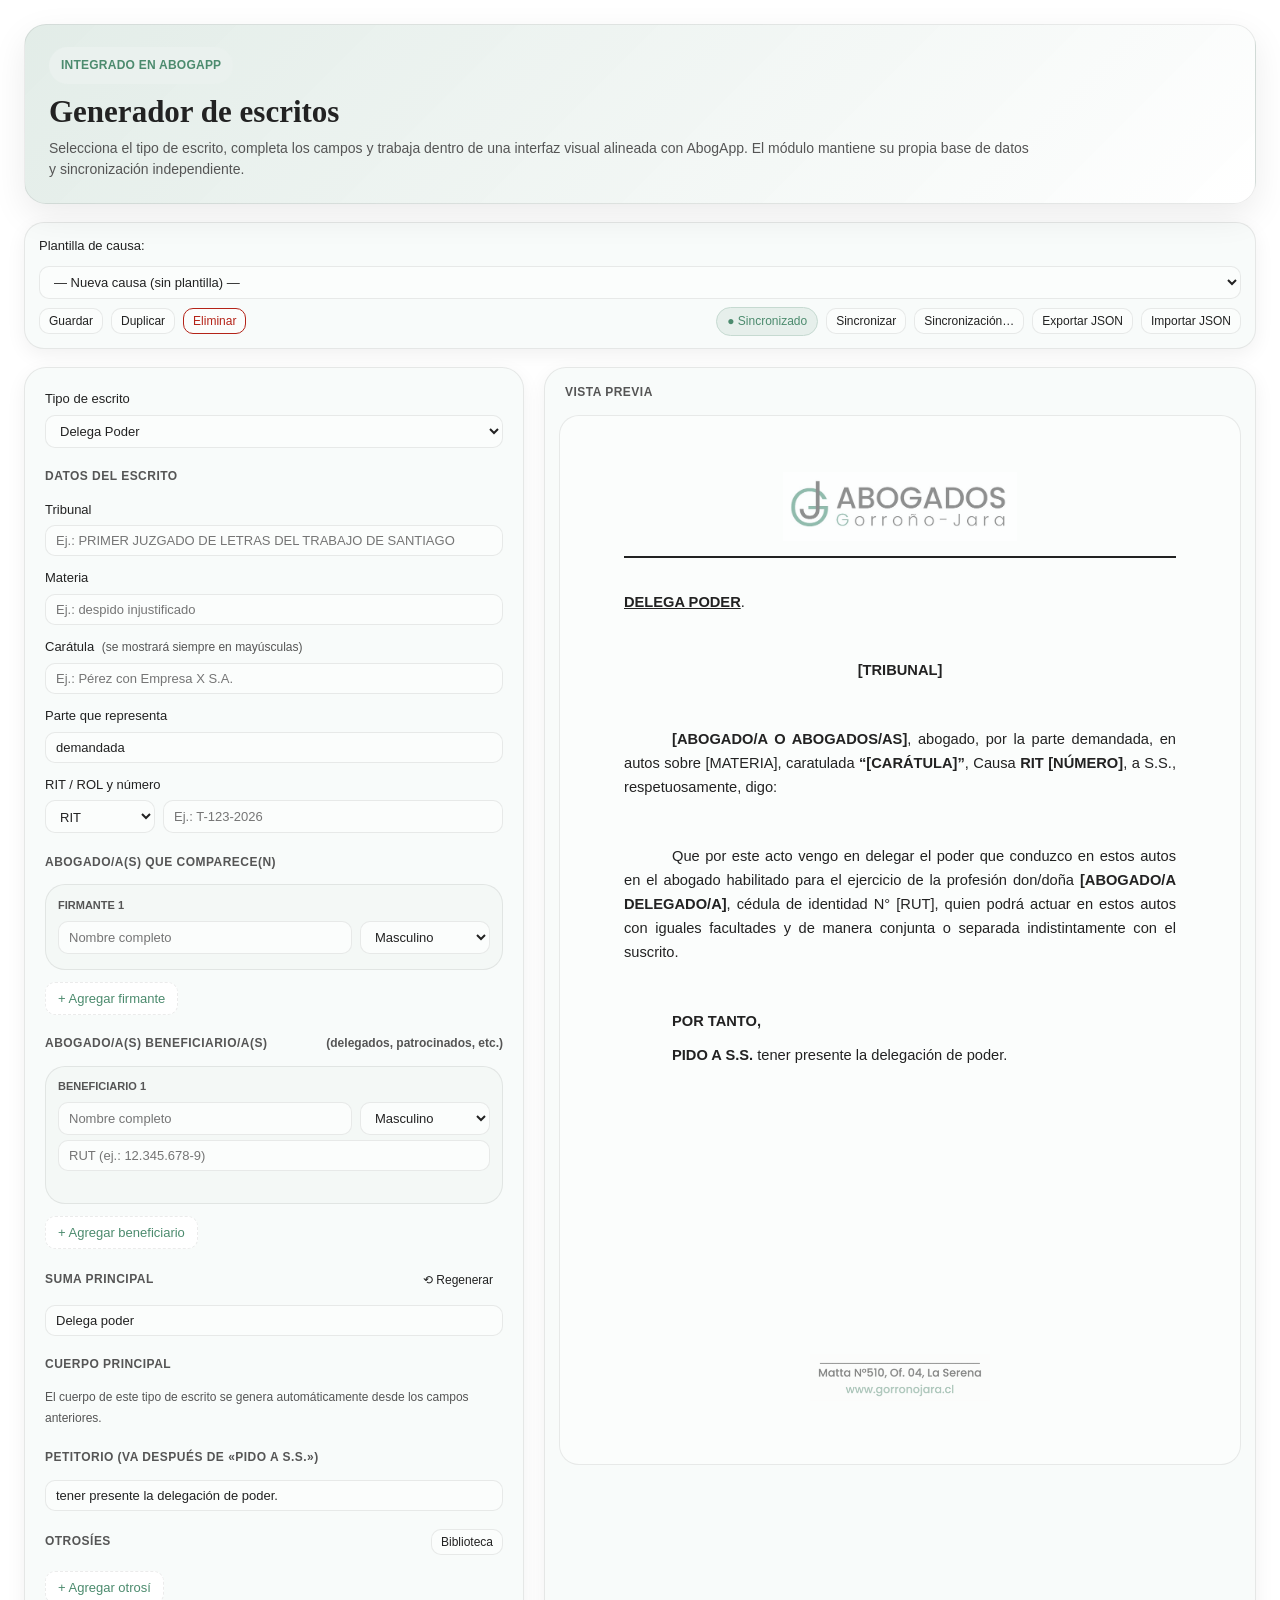
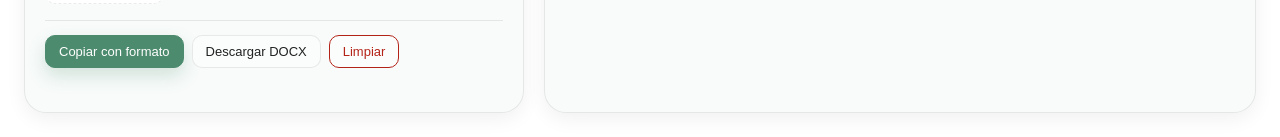
==== generador/Generador_Escritos.html @ d334cc86 "abogappcpanelgenerador" ====
<!DOCTYPE html>
<html lang="es">
<head>
<meta charset="UTF-8">
<title>Generador de escritos</title>
<!-- Exportación a Word: formato HTML-Word (.doc), 100% offline, sin dependencias externas. -->
<style>
:root {
  --app-color-principal: #4c8b6e;
  --app-color-secundario: #7f9c8a;
  --app-color-texto: #222222;
  --app-color-fondo: #f5f7f6;
  --app-color-gris: #555555;
  --app-color-destacado: #e2f0ea;
  --app-radius: 20px;
  --ink: var(--app-color-texto);
  --muted: var(--app-color-gris);
  --border: rgba(0, 0, 0, 0.08);
  --accent: var(--app-color-principal);
  --accent-hover: var(--app-color-secundario);
  --bg: var(--app-color-fondo);
  --panel: color-mix(in srgb, var(--app-color-destacado) 24%, white 76%);
  --panel-soft: color-mix(in srgb, var(--app-color-destacado) 14%, white 86%);
  --ok: #177245;
  --danger: #b42318;
  --warn: #b54708;
  --shadow-soft: 0 12px 35px rgba(0, 0, 0, 0.08);
  --shadow-subtle: 0 6px 20px rgba(0, 0, 0, 0.06);
  --radius-xl: calc(var(--app-radius) + 2px);
  --radius-lg: var(--app-radius);
  --radius-md: calc(var(--app-radius) - 8px);
}
* { box-sizing: border-box; }
html { background: transparent; }
body {
  font-family: -apple-system, BlinkMacSystemFont, "Segoe UI", Roboto, "Helvetica Neue", Arial, sans-serif;
  font-size: 16px;
  margin: 0;
  padding: 24px;
  line-height: 1.75;
  background: transparent;
  color: var(--ink);
}
body.embedded {
  padding: 18px;
  min-height: 100vh;
  background: transparent;
}
.generador-shell {
  max-width: 1580px;
  margin: 0 auto;
}
.generador-hero {
  background: linear-gradient(135deg, color-mix(in srgb, var(--accent) 16%, white), rgba(255,255,255,0.96));
  border: 1px solid var(--border);
  border-radius: var(--radius-xl);
  box-shadow: var(--shadow-soft);
  padding: 22px 24px;
  margin-bottom: 18px;
  backdrop-filter: blur(8px);
}
.generador-badge {
  display: inline-flex;
  align-items: center;
  gap: 8px;
  padding: 8px 12px;
  border-radius: 999px;
  background: color-mix(in srgb, var(--accent) 12%, white);
  color: var(--accent);
  font-size: 12px;
  font-weight: 700;
  letter-spacing: .02em;
  text-transform: uppercase;
  margin-bottom: 10px;
}
h1 {
  font-family: "Playfair Display", Georgia, serif;
  font-size: 31px;
  line-height: 1.15;
  margin: 0 0 8px 0;
  font-weight: 700;
}
.subtitle {
  color: var(--muted);
  font-size: 14px;
  margin-bottom: 0;
  max-width: 980px;
  line-height: 1.55;
}

/* Top bar: plantilla selector */
.topbar {
  display: flex;
  align-items: center;
  gap: 8px;
  flex-wrap: wrap;
  background: var(--panel);
  border: 1px solid var(--border);
  border-radius: var(--radius-lg);
  box-shadow: var(--shadow-subtle);
  padding: 12px 14px;
  margin-bottom: 18px;
}
.topbar label {
  font-size: 13px;
  font-weight: 500;
  margin: 0;
}
.topbar select {
  min-width: 280px;
  font-size: 13px;
  padding: 7px 10px;
  border: 1px solid var(--border);
  border-radius: 10px;
  background: var(--panel-soft);
}
.topbar .spacer { flex: 1 1 auto; }

/* Chip de estado de sincronización */
.sync-chip {
  display: inline-flex; align-items: center; gap: 4px;
  padding: 3px 10px;
  border-radius: 999px;
  font-size: 12px;
  font-weight: 500;
  border: 1px solid transparent;
  white-space: nowrap;
}
.sync-off     { background: #f3f4f6; color: #6b7280; border-color: #e5e7eb; }
.sync-ok      { background: #ecfdf5; color: #047857; border-color: #a7f3d0; }
.sync-pending { background: #fffbeb; color: #b45309; border-color: #fde68a; }
.sync-error   { background: #fef2f2; color: #b91c1c; border-color: #fecaca; }

.layout {
  display: grid;
  grid-template-columns: minmax(420px, 500px) minmax(0, 1fr);
  gap: 20px;
  max-width: 1500px;
  margin: 0 auto;
}
@media (max-width: 1100px) { .layout { grid-template-columns: 1fr; } }

.panel {
  background: var(--panel);
  border: 1px solid var(--border);
  border-radius: var(--radius-xl);
  padding: 20px;
  box-shadow: var(--shadow-subtle);
  backdrop-filter: blur(8px);
}
.panel h2 {
  font-size: 12px;
  text-transform: uppercase;
  letter-spacing: 0.04em;
  color: var(--muted);
  margin: 0 0 12px 0;
  font-weight: 600;
  display: flex; align-items: center; justify-content: space-between;
}
.panel h2.spaced { margin-top: 18px; }

.field { margin-bottom: 11px; }
label {
  display: block;
  font-size: 13px;
  font-weight: 500;
  margin-bottom: 4px;
  color: var(--ink);
}
label .hint {
  font-weight: 400;
  color: var(--muted);
  font-size: 12px;
  margin-left: 4px;
}
input[type="text"], textarea, select {
  width: 100%;
  border: 1px solid var(--border);
  border-radius: 10px;
  padding: 7px 10px;
  font-family: inherit;
  font-size: 13px;
  color: var(--ink);
  background: var(--panel-soft);
}
input:focus, textarea:focus, select:focus {
  outline: none;
  border-color: var(--accent);
  box-shadow: 0 0 0 2px rgba(29, 78, 216, 0.15);
}
textarea { resize: vertical; min-height: 70px; font-family: "SFMono-Regular", Menlo, Consolas, monospace; font-size: 12.5px; }
textarea.prose { font-family: inherit; font-size: 13px; }
.row-2 { display: grid; grid-template-columns: 110px 1fr; gap: 8px; }
.row-inline { display: flex; gap: 6px; align-items: center; }

.person, .otrosi-card {
  border: 1px solid var(--border);
  border-radius: var(--radius-lg);
  padding: 10px 12px;
  margin-bottom: 8px;
  background: color-mix(in srgb, var(--accent) 6%, white);
}
.person .top, .otrosi-card .top {
  display: flex;
  align-items: center;
  justify-content: space-between;
  margin-bottom: 6px;
}
.person .idx, .otrosi-card .idx {
  font-size: 11px; font-weight: 600; color: var(--muted); text-transform: uppercase;
}
.person .remove, .otrosi-card .remove, .move-btn {
  background: transparent; border: none; cursor: pointer;
  font-size: 12px; padding: 2px 6px; color: var(--muted);
}
.person .remove:hover, .otrosi-card .remove:hover { color: var(--danger); text-decoration: underline; }
.move-btn:hover { color: var(--accent); }
.person .row { display: grid; grid-template-columns: 1fr 130px; gap: 8px; margin-bottom: 5px; }
.person .row.single { grid-template-columns: 1fr; }

.rut-wrap { position: relative; }
.rut-wrap input.invalid { border-color: var(--danger); background: #fef2f2; }
.rut-wrap input.valid   { border-color: var(--ok); background: #f0fdf4; }
.rut-msg { font-size: 11px; margin-top: 3px; min-height: 14px; }
.rut-msg.err { color: var(--danger); }
.rut-msg.ok  { color: var(--ok); }

.add-btn {
  display: inline-block;
  border: 1px dashed var(--border);
  color: var(--accent);
  background: rgba(255,255,255,0.96);
  padding: 8px 12px;
  border-radius: 10px;
  font-size: 13px;
  cursor: pointer;
  margin-top: 4px;
  margin-right: 6px;
}
.add-btn:hover { background: #f3f4f6; }

.actions {
  display: flex; gap: 8px; margin-top: 16px; flex-wrap: wrap;
  border-top: 1px solid var(--border); padding-top: 14px;
}
button.btn {
  font-family: inherit; font-size: 13px; font-weight: 500;
  padding: 8px 13px; border-radius: 10px; border: 1px solid var(--border);
  background: var(--panel-soft); color: var(--ink); cursor: pointer; transition: all .15s;
}
button.btn:hover { background: #f3f4f6; }
button.btn.primary { background: var(--accent); border-color: var(--accent); color: #fff; box-shadow: 0 8px 18px color-mix(in srgb, var(--accent) 22%, transparent); }
button.btn.primary:hover { background: var(--accent-hover); border-color: var(--accent-hover); }
button.btn.danger { color: var(--danger); border-color: var(--danger); background: var(--panel-soft); }
button.btn.danger:hover { background: #fef2f2; }
button.btn.ghost { background: transparent; border-color: transparent; }
button.btn.ghost:hover { background: #f3f4f6; }
button.btn.small { padding: 5px 9px; font-size: 12px; }

.status { font-size: 12px; min-height: 16px; margin-top: 8px; }
.status.ok { color: var(--ok); }
.status.err { color: var(--danger); }
.status.warn { color: var(--warn); }

/* Preview */
.page {
  background: var(--panel-soft);
  border: 1px solid var(--border);
  border-radius: var(--radius-lg);
  padding: 56px 64px;
  min-height: 1050px;
  font-family: Tahoma, Geneva, sans-serif;
  color: var(--ink);
  font-size: 11pt;
  line-height: 1.65;
}
.page {
  display: flex;
  flex-direction: column;
}
.page .hdr { text-align: center; margin-bottom: 10px; }
.page .hdr img { max-width: 234px; height: auto; }
.page .hdr .rule { border-bottom: 2px solid var(--ink); margin-top: 8px; margin-bottom: 22px; }
.page .ftr { margin-top: auto; padding-top: 42px; text-align: center; }
.page .ftr img { max-width: 180px; height: auto; }
.page p { margin: 0 0 10px 0; text-align: justify; }
.page p.center { text-align: center; }
.page p.indent { text-indent: 36pt; }
.page p.suma { text-indent: 0; }
.page .bold { font-weight: bold; }
.page .uline { text-decoration: underline; }
.page .otrosi-title { font-weight: bold; }

/* Modal: biblioteca */
.modal-backdrop {
  position: fixed; inset: 0; background: rgba(17, 24, 39, 0.42);
  display: none; align-items: center; justify-content: center; z-index: 50;
}
.modal-backdrop.open { display: flex; }
.modal {
  background: rgba(255,255,255,0.98); border-radius: 20px; padding: 22px;
  width: min(640px, 94vw); max-height: 86vh; overflow: auto;
  box-shadow: 0 10px 40px rgba(0,0,0,0.2);
}
.modal h3 { margin: 0 0 10px 0; font-size: 16px; }
.modal .close { float: right; background: transparent; border: none; cursor: pointer; font-size: 18px; color: var(--muted); }
.lib-item {
  border: 1px solid var(--border); border-radius: 10px;
  padding: 10px 12px; margin-bottom: 8px; background: rgba(76, 139, 110, 0.04);
}
.lib-item .title { font-weight: 600; font-size: 13px; margin-bottom: 4px; }
.lib-item .content { font-size: 12px; color: var(--muted); white-space: pre-wrap; max-height: 80px; overflow: hidden; }
.lib-item .actions-row { margin-top: 8px; display: flex; gap: 6px; }


.generador-hero,
.topbar,
.panel,
.modal,
.person,
.otrosi-card,
.lib-item {
  transition: background-color .2s ease, border-color .2s ease, color .2s ease, box-shadow .2s ease;
}

button.btn.primary {
  background: var(--app-color-principal);
  border-color: var(--app-color-principal);
}

button.btn.primary:hover {
  background: var(--app-color-secundario);
  border-color: var(--app-color-secundario);
}

.add-btn,
.move-btn:hover,
.person .remove:hover,
.otrosi-card .remove:hover {
  color: var(--app-color-principal);
}

.sync-off {
  background: color-mix(in srgb, var(--app-color-destacado) 60%, white);
  color: var(--muted);
  border-color: color-mix(in srgb, var(--app-color-gris) 25%, white);
}
.sync-ok {
  background: color-mix(in srgb, var(--app-color-principal) 14%, white);
  color: var(--app-color-principal);
  border-color: color-mix(in srgb, var(--app-color-principal) 32%, white);
}
.sync-pending {
  background: color-mix(in srgb, var(--app-color-secundario) 18%, white);
  color: var(--ink);
  border-color: color-mix(in srgb, var(--app-color-secundario) 30%, white);
}
.sync-error {
  background: color-mix(in srgb, var(--danger) 14%, white);
  color: var(--danger);
  border-color: color-mix(in srgb, var(--danger) 28%, white);
}

body.dark-mode {
  --ink: #f3f4f6;
  --muted: #cbd5e1;
  --border: rgba(255, 255, 255, 0.10);
  --bg: #111827;
  --panel: rgba(17, 24, 39, 0.92);
  --panel-soft: rgba(31, 41, 55, 0.95);
  --shadow-soft: 0 18px 45px rgba(0, 0, 0, 0.32);
  --shadow-subtle: 0 10px 24px rgba(0, 0, 0, 0.24);
}
body.dark-mode input[type="text"],
body.dark-mode textarea,
body.dark-mode select,
body.dark-mode .topbar,
body.dark-mode .panel,
body.dark-mode .modal,
body.dark-mode .page,
body.dark-mode .lib-item,
body.dark-mode .person,
body.dark-mode .otrosi-card {
  background: var(--panel-soft);
  color: var(--ink);
}
body.dark-mode .page p,
body.dark-mode .page .bold,
body.dark-mode .page .otrosi-title,
body.dark-mode .page .uline { color: var(--ink); }
body.dark-mode .generador-hero {
  background: linear-gradient(135deg, color-mix(in srgb, var(--accent) 28%, transparent), rgba(17,24,39,0.94));
}
body.dark-mode .add-btn,
body.dark-mode button.btn { color: var(--ink); }

body.embedded {
  background: transparent;
}
body.embedded .generador-shell {
  max-width: none;
}
body.embedded .generador-hero,
body.embedded .topbar,
body.embedded .panel,
body.embedded .modal,
body.embedded .lib-item,
body.embedded .person,
body.embedded .otrosi-card {
  border-radius: var(--app-radius);
}
body.embedded .generador-hero,
body.embedded .topbar,
body.embedded .panel {
  border-left: 4px solid var(--accent);
}
body.embedded .generador-hero {
  box-shadow: 0 10px 24px rgba(0, 0, 0, 0.08);
}
body.embedded .topbar,
body.embedded .panel,
body.embedded .modal {
  background: rgba(255,255,255,0.96);
}
body.dark-mode.embedded .topbar,
body.dark-mode.embedded .panel,
body.dark-mode.embedded .modal,
body.dark-mode.embedded .person,
body.dark-mode.embedded .otrosi-card,
body.dark-mode.embedded .lib-item {
  background: var(--panel-soft);
  border-color: var(--accent);
}

</style>
</head>
<body>
<div class="generador-shell">
  <section class="generador-hero">
    <div class="generador-badge">Integrado en AbogApp</div>
    <h1>Generador de escritos</h1>
    <div class="subtitle">Selecciona el tipo de escrito, completa los campos y trabaja dentro de una interfaz visual alineada con AbogApp. El módulo mantiene su propia base de datos y sincronización independiente.</div>
  </section>

<!-- Top bar: plantilla selector -->
<div class="topbar">
  <label>Plantilla de causa:</label>
  <select id="plantillaSelector"></select>
  <button class="btn small" id="btnGuardarPlantilla">Guardar</button>
  <button class="btn small" id="btnDuplicarPlantilla">Duplicar</button>
  <button class="btn small danger" id="btnEliminarPlantilla">Eliminar</button>
  <span class="spacer"></span>
  <span id="syncChip" class="sync-chip sync-off" title="Estado de sincronización con el servidor">● Sin conectar</span>
  <button class="btn small" id="btnSyncNow" title="Sincronizar ahora con el servidor" style="display:none;">Sincronizar</button>
  <button class="btn small" id="btnSyncConfig">Sincronización…</button>
  <button class="btn small" id="btnExportarJSON">Exportar JSON</button>
  <button class="btn small" id="btnImportarJSON">Importar JSON</button>
  <input type="file" id="importFile" accept=".json,application/json" style="display:none">
</div>

<div class="layout">

  <!-- ============ FORM ============ -->
  <div class="panel">

    <div class="field">
      <label>Tipo de escrito</label>
      <select id="tipoEscrito"></select>
    </div>

    <h2 class="spaced">Datos del escrito</h2>
    <div class="field"><label>Tribunal</label><input type="text" id="tribunal" placeholder="Ej.: PRIMER JUZGADO DE LETRAS DEL TRABAJO DE SANTIAGO"></div>
    <div class="field"><label>Materia</label><input type="text" id="materia" placeholder="Ej.: despido injustificado"></div>
    <div class="field"><label>Carátula <span class="hint">(se mostrará siempre en mayúsculas)</span></label><input type="text" id="caratula" placeholder="Ej.: Pérez con Empresa X S.A."></div>
    <div class="field"><label>Parte que representa</label><input type="text" id="parte" placeholder="demandada / demandante / querellada"></div>
    <div class="field">
      <label>RIT / ROL y número</label>
      <div class="row-2">
        <select id="tipoCausa"><option value="RIT">RIT</option><option value="ROL">ROL</option></select>
        <input type="text" id="numeroCausa" placeholder="Ej.: T-123-2026">
      </div>
    </div>

    <h2 class="spaced">Abogado/a(s) que comparece(n)</h2>
    <div id="delegantesList"></div>
    <button type="button" class="add-btn" id="addDelegante">+ Agregar firmante</button>

    <div id="delegadosSection">
      <h2 class="spaced">Abogado/a(s) beneficiario/a(s) <span class="hint" style="text-transform:none; letter-spacing:0;">(delegados, patrocinados, etc.)</span></h2>
      <div id="delegadosList"></div>
      <button type="button" class="add-btn" id="addDelegado">+ Agregar beneficiario</button>
    </div>

    <h2 class="spaced">Suma principal <button type="button" class="btn small ghost" id="btnRegenerarCuerpo" title="Regenerar suma / cuerpo / petitorio desde la plantilla del tipo">⟲ Regenerar</button></h2>
    <div class="field">
      <input type="text" id="sumaPrincipal" placeholder="Ej.: Solicita lo que indica">
    </div>

    <h2 class="spaced">Cuerpo principal</h2>
    <div id="cuerpoTextareaWrap">
      <textarea id="cuerpoPrincipal" rows="8" class="prose" placeholder="Redacte el cuerpo del escrito…"></textarea>
    </div>
    <div id="cuerpoNotaEstructurado" style="display:none; color: var(--muted); font-size: 12px;">
      El cuerpo de este tipo de escrito se genera automáticamente desde los campos anteriores.
    </div>

    <h2 class="spaced">Petitorio (va después de «PIDO A S.S.»)</h2>
    <div class="field">
      <input type="text" id="petitorio" placeholder="Ej.: tener presente la delegación de poder.">
    </div>

    <h2 class="spaced">Otrosíes
      <span>
        <button type="button" class="btn small" id="openBiblioteca">Biblioteca</button>
      </span>
    </h2>
    <div id="otrosiesList"></div>
    <button type="button" class="add-btn" id="addOtrosi">+ Agregar otrosí</button>

    <div class="actions">
      <button class="btn primary" id="btnCopy">Copiar con formato</button>
      <button class="btn" id="btnDocx" title="Genera un archivo .docx real (OOXML) compatible con Microsoft Word y LibreOffice, 100% offline.">Descargar DOCX</button>
      <button class="btn danger" id="btnLimpiar">Limpiar</button>
    </div>
    <div class="status ok" id="status"></div>
  </div>

  <!-- ============ PREVIEW ============ -->
  <div class="panel" style="padding:14px;">
    <h2 style="padding:0 6px;">Vista previa</h2>
    <div class="page">
      <div class="hdr">
        <img src="[data-uri]" alt="Logo" />
        <div class="rule"></div>
      </div>

      <p class="suma" id="pv_suma"></p>
      <p>&nbsp;</p>
      <p class="center bold" id="pv_tribunal">[TRIBUNAL]</p>
      <p>&nbsp;</p>
      <p class="indent" id="pv_comparecencia"></p>
      <p>&nbsp;</p>
      <p class="indent" id="pv_cuerpo"></p>
      <p>&nbsp;</p>
      <p class="indent bold">POR TANTO,</p>
      <p class="indent"><span class="bold">PIDO A S.S.</span> <span id="pv_petitorio"></span></p>
      <div id="pv_otrosies"></div>

      <div class="ftr">
        <img src="[data-uri]" alt="Pie de página" />
      </div>
    </div>
  </div>
</div>
</div>

<!-- Modal biblioteca -->
<div class="modal-backdrop" id="modalBackdrop">
  <div class="modal">
    <button class="close" id="modalClose" title="Cerrar">×</button>
    <h3>Biblioteca de otrosíes</h3>
    <p style="color: var(--muted); font-size: 13px;">Otrosíes guardados para reutilizar. Se sincronizan con el servidor si la sincronización está configurada.</p>
    <div id="bibliotecaList"></div>
  </div>
</div>

<!-- Modal: Configuración de sincronización -->
<div class="modal-backdrop" id="syncModalBackdrop">
  <div class="modal">
    <button class="close" id="syncModalClose" title="Cerrar">×</button>
    <h3>Sincronización con servidor</h3>
    <p style="color: var(--muted); font-size: 13px; margin-top: 0;">
      Las plantillas de causa y los otrosíes de biblioteca se guardarán en tu servidor (cPanel) y estarán disponibles en cualquier equipo con acceso.
      Mientras no haya conexión, los cambios se guardan localmente y se sincronizan automáticamente al recuperarla.
    </p>

    <div class="field">
      <label>URL base de la API</label>
      <input type="text" id="syncApiUrl" placeholder="https://abogapp.gjabogados.cl/generador/backend/api">
      <span class="hint" style="text-transform:none; letter-spacing:0;">Sin barra final. Debe apuntar a la carpeta que contiene plantillas.php y otrosies.php.</span>
    </div>
    <div class="field">
      <label>Token de acceso</label>
      <input type="password" id="syncApiToken" placeholder="El mismo token configurado en api/config.php" autocomplete="off">
    </div>
    <div class="field">
      <label>Intervalo de sincronización automática (minutos)</label>
      <input type="number" id="syncInterval" min="1" max="60" value="5" style="max-width:100px;">
    </div>

    <div class="actions" style="margin-top:10px;">
      <button class="btn small" id="btnSyncTest">Probar conexión</button>
      <button class="btn small primary" id="btnSyncSave">Guardar configuración</button>
      <button class="btn small" id="btnSyncForce">Sincronizar ahora</button>
      <button class="btn small danger" id="btnSyncClear">Desactivar</button>
    </div>

    <div class="status" id="syncStatusLine" style="margin-top:8px;"></div>

    <div style="margin-top:14px; padding-top:10px; border-top:1px solid var(--border); font-size:12px; color: var(--muted);">
      <div id="syncDetail"></div>
    </div>
  </div>
</div>

<script>

// ==========================================================================
// GENERADOR DE ESCRITOS — single-file vanilla JS
// ==========================================================================

const HEADER_LOGO = "[data-uri]";
const FOOTER_LOGO = "[data-uri]";
const HEADER_LOGO_B64 = "iVBORw0KGgoAAAANSUhEUgAAAlgAAACxCAYAAAAYssO/AADQJElEQVR42ux9e3wU5bn/d9+Z2dndLJvEQBIuEYhcBCRyKQhURAQVpba06tGqtVXPaW09VXuxWqv2VM+vp+1pe6ytrbW12tZSrUertogiguEmFyMYwz2GS0iEkLhJ2Ozu7My88/tj93l5d7IbbgmgZ54P+yF7m33nvTzv9/0+N5/[base64]//2xBNPPPHEE088gOXJ0XYkY+CcCxBFzz3xxBNPPPHEk/97onpd0HtimiZ8Ph8cx4GiKOCcg7E0hk2lUmCMwbIsMMagql7Xe+KJJ5544okHsDzpUSzLgq7rR/15GXx54oknnnjiiScewPIkj3R1dWH9+vXo6OiA3+8HkDYV2rYNn88HIM1yjRkzBqNGjfI6zBNPPPHEE088gOVJPuGcQ1VVNDY24je/+Q3q6+sRCoVgGAY0TRMmQ8MwYNs2br/[base64]/JPJjrM4wxsEyjfNL7/5dztnPORZ1Gei73fa5x4NIY9WWdRrlt+dpyQicXqe3yPbn7JFdfWJYFVVX7/P6P1E53f9i2DUVRut0nfd7dh/Sc7udUzcFca54xhlQqJfpZvt98feOek7n6Lt9vnar7zjcn3WJZlnhf7o++ajvNib5Ye/nanW+O5pojJ3vM6Dd7WkfuNZlvjI60JnPpoL7Ur6lUCn6/v8c56v471zqTxyrXWjsd6/p+LEvlMJ4GWXABITEY4GA8DYg455kPZSag/BrPDCpBpfQ/OATgOKAyGZzxHjHh/[base64]/B36fCqVguM4Qn95AOu4Zp8LseQAT1kvcEDNRTW5FxDn6QdjgpriyIAri36XThbpp36izljms5aLUWOA4+GqbgyGrNCOdjH0Zc1GGUT09WkuF+Ckk52b4aPPnAxwlW9Dpuf19fVoa2tDW1sbDh06JNqn6zoikQgGDhyIiooKRCKRbtdLJBKC7TpVACvXidfdz/K4d3V1Ye/evWhsbERbWxtM0xTX0DQNJSUlqKioQGlpKcLhcLfr2rYtrk/jJ2+OJ1WxZ+aXPKb51l2utsnsXl/NNwLhqqqetA3SfcCR2ZHTBRQDgM/n67YmDcNAQ0MD2tvb0draing8Lu4nFAohHA5j8ODBqKioQEFBQbfxzMVA9+X8sywLwWBQzEPTNKFpWjeQ2N7ejpaWFjQ1NaG1tRWWZUHXddi2jYKCAgwZMgQDBw5ESUlJ1nql654qdvxjxWBZLBtHsRx7bxZrxSUqicmsEk8DI2FOZIcxGOsO1izO06bFDJPFuAVmA/ABTFUBlkHrYAKneTbCbKXh9/thGAZ0Xce+ffvw+9//Hvv374eqquJEbZqm2MgAIJlM4rbbbkNVVVWfmJho4yT2ZsWKFXjmmWfEqbE3N/f+/ftjxIgRGDx4MEaMGIGSkpIsEGUYBhRFEYrnZGxusrLTdR1tbW3o6OjAG2+8gXfffRemaSIWi6G5uRmxWEywirQx9uvXD5FIBP369UM4HEZ5eTlmzpyJqqoqFBYWIhgMitP3yQSwuTZTN3tF/R6LxbB9+3ZUV1ejvr4epmkiGo0iGo2is7MTtm2LjZhAZWFhIcLhsLjnCy+8EOPGjRP3TIo/F1Nysu/dzaz99a9/xcqVK7vNccYYFEWBbduIx+M455xzcMcdd/TpAYc2XF3X8d577+G3v/1tr23+MhiurKzEwIEDEQ6HEQqFsoAHjZPf789iWOS/T9r+lmGtCDBwzhGNRrF//34sXboUW7duhW3b6OjowIEDB9DV1ZU1vzVNQ1FREQoKClBUVIRQKISKigpceOGFGDVqFIqLi+H3+8W8PBkuGLIJ2DRNsT4SiQS2bNmCJUuWoL6+HpxzdHR0oK2tDfF4XKw7xhhCoRCKiopQXFyMM844A8XFxZg3bx7OOecccbCTrQEewDpOsSXcku3/lM1oWZk/0mZCyezHCICp6ZsmAJW5hOPCQwyAAsDvnoSMAWqGDGM8TXxlPmK62/V/XGRgRKeSjRs34plnnkFpaSksyxIsgZumTyQSGDt2LKqqqvpUEZCp8sCBA1i1ahUKCgp6DWD5fD7Ytg3bthEIBBAKhZBMJlFaWooLL7wQkydPxpQpU8TpnYBVX/[base64]/Of/4zW1tZuZkLqH0VREI/HEY1Gcd1112HAgAF9xjxyzgWgikajWLt2rZhfvbW5K4oixtSyLIwYMQIzZ87E4MGDcc4556CsrCzr9wgQn2xwJZvKAGDDhg2oqanBP/7xD8TjcRiGIcCXoigIhULQdR2O4wjzG7GnHR0daG1thW3bqK2txZIlS6BpGubOnYtZs2ZhypQpAlD25cHHfVgMBoPYt28f3nzzTbz88svYt28fNE0T+p/mQlFRERRFEW4WtBe0t7ejvr4eiqLgzTffRL9+/XDFFVfg05/+NAYNGtRtznsA61g3Qhlc8dwAhgOwOYcJQFMZ1AyKMjLvxSwT+6MH0djUhKaW/YgnkgADTNsE5xZs2zlMy/oARVWgaTpsy4Km+VEcOQMVpQNwZmkZiotKCKpBUZlgw0wJoPkywO3/ItaifqSTSEFBAVKpFNavXy9MLMRqkTIkJUGUd3V1Nb785S+Lk09fCC1iv9+PSCSCcDic1Y4TAW5EydMGRyDl4MGD+POf/4y//OUv+MQnPoGrr74aM2bMgN/vz+sQ2tuAd/PmzXjuueewfv16RKNRBAIBAe5CoZDoF9u2BXuVy09G1/UsvwoAeOONN/Dqq69i0qRJuOiii3DllVfmDHQ4GSL356pVq/[base64]///lPrFu3DslkMmtNymuHwBatSbkviZGW16Rt23j++efx4osvYsqUKbjsssswb968bt/r7blH+j0Wi+Gll17C3/72N+zZs0cwwI7j5PQrowOcfM/hcDhrPSaTSfzxj3/EP/7xD3z+85/Hv/[base64]/vrr6OzsFMrOsiz4fD6h3HJF/+SLAqVTKr0eiURgmibee+891NbW4tVXX8VNN92ECy64oBuAcY/l8Sh8mhNu53oCzlu3bsWTTz6JjRs3or29HcXFxQgEAmIDIADsNsvmioZ0Axf6zXA4jIKCArz//vvYsmULXn/9dXzxi1/E7NmzxaZBzNHJ8EmTmTdVVVFdXY1Dhw7hjDPO6HaAoE2YTIeGYaCurg7z58/PamtvbsbyONHa68k8L689MiEROM41H3KJ3+8XpuvGxkZs27YNixcvRlVVFW644QZMmTIFqqrCMIxu4348vpq5+ssdrckYw759+/Db3/4WK1asQDKZRCQSQSgUAudcrEkZAOYKjHGPifw5zjlKSkrQ1dWF9evXY8OGDVi8eDFuueUWVFVVCRNyvsCiI427+0BC/5PrwYMPPoi1a9dC13WUlpaKeelmmGnPIPac/NAsyxL9Js+bfv364dChQ3jsscewbt06/Md//AdKSkqyxv9Umw2V//iP/5j/UdiwHc6hMAbH4oDjwFF9MH0cFrPgMBVgCgyfg43127FiyyYsevtN/OWVF7D2vY3Y1/EhWhMd6LQT6PLZsP0MvqAOpSAAX8gPR/fDCfiBzEP8XZD+35f53/FrSDgWYnYKMVhojbdjx+4GbNj0DqrXrsa+vXvR1LALVlcSLOXAr6qwfByWbYuTiGVZmDJlCsaPHy8izT7OLBadUH0+H/75z39i7dq1UFVV3Lf7xOo4DhzHgaIoSKVSSKVSmDNnjlhomqaJE1xvnSAVRcG2bduwZs0aQb3nU/AUtaKqqmgrKQN6yJ+nzxDzoyiK+IzP5xPs3Y4dO7BmzRqMGjUKgwcPFspV/r6bbXArVHqPNlA67dLry5Ytw3333Ye33npLbDby9em+ZDMiMVh0LWoXMY70P/mBkCI0TRPhcBiBQACNjY1YtmwZmpubMXbsWEQiEdEuuc/o/o51TZimmRUNSuZoAPjDH/6An//859i5cycAoKCgQABkx3Gy2k5AQ+5ruS3UD4qiiPkpO7PT5hKJRHDgwAG8/vrrOHDgAKqqqhAOh8Xckcenzxh/n0/0Q0NDA5577jkkEgkxb91gh/pEURT4/X5s374d8+bNE2NF7e0tfUUmIMYYGhsb8frrr8Pv9x/T2pPHSH7Ia5LWG4Fi6n/HcVBYWAjHcdDY2Ih//vOf2Lt3L4YPH47+/ftnHbZ0XT+uKEdaHzSvCAgR6DUMA//85z/xve99D9u2bYOu6wIAuu+N1l0gEEAqlRL3Ja9JWqOKooh7VVVVtN2yLBQWFsLn86GhoQGvv/46EokEzjnnHAQCgSzgfSxrMplMQtd1sQZN04Tf78fBgwfx5S9/GXV1dSguLhbtoj4k3SEfBkKhkPgtcpIn5p/6lECTbdvw+/0IhULYtWsX1q1bh2nTpqGwsBCGYWT59HoAq8fVCPjgA2wOn6LAZIDBLSiqBsOnoDnWhhfffAMvv/kaqmtWY0XtBrQYXfAFNGgFQRiw4WgqbF0FZ2mHeRMOLMeB7Tiw4cBkDiyfAy495zz9t+1knjsOoPjAVQWOxuBoChxVg+rXoDGGDz5oRmP9bvjBENb9sC0THA4cxSecvAzDwCc+8QlUVVX1GlA4bc26EohijOHRRx/F/v3784IY93cp3PiCCy5AJBLJopR7yzwoA6zVq1fnbRsprkAgAEVRBAiUndPlh/s96gtStpZlietwzhEOh9Hc3IyamhpUVVWhvLw8a6MgJdoTY+Hz+cRplJSZqqqwbRu//vWv8T//8z/w+XxCaeUDxPJGQpsv/b4MIDVNg2EYKCgoEIqeFDWFaPt8PhQUFEBVVWzevBmrV6/G2LFjMXDgwCw/nBNlQ6ivqA1tbW34/ve/j+effx66rgtTNEVT0earaZoYb+o3eczo/[base64]/3ud+jXr5+Yh+77l+cqgUc6ZNLBiOYnfY7GkCwItCbJx07XdYRCITDGsH79emzatAmTJk1CcXHxMa9Jd5AAzaNoNIqvfvWr2LNnD/r37y9AYa40DbQeLMtCKpWCYRhIJpMChNH9ui0G1B/Evra0tGDdunWYNWuWAJI9HUo9gCV2W4CbKTg+IOlYcBQVXcxB3b7dWFxTjSdfeg6bG+txIN6BpOMgXNYfCSuVBlDwwckAJ/gcupz4nx7IvM2k58z1vgrAtDm4w+FTGBwAPgbYpgW/ooEnDRiHElAsB8xyAMcH23GgShOEMYapU6di/Pjxp3zwT4Z/AW2Amzdvxt/+9jeheI4EsEiRtLS0YMiQIRg7dmwWrXwqAFYymcSBAwdgmiaSySQOHTqERCKBeDze7XHo0CF0dnYKJe4GLvJmRZt0YWEhPvjgA+zcuRMXXnhhlu/[base64]/11jB49GmeeeSaSySRSqZTw4+qr9UeA6amnnkJTU1MWmMx1mKHNmYBPW1sbPvOZzwgwLrNcJwtg0QaaSqWwf/9+GIYBwzAQi8XEOOVae/F4PAtA0WZMpmEZPNPYBwIBcM7x5ptvorm5GVOnTkUgEBBz9FjTHMj6j9aApmk4cOAA7rzzTrzzzjsIh8NZDt3dNuhMbjbDMESQRVdXl1hfuq5DURR0dXUhGo1muWUQ4CHwQsBTXpOhUAhNTU1YunQpJk+eLA4BR7sm3YcvAvXf//73BXNFDBodLEnHEoPV2tqKYDCIyspKlJWV4cwzz0R5eTn8fj8aGhqE/qE9wW1Glhn3lpYWfPDBB7jwwguPmxHvbdemj4pXD8AYFKZi+4F9eGV9Nd7ashGHLBNKWIejqSKaL27EoCgqFACqqgA8oxg4wBQV3OHQXOkbuC/z1DmMvphz+D0iGgsUDT4GpCwbcDjgY2BMheWkndwTtglFYzCl9A60eOTcR3SyOlVh3H0+Wi4fkNWrV6OtrQ0lJSVZyR2PhgGrra3FVVdddcrp3i996UsCFMhRPfkUKynu3bt3Y+XKldi/f794XfY3kf0WIpEI6urq8OSTT+Ib3/hGVlb3nvx25PcTiQSCwSDa29vxgx/8ACtXrhRmj1xmDnre0dEBRVEQDAZx7rnnYvr06fD7/cJPizaDjo4OdHR0IJFIoKmpCUuWLEE8HkcikRCn43g8npW4kwBYIBCAaZq49957ce+992LevHlZprbj9fMhJbxjxw7cd999aG5uRmFhIeLxOAKBAOLxOEKhkNi06HUCVYwxBINBVFVVYeTIkRgwYIA4cRPz3NLSgi1btqC+vh6JRELcL0VLkZO2ZVnCl402lM7OTtx///34f//v/2Hy5Ml9zl6RfPDBB6iursYZZ5yBeDye07+GGBrDMASoZ4xh//792LZtG84+++xTls+LTGpXXXWV8BeSzYO52mOapki5sXPnTtTW1iIajQrGlXwE5ehJGSwUFxfj1Vdfxf79+/HDH/5QzPvj1YEAxJrct28f7rnnHuzcuRPFxcUCvLpBDbHb7e3tCAaDCAQCmDZtGiZNmgSfz4dIJIJIJCLmcHt7O6LRKEzTFKlHTNMUv6tpmmCv3Ilkw+EwYrEYbr/9dvzkJz/BhAkTjmlN0jwnNnvRokVYs2aNYJ7ocEWAj3zcOjs7UVVVhYsuuggjRozAsGHDEA6Hoes6kskkmpub0djYiLq6OixduhSdnZ1irbrbQ7ovFAph2bJlmDlzJi6//PJeO8B9NAGWq9YNh8uJV/7br2JPVxRLV6/[base64]/7nf2LVqlUoLS1FV1cX/H5/Tv8fYqImTJiAyy67DLNmzUJBQcFRg/8bb7wRe/bswcKFC7F582a0tLSgtLQUyWQyK1Sb2keA8Yc//CEikQhmzJiR11m3p/t1l/1obm7Gfffdh3379qGgoCAr15ccEk5sYCwWQyQSwcyZM3HFFVdgyJAhiEQiPUatdnV1IRaLYdu2bXjxxRdRV1eHrq4u8Xuyo7DMXOq6jkQigfvvvx8PP/wwRo0albNcTG8LBZUQmyPneiKgT/PO7Ux84MABLF26FGefffYpzXLuOA6mTZuGGTNmHPN3DcMQiSyXLl2K6upqtLS0iPQNcrRbPB5HMBgU41lTU4O77roLDz/8cJZv1NHqapkxDQaDiEajuO+++/D++++juLg4q9/dc7+jowOhUAgzZszAggULMHnyZIRCoaNy2uac42tf+xree+89/O1vf8P27dtFgIN7TboZ3XvvvVfMz6NZk3KASUFBAdra2vDyyy/Dtm1hpiQfXDl4wLZtfP3rX8eVV17ZLSkqgb5Ro0Zh1KhRmDNnDq655hoRNUh+q8lkEj6fT0QPykzWM888g/PPPz9nEuT/[base64]/cTEqzhiQAW42fI4PPu7A4od9syzOAZ8PTqatPuo7R7J1nqZClPqWLVvwu9/9DiUlJeIEQuaIQCCAZDIpFiGdIsn/gdiGoUOHYty4ccJ36WSbCDnnmDNnDsrLy4Ufj5zCoKcHLfrKykrMnTsXe/fuxY4dO7J8och/gswmlEiQwAeZOPLR3WQKIJbvZz/7GV555RUUFRVlmSDoWvS77e3tGDNmDP7t3/4N3/jGNzBmzBgEg8G8oe6yDxKNRTAYRHl5OS6++GKcd9556OjowLZt28QJVnbMlU1DnHOsWbMG06ZNQ0lJiWAnyGE/173KIIBMR+Rge/fdd6O+vl6kBHFHNdGG2tXVhUgkgs985jO49957ccUVV2DQoEEIh8PCBEHtpHulPiZGb9iwYZg3bx4mTpyI9vZ2vP/++/D7/d18aWgek0nq0KFDqKurw5w5c7KyXMs+er1h0qAN9Cc/+Qmi0agwv9HacUfuEhtE60E2JV988cVZvmm9tfaOxkRI5vMLLrgAlZWVx7T2yJQbDodRVlaG6dOn4/LLL0ckEsGePXsEOyT7VMr+eJQYee/evZg1a1ZWm+W1mG/MaC6TqfaBBx7A22+/jcLCwqw1KQeZ2LaNzs5OnHfeefja176GW2+9FcOHDxcMkFyiKdeapPELBoMYOnQoLr/8clRVVaG5uRm7du0S89N94CCH+K6uLrz99tuYO3cuQqFQ1prMp3fpGowxbN68Gb/73e9QWFiYFTAi+8/ato27774bV199tdgnZFZS1rm0PgoKCjBz5kzouo41a9bA7/[base64]/3QUmY6GqNQjE5fBaH5jhwfD5YCmD7HCjMB4PbCAw4A4mQgtUb1yFhJDFm2FmwVQ2GGYfm1+ED0vdm21AVBT6e6R+389hpLrRJ/vWvf8WWLVuEApPBAi12d4oAWpy0QR48eBALFiwQG39vOdoeC8CaP38+ysrKspye8zm5yw/Z2TYQCGDmzJmoq6tDY2OjYFjc/UbsyyWXXJJ10sx372S21DQNzz77LH7zm9+gpKRE+FzIYe7U5mQyiSuuuAL3338/zj33XOFfI/tUuO/Dfe/026Tc+/fvj7lz52Lw4MHYsGEDksmk8FFyK1xVVQUbRKxZT4k5ZT8zuhfyo/nRj36EpUuXCkBJ4I78VwhcRaNRTJs2DQ888ADmz5+Pfv36CSd12WnYfa9uxU9RiAMHDsScOXMwcOBArFy5EpZliYSyjuMIPy3ahBRFwf79+9Ha2ooLL7xQvEZgtjcOD3T/tbW1eOmll8QGRvOI+kWeBzLIID+eUCiE999/H1OnTsWQIUN6NSjnWAHW3LlzMXz48GNaezIAolQQoVAIVVVVmDVrFjo7O0WG9GAwmDVXiXkpKCjAu+++C1VVMXXqVLHOqC97OvjQhq9pGn7xi1/gxRdfRGlpKRzHEQcOukcCYT6fD1/4whdw991346yzzhKfkyMFe1qTpCPoAEVz9LLLLkMoFMKGDRuEzpMBJX1W13UcOHAAzc3NuPDCC7PWa665KQNxn8+HP/3pT3j//fdz6lFFUdDe3o7rr78eN9xwQ5YvnByUIF9bjrz0+Xw499xzkUgksHr1ahQUFHTzfaSxtm0bXV1duPjii09ptP4pMxFypLOoq5Ays2f8ohzOwfx+LN/xHp5f8jIaW1ugB3Vw24dkMgauKdADQRi2CZtbUJgKDsBIGtA1HTrTwE0TGmOIt8eQZF0YWlqO/[base64]/yUTWlkg+eruu46aabsHPnTsHCEM0tf7a1tRVNTU0YPnz4UdH1wWAQmzdvxsKFC1FcXJxV8JVMIaFQCIlEAo7j4I477hCnSPdnj2WM5Xw7BLbmzZuHUaNG4YEHHkBDQwOCwWBO/59wOIwtW7YInzOKCDqSb0sqlUp7Dvj9ePXVV/Haa69h8ODB6OzsFACd7otYvUOHDuGWW27BrbfeKsxHlJbgWOaUvJlRO+bPn4+RI0fi9ttvR2dnJ4LBIHw+H+LxuGDF6DuFhYVYsmQJ5s6di/PPP7/X/Zvot9544w10dHSIFBHuPF6MMdx222147LHHwBgTbaU5QkDtrbfewuTJk09ZTcne8OOiuUJztLy8HPfffz8mTJiAn/70p4jFYlmJTslkZts2SkpK8PTTT2PixImYMmWK6Mcj+WVxzhEMBvHGG29g8eLFwiwoHyAsy0JBQYHISXfXXXdhzpw5x70m3UW+5dI4119/PUaNGoUHH3wQ0Wg05zqzbRuRSATV1dV4/vnncc011wg/riP1r2VZqKmpyZkKhHzjzjzzTFxyySVZjPCRkitToAJVW7jxxhvx9ttvY/v27SgsLMy6D7qOrutobGw85fP1lK8U7mqFBQsmA15YsQSPP/9nNBxqg1kYhK0w2IYBPRBAMBBE0jRgAwBTkTQMqExBcb9iwOSwYgmwuIlinx9Xzr0MX/3cDbj9mn/Ffdd/DXd+5np87rxZOG9IJYbqRSiBhhKmopCpCDMgwoB+jKGQqShUVUQYUMqCGFcyCHPHTMJNcxbgrgVfwh3X3ISvX/lFfOVzN6DqzEqELB/MjhgCip4Oc27vhM0ArjI4PsCWHpbCYDAOK+gHikJ4d089fv6nx/HGjk2wmQqDAwmeSjuSWTw7c7309HROWUoAac2aNQJQkb8HKYBkMomioiJUVVXhpptuyqoTJycRZIyhpaUFr7322kfaJ40WeyqVwqRJk1BeXo5YLNYtwSJtbC0tLWhoaMjq0yOBjt///vdoaWkRvliysiUHcwD41re+hauvvlqY3PKxRkdzT3KpD3oYhoHKyko89NBDqKio6BaxJyv0QCCAv//976ipqUEwGMx7n3LYu9/vh6qqaGtrw+9//3sBZuSEp8RMkAPuV77yFdx6663iuczAHc9908blOA4Mw8CoUaPw8MMPC0Y2mUwiFAqJtUCsCDGKTz/9NGKxWLfEkSc6x1RVFWZLN/NBYM80TYwZM0b497S2tqJfv35ZPm2UzmDZsmXo7Ow86SVk+kInyekaUqkUrrjiCnznO98RZnNiZEgXyQmTH3300azxypUo1w0KotEo/vCHP4gcZORkTnM5GAwKX8Dvf//7mDNnzgmvSTknm6qq4j5SqRSmTJmCBx54QDj652u7pmn44x//iD179ghT9pEAXSwWE8Et7jVFrh5jxozBqFGjhLWiJ3Dl9rMkkEd+k4lEArFYDKlUColEQkSYUmRpIpHAjh07emVdfeQAFsuwV6oAVhxQgSQYHv/[base64]///tCLK1dAzAVqUyfcMfKFD78aAopZ1r0cj4i0zRRXFyMGTNmYMCAAaioqBBRlnLOFJ/Ph3A4jNraWnR1deV1lv8onKRlpXbuuefmTa5ICikejwsg4g4GcCui1atXY8OGDcLniZSY7KsRj8dxww034DOf+UwWS3g8fepmr+QH+dgNHz4cDzzwAEKhUFYJjFxK9Kmnnjqq35MZmL/+9a9obm7uFvFEm5lhGIjH47j66qvxpS99SSh+Ms0eb6ZnuYSJ7MR+9tln4+6770YymUQ4HM4qcksVDEKhEILBIGpra7Fq1aosc3Vvzev3338fa9euFfmOCFiTySoej+PCCy8EYwxVVVVZjImcrBJIV1TYtGnTcYPR02n9yfOd9ND8+fPx5S9/WUQfuhlZ6sNdu3bh1VdfFezn0YDNV155BfX19SLXE61/2Y8QAL761a9i+vTpWYXe8633o5mbudakDLLuuuuuvMBDBofPPPPMUbPJFKmZr825En+605/kW/PyoQkARo4ciVGjRqGyshIVFRUYOnQoKioqUFFRgWHDhqGyshLBYBAtLS2nFGCduihCjnQaAzCkmAWTqYiC47//+Ci2N+8CigugaApMbiJlGvApfqiaglg8CU3XoDMVjDvQbAZ0JaGpCuZOuwifnHweRpRXgEhDi1swAGhg0JiaqWeoSnRQmhLKOomk6+SkoxEJhTIGpvkz3+SZr3HYAEKqH8UlZZh/4VysWbocjXv2Qs0o0yAYVJXBzlxHYxy6ooE7HIZhIqRrSBgm1HAIpmnj6X/8L6Kd7bj6/MvTDvaaCoYMk0UL7jQ8RbrLqKiqil27dqG+vh6BQECc3Ol/UgJjx44VxToXLFiA//7v/xblYmjTpE1q69atqKurw3nnnZe3BM3pzmBRfiRVVTFixIi8dQ/dvhTu01yu0hhPP/20AK2xWKzbZxOJBD75yU/illtuyUnxHw/AcoMUt0I0DAPjxo3Dd7/7Xdxzzz1ZQEgOF9c0DTU1NVixYgUuuOCCLLOpbCaRAdSBAwfw8ssvCwbQHSFHviszZ87EHXfckVXSx32tY733XKYbAiXz5s3DmjVr8OKLL4pi1+TvQswkRa1RtBOVKzpWhihfGZvq6mrB8lH6BfqMbdsYPHgwRo8eDQCYMWMG/v73v4skwAT4bNtGKBRCW1sbli1bhgsuuCArk/ZHEWC5+4kAwvXXX49t27Zh+fLl3cANHW5M08Tf//53zJ07V/j6EZvqXpPk7/e3v/0NiqIgEomgvb29m5k1kUhgwYIF3eo+Hg/AcrPJuVgmYm9nz56NpqYm/OIXv0BJSUlWhB991+/3Y+nSpbjyyisxYsSII0a9UkqGntaTDLAorcKR0j/I40Xzc8aMGZgwYYJIvSHfr+zTSFGEp2rOnkKAxQHDBNc0OKqKKDfwoycfxdaWPWDhICxwqBaHD0DQp8JmQJdpQgvqgGWBmRwwbGjchxnjJ+JTn7wEQweUQwPAuQUFKsAAnakCM7Fu3B07jKdycWys+3vMSr/HaDICSFG4PVNgGzYYByzbhF9VwUxAQTqPlsYB2wJUJ/23whg4t6EwwIIDCxagqVhUvQwaVCw4/xIwWAgxBjCe/lV2+iov9yLfunUrGhoaxAKWwRWQzoNCRUcBoKqqSiSzJOdFGfjato21a9fivPPOy6LC5TDd09mEIUdpuTfnfKc9AiS5vkOmHl3XsWzZMuzcuRPhcBjRaBShUCirUj1tsrfeemtWVF2uMTyWk3K+eUB/k0KcPXs2LrroIlRXV6OgoKCb8lRVFfF4HK+88grOP//8bteWN0YCIgsXLhT5reRoP9kxNhKJ4Nvf/nZOUORu64mKbNa+5ZZbMG7cuJzg1V3Y1jAMUcz2eNpB5k76bldXF1asWCEcp+V2UX04KteVSqUwdOhQlJWVobm5WQRYyGOn6zq2bt2Kffv2iaisj6qp0N1uufbgv//7v6O2tlb48bnnHmV7r66uFgywey7JOukf//gHDh48KFI0kIme1mQsFkN5eXnWgedE1mS++SO/JjOvV155JZYvX47t27eLAu/ymvT7/Whvb8fixYvx9a9/PaeOkttM5tR87SaW1m1i7+k+8wEjVVUFeOrJP+xUy6k9imgauJ+hjXfh4T/9AdvbGmGFNDgKRCZ13QZ8HDCcFJjfD6QshHwajFgM4yqGY8FFl2Hy8DHpRKCWBY2xDPzJRk6MZbkxHf8CVZH2Vs/RiQxpMMUks6cGBmqRyAxvcfFcdQ5Teo6mgkOBCeD5ZYsQDoUwf9L5MDgHY2n2i4GBEn2dLirOzV6Rolm9erWoTUX/k0nFMAxUVFSIU7RlWaisrMSMGTOwdOlSFBcXZ20M5BD92muv4aabbkIkEsmiv/s6n1Bv9hP1kZx41C2maaK8vBxDhgwR4NLdvxR9Q4xFPB5HaWlpVsZ76j/DMPDpT38aI0aMEMEGJ/u+b7zxRqxevTqrgK18P4WFhVizZg3q6+uz8vDkupZlWVi/fn03sysJ/cYNN9yAQYMGCT+a3gJTPd2nZVnCbHG035OLmR/LadvN7pGp+MMPPxRlRmg+0BoMBoOikgTJFVdcgY0bNwqW2Z0odffu3Vi/fv1HHmC5he6Pc46ysjJ89rOfxSOPPIL+/fvnHKdAIIBXXnkFV1xxRTfTumxyT6VSWL58uWAtZdMqpSHhnOPaa68VASknM+k0+TR9/vOfx/333y/a5QZPRUVFePXVV/GFL3xBsHbugwkBpVAoJJL65mKxiL2VC5+fCLPkLjDd0750ygD9KZvYKkPKD8SQwhPP/gV1u3dA03WomUzrPgCMpwEJAxD0+RF0FGgJjlDKxryJM3DPTbdj+vAxUFIpKJxD4QAnp/CjuGme4zWW42/m7izm6rnMhXz8cDZ4+oilALZ0AcYAFSz92UxTHQbYPA0447YJW2NQQkE8/[base64]/[base64]/UwALAA4B+POSl1CzdTPC4TB83AeW4tA5oGbAFRE8igOY0Q6Uh8K48fKr8ZXPfB7FTEWqKwYdKuxEAipjYCoTJXPcCIm5Hqr0YNL/7r/l50A6dQNnOYAWuoMuhwEpX8ZhPUOl+TQlbX5khxOsMhXoSsahBnR0OSlwXUOScfx10YvY1FyfBmlq5gf56XV6dJsHAWDNmjUi2668sZFDdyAQEM61lA8HAKZOnYqBAwd2K6dDdnXHcbBo0SKxaOVMwqe7yOCooaEBe/fu7fGUVVZW1o1pyuUAu3fvXlFrjtgH+TcNw8DcuXMxYMCAUxYJRm2dOXNmlqO6XJyazJ2vvfZalkO7DCbo+fvvv49Dhw71CBbnzp0rIilPFiiQARVwOGw8X64mMhm7zS3HAhBoM6R51dDQkOVUTZ8jM+ro0aNFYV96lJSU4JOf/CQ6Ozuz/GQo4a2maaiursaePXvwcRPq+1QqhfLyclRVVaGrqytn7iRKd7F8+fJuwFq+Vn19PVpbW0VCTLnEC/X5ZZddlsVCnwr2zu/3Y/r06VkMKq0zyl3nOA4WL17cDbTIZj4Cn0VFRXlLodE6fPzxx7Fjxw4B5j/OctI1LUc6OzkHsKR2DZasWQEEdRimKXyTdI503cDM57nCwBIpnNmvP27/0q24aPwUwEqBpSyE1ADgcOh6MJNrisPiHBbLkc5AeoFlHjjGB5fSJFjITjPBHBctBgaLMdiMw+QcNgOYkk6AaJu2MB1yX9qHXfPrsDiHqvnRZSbg7xdGzEjgL88/i/2xKAD1tEzN4F5oALBkyRJhbqCMvKT04/E4Kisr8YlPfCKL1TIMA0OHDsXQoUOzko7Sd0nRNzQ0YN++fVnOzbJyO90VOeccTzzxBDo7O3Oa6ug+KUeVrNhkRodAw8qVK1FaWir8rNwUvmmamDlz5intIwJUEydOxLnnniv8XEip01hqmobOzk5hPnWfUlVVxcGDB/HOO+8Ic2g+M+Kll16aF/j0lZBjucwSyMEJuR4URn88BwX359955x3s2rUri9WSmWDHcTB//vysPqUNccaMGaK6Ah1eqAQQ+Q8Rk/FxAlc0D4n1nTZtWladQDcgSSaT2Lp1axbolwF1Z2cnampqUFpaKvLe5WLDaE2eSvbOsizMnj0bQ4cORSwWEzrXvSapyLSs43MBy4svvjgvwKJrHThwAN/5znfw1ltvCd/DfOyYB7Dc6CkDQFKZB6eOS6U7L5FKgTOGt/fXY+HSl8GDGqAzQAEsy4SlMHQ5HNAUJFIGQooOLW5hdGQAfnDTbRhXPAjcSkHPROcxTQXTMgpNTUMWVVW7sVW5GK3j2yiQ+9oZoOS+NgOHYiITwZje7GZPmY5xJYMRiKWgOAxQFdiMp+sf2jYY51DAkDJNOAV+7GhvwdPL/4EoOOI8BagM3LS65cTKByb7OmmW7FTMGENtbS0aGxuzsn2TciefkAkTJoiSJvLpCUj7g7g3BorkoeSk1dXVYnM4GfUJ3aUx3KyU+0F5dihqR2afHn/[base64]/1rNDY2Zuk5ymvltoq49e5HAZT12ag6rh+hgXNUoCURw8KXn0fMNOH4/[base64]//H6/YDPoJLhp0ybcc889ePLJJ1FcXCwYKMMwhCnJMAyUlJTgy1/+cs7N132PsVgsy1Tq/k4qlcLo0aNRXl6exXqdCgaLNvKqqirB3OXK79XZ2Ym6urq8YCUajXbrb5oD5Gc0Y8aMbukbjlS0Vt5gZPBzrI9cjGU+H6xcc/t4NkogHTSxbNky0beUQ41Mxx0dHSLnnOx/ZZomUqmUSPpL5iwCajRnNE3D/v378d5778Hv9wuT7scBYLkj7UpKSkQ5JDd4DgQC2Lt3b1YSYFk6Ozu7HWbkepZ0wCRAJx8uT7bOpjV57rnndjsgUJsVRUFLSwu2b9+e85AmH/rGjBmDOXPmiFQklHeNdJt84KFI4BtvvBEPPvggVq1ahX379sHv92dFBroZYJmNzgXyTifpfc+6jGmOyBzGkcnfxGByCwHVj5eXvYRd+/YhWFwgHNrBABMW9EAQZrwLCldhx5OoOKM/vnrDzSiPDICVSomO/6jmYoEDcMNCGdNx49XX48kX/4LmeAeSnQmoCoMvYzb08bT/FgfgV1RABRa/uhhTzxyDEUUl4CneM8hzO+H3IRiTTR3t7e2oqalBOBzuRrHT6e2ss87CiBEjshgqeXMpLy/H+eefjxdffFEUDSWxbRtFRUVYu3atKCNDrEVfz4ktW7Z021DybdqWZSGZTGL37t1oaGhAc3Mz3n33XXR1daGwsBCJREJEdNEpj0Dmz372M5SXl/cYHUPS1NSUt0YcgY0zzjhDtOlUAiySqVOnCjOU+x4JpJMyducGont21waUN41EIoGBAwceN2NHoFdOfdAXQvcvb0LHu/6AtN8jFbulupLkUB0KhVBYWIjJkyd320jlSMO5c+fi1VdfzXlg0TQN0WgU1dXVGD9+vAC0JzP6ra/mpTs/1vjx44UZkPQW+UtRGZampiZMmjSp23pqamrq8TcNw0BpaWmPB6eTde80zjNmzMDChQvzprshBlpmttzXoT3g5ptvxqZNm9DR0SHWEEUu05yha1F6iEWLFuGFF17AOeecg1GjRmHkyJGYNWtWFgtNv2PbtogwP939b3t3R2KH9/Kszd/iMB0Lmu7HmvrNWLy2GnpxP8Rhp81qCoQDeFcyhn6hMJA0URwK4yvXfwkjImUwrRSCmYV8pNpIp/2iRtp/65whlbhy3mfwy6d/h8JwGIbjwEYaODlSpglucwT9OjqjnXj+tRfxrWtugcMsaPAfycc+Mzn7fqHSJG9oaMA777wjQnrdG348HsecOXOygIr7f8YYpk6dihdeeCEr2zGJoig4ePAg1q9fj+HDhwvl35fmL8dx8Kc//QlPPvmkKKtBCiNXf9i2LfzIKMNxIBDIKlERiUSEiSUWi6GiogI//OEPs5L6HUl2797dI3unKIpYK6cyV5hsxisuLoamaaK4bq7+I/ZF/j71BzEHdC9Ubofy+ASDwWPWDzLI7+toQxkM5gPOxwKu6Dovv/xy1uZFBa/Jr23EiBGYNm1aVrkYYhIIsI4dOxYDBgxAW1tb3n6igwJFxn0cZdSoUUJnUa4s2VVBPhS5pb6+vsc1RrrADXRPtsi1DikAJt8cVBRFMHOUYsKdS4+YuOHDh+POO+/ED3/4wywQT39TlKocPRyJRKBpGnbv3o13330X/fr1w9NPP40BAwZg1qxZmDp1Kvr374+ysrKsouUE3k5XPNCrWqRbEWJprHy6Hy2pLjy3fDFYKIAk7Ky8VETEBrUA7HgCmmHjls9/AaOLK2AnEgjpmlCyclbi0zofS57CzApLd3wi0YUZI6rQOHseFr+xFGokAFuR8nUxwOEAfAwJ20BRURE2bt2M1Tvew8xR44+4MOX+7cvtQm5HdXV13jY5joN+/foJOpqc4Olk4vf7xUlxwoQJOOecc7Bz586s8abvlZSUYPHixbjyyiv7nNGkDOwdHR0ifww56+eLAKJyIwAEg0SlauhU19XVJcwQ11xzDa6//nqUlZXlrduXq88bGxvzKhjHcRCJRFBRUdENCJ+KdUNjRCYr2rzksXUcRyRGjcViCIfDWQCcMYa9e/dmAS9N00QSQ9M0UVpaKkyix3qa9/v9eOedd/Duu+9mRff1JXtC8/myyy47ZiaLTvYbNmxANBoV7JVcHicYDCIej2PixImi2DqQXfyY1l5BQQEuvfRS/P73vxe55uQ53a9fP2zduhXvvvsuZsyYIXxtPrIWhTxMFhVmJv3krltJZY9yyZ49e/LOG9u2UVpairKyslMOsGSzOa3JnhJ+xmKxrMz1ctvl/kulUpgzZw4cx8GDDz4odCbpPiqbRdclsNbV1QVd11FRUQHTNHHo0CFEo1Hs2LEDv/vd7zBkyBBccMEFGDFiBObOnZuVCPd0zc3WNwBL3tkzBY8ZgDfWr0Z9UyNQHIJp2xkzIktDLZUBlgUFCuy4ifmzLsLUynFQLQ5N0cB42ufoZDg09/oGnUFYjEHcMwDojMFMpbBg1qVorG/AxuYGsLAGC4ADDgsMTGPgDocKhoRtAjCxaM0yjB4xCuVMz0NZ5W5DX/[base64]/mczc0TqbMmUK/vjHP+btI9u28c4772DGjBl9frg5VRIOh4VJ0HGcrCSw9BqlGHDPsWg0mlcfGIaB4uJiYSJ05/I72WuSEpwSK5VvzXDOBassg3JZ18jpUCzLwty5c1FaWooHH3wQe/bsQSQSEakfyGeXDqL0Gh08/X4/dF0XVgLGGA4ePIinnnoKoVAITz/9NCZPnoyrrrpKHCBPR5DVqyvDtiwoarpEDVJUO8+Cqapo6orizY1roYZ0xG0THIDGNCiMIWGm4OcqFKgwO5MYUzEUV866AioABRyMqQKgfCwyCGf0te5TwFUGHSquvnQ+di98AvtNAyyoIWFlEpCCg3MLqqrDhgNfUEfd7nps2rMdc4ZXASkDiqqJDO9UN/FUnIZWrVqFeDzerQiwHEE4ZsyYbqYNd409UvRz5szBihUrsqJQZPNHR0cHFi1ahHHjxiEejyMcDp+0Uy61Kd/m63aaJSVETu/xeBxnnXUWpk2bhgEDBgjK/miyectOneSTkI9tkU2sfZ3JvCdxgyt5nHMpftM0xQbm9reSUzPIDth0n8frE0S/o+s6SkpKhBmnt/08iKWj+R4KhUTZj54yU+cSXdcRjUaxZcsWwQxQklC5xMvAgQNRWVmZc/zdjv2VlZWoqqrCpk2bhC+l7L9H2cxvuummLEftj5MoigKfzwfHcWAYBkKhkDCpUUSx7Log+zMRm0rAIdccc9fYO1VrUtbB+fLFke5OJpOC5XTPU3nN0XuGYaCqqgqPPvoonnnmGSxfvhz79u1DIBBAMBgUBxrHcYTPoHzQkQ83pP8p+Gnv3r14//338fLLL2PWrFm49tprcfbZZ58W/YqeuY7jF01V0+xVpjAxGGBlfmHJ2hVoamuDpSmAj4EpKmzTRNIwUOAPwjIsBKCg2K/[base64]//338Y1vfANf+9rX8Itf/AIdHR1HnUZANjnIp8+ewJ47mOBkn5bl33eX/sk1n3IBQupHCp93M6CUGPF4HNvlTZCAPPnSmaZ53A/btkW7yLHdMAzxOr12vDmwtm3bhtraWnHiJxMgzb1oNIoFCxZkmXZyMdAE8iORCMaOHSvM18S0yZGWsVgMb7/9thiPj1v+IpqjlHKAxo/6VGZf3WMnO4PnW4+9ET3aG2vSfb/52kGA8WiLUdOhxzAMlJWV4Y477sD//M//[base64]/ZAE1VEU9lyjowaUKdJJBFFPeePXvQ0NAgTtGUHJQ2QsMwMHr0aMHW5DtN0QJJZSJG586d260+mqqq6OrqQnFxMerq6lBbW3tSlJFt22hra0MsFkMymURnZ2fORywWw6FDh8SJj5iYcDicVRYlFAqhtLQUe/fuxbPPPovbb78d69aty7sR5jJnuU993Vhl287acE+lyO2grPw9KXPysXArczKhup325UijY3W+drNr7ijHE3nkAnG9qUfefPPNLFBPr5MvW//+/UUwSL657falmTVrFkpKSkSb5TIvdC//+Mc/xO+crmHyJ9q/BNZzlZhyM7C55mc+XXe6BAfkqj+Yi9mlwyHd25EOMDSXCJiT8/v111+PX/3qV/jNb36DK664AhUVFSguLkZraysOHDgggJ5cw9GyLAQCAeGWIedekx3kH3/8cdx7771IJBLis6eawepdXlds7hkHOJXBBrB2Sw1aYlFoxRH4OYMR70JQSYMnzgCYFsykhYFFZ+CKWZdAzaBfnrLAVBVp96s+zjVwcggtwHe4cK/iU8A4h66lGZHBwQgumXYBnn31JWiRIAoYYBoWNKjw2RxBpiNuGLC5BW5aqN1ShxmTpoCpCgyeQlD1Zxe4xuGIxb4EWIwxrF27Ftu3b8eAAQOEYpdt7clkUviA9GQCcZcMueCCC/DnP/+5WySKHEmyadMmnH/++X22mOgENXHixCym7Eh+WMQe7N27FwcPHoTjOCI3Fudc5Bsi0+bu3bvxne98Bw899BAuuOCCnKYX96lx8ODBeX22CKi2traeVptWT36UpMyDwaDw5XPT/QMHDkRTU1POQADq82g0KnwzjpXBIobpeEzO7tQj8ni5o656Qzo7O7Fq1SpxAJGjAm3bRjwex/Tp0zF58uQe+10Gq6lUCuPHj0dFRQXq6uqEw7fbpN/U1IQDBw6grKzsYwewkslkNyDvHrt8BdMHDx6M+vr6vPM/Fotl+WmdDqkG5KCcfO+TX5rbtNgTeJMPPXTACofDGD9+vPDFrampQV1dHfbt2yfS74RCIQHQ3BGH8v5ArCrlLlu1ahXuvfde/[base64]/fvj7Fjxx7xFO1mJUaOHImJEyeirq5OJC6lhaooCgoLC7F48WJcf/31KC4u7tOhvPHGGzFlypRudv58ipQcQw8ePIhDhw5h3bp1WLRoEVpaWhAOhwWDQworHA4jlUrhrrvuwq9//[base64]/RlpaWnCzsqVqTnZ2dgq3LNw/JT9A9B4+WFZb1ogxap0yZgilTpgAAGhsb0dzcjLVr12LNmjXo6OgQYJQOt3QN2epBz3Vdx4YNG/Doo4/im9/85iln73sZs2R2dCXNOtkA3tm+GR9EDwKB9E6fMgwE9ABM0wD3MaiMAV0Gxg0ahgsmTgEHUKAHwW0LTFNhZerBfCyc2w/PvBwn2jTI6h+O4N5//To6UkmYmf2H2RwBvw4zaYAzBkfzQeMMvkQSZUX9M73OMoEALAfw7RvmihbMgQMHRGkTckSnEHw6sV100UUYMmRIj4vSHZlCZsLzzjsPb7/9tkjKKf8OkM5mXlNTg7lz5/aJsqIIK5nROBITQQokHA6L71VVVeHqq6/G448/jsWLF2fVLyNlQff/wAMP4LHHHkNFRYXY1HJJaWlpjyZFx3FE6RNZgZ6qcjmUF0wOEsjl19GTmWXgwIFZUW+yDxoxOXKpDfm3j+beKfAgH3A90j2SEzud+t944w289dZbPc4T8i05kjlHzlrv9/uxbNkyxONxUTuPdAr5sEQiEVF6qqeTPM0/uQ1z5szBH/7wh6x0BHIUbDgcxrvvvosFCxZ87AAW1cJ0s5Hu/so1x8rLy/P6KJF/[base64]/8l2TfCMYYEokEli5dirlz53ZTfr0pcqmHI+WTyqdgi4qK8J3vfAeVlZX4zW9+k9NMQDm3Hn/8cfzgBz/okeEYNmyYABjutlC0U2dnpyg6eypPy2QyXr16NWKxmDAByiwUlSSi3GHy5kYAY/jw4SLggQIg5PEOBoNoaGjI+t7RmOdo/p199tkibUZvSENDA15//XVR1Fk2nVCkmqZpWUD7aDbF+vp64fdI60yeR6Zp4swzzxRVAY6GyZDnRnFxMaZOnYq1a9eKz9AaBIBAIIDq6mp88MEHqKio+GjkJuzhoCizSZs2bYJpmgiFQlkO0wSGKTM+rTPZUX3YsGHdogflNUCJko/moHayZPny5VmHFpnR9fl8IrLWvSbz6ZNcpXR6AmK09tzBQ2RK7OrqwurVq/Hcc8+hrq4OgUBAuKKQ3y+NDflt/fWvf8WsWbNyMpAna472ya+krBRUxrD7wD7sbmpM+85IP+jLoAJNUWAmDZxRWISzK0dDRZ/[base64]/NCWd1XrlyZlX9MduQ+mk33eB80N1OplADkzc3NwvGW2kgbGLFd+YI/5DbRvRCY2rRpE3bv3p0ztxmtwc997nNZLMHRrj0C5JMnT8ahQ4dEdCKxXBR4QptzrnH6KAEs9/revXu3KDUkpwGhhKxDhw4VRbOJVafxKSkp6ZH9DIfDWLlypaipeSr7jH5/[base64]//79sWPHDlRXV3fbTE4351sZ4Hz+85/H6NGju4EjOomZppm1eeXKL6brOi644IK84feKomD//[base64]/dN8J1eJf//3f8fNN98MXdfR1dUl5jaNQTweR2lpKVpbW4VpXk4LczL7mvXuxdKX8/n96ATHtl310HQlb/[base64]//ftTU1CAYDOYsqu44DioqKtDW1oY9e/agvr4eO3bsOOb1Z1kWBg4ciGQy2S0ikn6rqakJ7733XtYc/6iALLf/DgCsXLlS1N2Tc4BRQkwgHVzivgZFyum6jrFjxyIWi3UL5JDH/cUXXxTfOxVrkubr6tWrsWfPHmialqU7SZeSqTnXQaKvhVwAyIRODPGXvvQlTJs2LSvak/pS13XEYjH4fD7hfyr7dMo6pc8BfG+brCyLA6qKtlgHtr6/E0ooCNOxkMVN+QDH4fBDRUQLYMzwkTDBoavq4SSlnpy2ColMc9FoFDU1NYJBcPuQFBQUIBaL4c9//jOeeOKJrKiwY6WN5Rpg7pxIRBWvW7cOjY2NGDFiRE7a/3QRCh9WVRVDhw7NymrsVtqHDh3CBx98gLKysrwnx8rKSowYMQIHDhzo5vBOpor33nsPW7duFWWFTrZCJx+rV155BYqiZJn4ZMbOtm18+tOfzrl5yfddVVUl8jTJSp/AvaIo2LBhAxobG1FRUXFSSmzJ5m9S6EuXLhXMay7/D9u2MW3aNITD4aOKTiVZvHhxj1FfiqJg+/bt+OpXvyo202MdcyrDQ+VdKFUD+b6QufDgwYN47bXXMH78+B59LE9XfSYzg+3t7diwYYOISJXNzDQ+xcXFuPDCC7M2bBo3MleNHz8egwYNEqlY5DlCDObatWuxf/9+lJeXn5I16ff70d7ejurqasFOynOJxlnXdREokcsn8lgOMcfrZiGX4qE5dv3112PVqlU5mUICxtFoVBz0PwY+WIdPWU3RA+hMxOGoDPAdzi7uy/S/jwOwLYwZNgKBjPcV48yzC34EhMBAfX096urq0K9fv6zNkHyxZL+T48kiLoeNy4pMNh2RmUJRFMRiMeGQa5rmaWcelM1HtAEPGzYMpaWlWdS7zFgEAgHs3r07p3IiwFpRUYFPfOITOHTokOgLuUYfmVJffPHFLCUo/9+bp1HZr0cer7q6OqxduxbhcBjJZFLMExkgFRcXY8KECd0Uspyh2bIsXHDBBRg4cKA44VLfyiA/Go3ipZde6naP7nvtrfuXI64YY9izZw/efPNNFBYWZm3U8oYei8Uwc+bMbpt1T4cbAFizZo1g7ijDdq40J/LGdKxjGA6HBRgg4EClmWijo82rvr4enZ2dOZnW01ncpWHefvttbN26FcFgUIAjYoppfEOhEMaNG5cTVBDbNXnyZJx11lmiwDGtSTnHWlNTE1599dWca5LMdH2xJuV5tHr1amzZsgWBQECYq+U1SSb5c845pxuTmisb/bEk3SU2qqexcSc2la9TUVGBAQMGZPmnuqOQW1pauoHck6rze5vBAtI+Vlsb3oepACZPGwh9ErgC0rmvVNPGuePOgQZA4+laelA99up0Fdo86DSwbNky6LrezUThPrHLCv9YFD0BDNp4ZEWXyyQSDAaxePFioUTI5+R07EdqVygUQiAQyMlg0WZGJthc4EDOvN2/f39Rw09WamSOfO2111BdXQ2/34+urq4sZdvbIItMfgR2LMvCL37xC7HZ07whQBQIBNDW1oaZM2eKiDQ34ASQlcfp85//fJbypM2LNrlgMIi///3veO+99wSrQkrdDUaOp7ROrv6SQf0f//hHUWZHDnGXmZ/JkycLgEUmkJ5+0+/3Y9WqVfjggw/Ehu44jmCX3OaPo6kKkG+OxmIxEUlH180Val9QUIDa2lrhUCyP/el0yMk3ZnRv7e3teO6554SuKSgoyNJZNGZXXXUVwuFwll9grjU5d+5csbaTyWRWwIVt2wiFQnjmmWewbds2+P1+JBKJvME+vbkmqQ3RaBS//vWvxQE5EAhkObkHAgFEo1F86lOfEoXPc+0HBMhM00Q0GkV7e3veKhdy+hQKUDoaxsutC2gdjR49OkvfURvlclnuslwnc0/odU6SC4BVD5sBXGOwOYfP9RnOOYI+BYOLB0LNIL28IZ8etjltFBQpo0QigVWrVvWYLLK3WAEy+/S0WZCZ6eDBg3j33Xe7Za4+HYCWO18OAMTj8bz+U+THJuchyseKnXfeeRg3bhzWrVsn6H7DMODz+RAMBoXv2tNPP41zzz0XRUVF3RROb5l36ATpBhs7d+5EMBgUjqly7qVoNIr+/ftj/vz53foon9KdOXMmKisr0dTUBE3ThJ8TbRKWZSGZTOLRRx/Fz372MxQUFOTMZ3QiGdZztdPv92PdunVYsmSJCCEnNpGchon5ueyyy7KS8vbU/zReNTU1aGtrQ//+/YVzv67rwqTTW35Quq6LNBI9OWNTzq3a2lrMnj07q19OxwOOm+GzbRu6ruP555/Hpk2bREJLYksLCgqQSCQQi8VQUVEhIqLzZXiXAdZzzz2HvXv3ZmUjpzJQhmGgs7MTf/zjH/HQQw9l5SmTI457y+Qq16n0+/341a9+hY6ODlGRwl1m6cMPP8SIESNw0UUXHREA0bx8+umns9haeY7E43GMHj0a3/zmN0V/kJ441oM3pXSRy/fku+dTOQd73UTIARiwcKgrBgMWOMuUw8HhjOKMMZiGiSHlQ1AUTufH4uAfu4rsH0cGixQshRn35DB4otFYcqV2Ys16ygBOPktLly7txqSdLv0nZx4GgPfffx/Nzc09gkc6SR8JKH7hC18Q9R9l5UIlhUKhEDZt2iTyb9GpkxxZewtcyb/p9/vx1ltv4U9/+hOCwaBIHiv/HmVOnzVrFiZMmHBEhSs7u1933XWirmNHR4dgcQg49e/fH2vWrMF///d/ZylnOeLwROaHG6z5/X7s378f//mf/ynmIJ3UA4GAyEmmqioqKyvx6U9/[base64]/Sd7du3i7Gi1+m9RCKBfv36iYz7bqvKRw5gcaQXYnNbC0zHBjQNTp7P2qaJs0echbAehmPxww3hnhPW6cxg0cRcsmRJN9DllkQiccKPrq4udHV1oa2tDfF4XOQ/6QkAbtu2TSjF06XQcb5+bGxsFJnv3Z8hBohq6uXrZ7rvSZMm4fLLL8f+/fuzko9SCgSKKFy0aBF+9atfCbMHbcy9ac6heoJbt27F97///SzfKLk+GN1TaWkprrnmmh5BpLs8BgDMmzcP48ePR2trK/r16ydOtgRIYrEYysrKsHTpUvz4xz/OUugnksvHnW+NQNPBgwdxzz33oKWlBcXFxVnjSI7TwWAQnZ2duOmmm7I2l6Mx5+3cuRMbN24USS79fr8wgRAI6Orq6pW1F4vFkEqlkEgk0NnZKTbEnsDftm3bjuowcKqAlTxmFHG2atUq/PjHPxZRdPJ4WpaFfv36wTAMlJSU4Nprr82aQz0BY845LrnkEkydOhUtLS1iXsoVHAh4P/XUU/jf//3frJJEvb0myY1i+fLl+PnPf45IJCJMl9QXsjlt5MiRuOKKK3pkeOU+HTp0KAoKCqBpGgKBAILBoHjouo6ioiK0tbUJn1L50Hw8ALm1tRUHDx4UyYmJKaP2O46D0tJS4TIgO7h/NKMILQ7Vz7C7cQ/aE3HoehAGtzOgiQn/dZX5YNgWCvQgCgCkwKEyvyju3B249bGZ8FjGl+VvE3O6X4tlXhIv+7r/XNa1+LG3I+dbvPehNClSCveWnandn9N1vVfKFNDiMQxDOJ7u3LkT+/fvzxnBUlxcjG3btqG2tlb8/qnMXp4PXNHJePHixTmjCGVlMmTIkKPesL70pS+htrYW+/bty1KKdH06oS5cuBC2beOOO+4Q5oojlWo5lvvTdR01NTX47ne/K0ygxFzJZiWqzXbLLbdgxIgRYmPryTRAII1AxTe+8Q3cdtttwu+CmEuam2RKeOGFF5BIJHDHHXdkgR85h87xsgN+vx/Nzc2455570NDQgP79+6Ojo0MkgZX9w6LRKBYsWIA5c+Zkga+jMYu+8cYbWUECtm2Le6DNccaMGSgsLMw7p46HkdQ0DS0tLaitrc3ZTlqnixcvFtmz+6K4dW/NTwLp1dXV+MlPfoJDhw4hEAiIPqQ5QcxvR0cHvv3tb2PQoEGC2eoJoMt+Qrfeeivq6+sRj8e7mW7laMVf/vKXMAwD119/vTAn9saaJHCh6zpeeeUV/PCHP4Su64jH4wiHw1l+UdRm0zRx0003oaSkpMdSXfIcKS0tRSgUQiwWyznuhmGgX79+eO655zB37tysAKhjvR9VVbFo0SIcOnQI/fr1E/5lxOqqqopAICAS+JJOONnSB7UIgQ86oogmYwgG+0GxANVhsHyAI0CBg6BPRcQXgB+ACYaUZcHP1JzQhfcF3ZZ18aNHWBZPmzyzAFGmvA98DAo4NJ8PGlNgWyZ8YOC2BWgqODhMhx/uB6JWGWAC0I7lHjnAGYPJebr1mVI7CiASuvaVbN26Fbt370ZxcXHWxkDmn2g0iltuuQU33HDDCYMbt98SFbi94447UFJSIjYY2WmSc44NGzZg5syZfRYyfjT35S7DQb5rBQUFsCwLjz32GPbt25fF5siKOZVKoX///llZvntS6JZloaysDF/5yldw3333dWMXacOgzeXZZ59FU1MT7rzzTgwaNEgoryOdzOV7cidapHb/5S9/wVNPPYVEIoFIJCIy1tPnCGzE43HMmjVLzJUjCY2nnK7j7LPPxs0334xf/epXIuEtRUXJjrSRSARLlixBfX09brvtNkyfPj0rS76bkXXXZMsVoUftWbp0KX7961+jra0NwWBQACDZPJRKpZBMJlFZWYlbb721GwOQCwTIcygWi2HlypXC0Z/uj2oPHjp0CBMnTsT3vvc9ASBPdO3J5lrTNHHzzTdj165dwp+N/GjIlFhfXy9SY/SVGeZI95WrTqAMNFRVRSwWw9NPP42FCxcK/zU5WS2NCwHiiy66CJdeemnWHDxS39KaHDNmDG688Ub8/Oc/F8yjbIaka1qWhUcffRR79+7FV7/6VZGc2R3V1xMAl30KaX5SOoaFCxdi4cKFwm+J/PVovVN0YzQaxbXXXovZs2cfMbWBHMGnaRpGjhyJ5uZmMefJL5AAqd/[base64]/iROnm6Fl68kDCVfpLlhWRaqq6tx99134+GHHxZmByp/I5uY/H4/kskkhg4dim9+85vHbFZyh3xff/31mDt3LmKxGIqLi5FMJruVd6HIwoaGBtx99924//77sWnTpm7Rd7IPmTvaUE7E6Pf7sWnTJnz3u9/Fgw8+iNbWVtF3tMHI9RKp6Pfdd9+NkpKSvLm53DmzaP4uWbJEzCc5JQWd3DnnGDp0aK+AK2qHfL9UOofGlN43TROpVAqRSAQNDQ1Ys2aNAGS9wWBbltWtHmC+tUdO66QL5P6kMjf/+Mc/cOutt+L3v/89AoGAKExPztmqqorkv5xzDBo0CHffffcRDx25wAcxYtdccw0uueQStLa2Cj8sKgFD7aZAjRdeeAG33XYbXnzxRTF/84FwOf2C7FtI9xuLxbBo0SLcdddd+MMf/iB+2zRNcRiRowY7OzvxiU98Av/6r/96VICH+ovYufnz58M0TQSDQTFuZKKj8QiHw3jyySfx0ksvZVX+kCMoSb/If5Pe2LNnD/7rv/4LTU1NWfVMiSWmUk7jx4/H0KFDT6kFo1cZLMYYLACGkQLz5aG6wWDbKYTDJejffwBMACqYyC3aLQT/JIAsMwdvlu+5wrM7jWd9lgGKAigKDMeGbXH4FAZV1WBxG7ZpwTEtcCu96JidBmssA/IsBhjIjY/cfytIp7oATxfQposwxtyN6lUTa1NTE7Zs2dJtY9U0DYlEAqlUSoTaHw/9e6TN1LIsDBo0CDNmzBCnMQBiQyWAwxhDXV2diGo60ROzoigoLi7OUio9AdFcfycSCdTU1OAPf/gDduzYkaVoyYyVTCYF+9K/f39xApP9CHpisAhI3Hrrrejs7MQzzzyD/v37C1OAvGHbto0BAwbgww8/xMMPP4xly5Zh6tSpmDdvHsrKyoRzfU9jmEql0NHRgerqarz66qt4//33EYvFxOmboofoNE330NXVhQEDBuCee+5BeXm56INjTUYrn+p/8IMfoKWlBTU1NSgrKxNK371JhcNhmKaJRYsWYcWKFRg/fjymT5+O6dOno7i4GKFQSER6ue81Ho8jFovhrbfewvLly9HQ0IBoNIrCwsIsMwQxWCSapqGpqQn/8z//gwkTJuQ1n+UyrdE1169fL8w6xLgQMAgEAgiHw7j88svR2zpdLkk0d+5cPPvss+jfvz/i8XiWYzE5jNfW1uKzn/1srxQXdxwHqqqKVAJHY3KUP0Pzs6OjAy+//DJqamrQ0NAATdNQWloqsusHAoGsmp7BYBCHDh3C4MGD8eijj4qo22O5FzlvG2MMP/jBDwQLSWuyq6urW3qOAQMGYNeuXfiv//ovLF68GJ/85Cdx0UUXYcCAAUdlVjMMAwcOHMBrr70m5qhpmiguLs6q+UkHIGL8YrEYKisr8d3vfhcFBQXd1mS++QpAOJJPmTIFkydPRk1NDQYMGICurq5uZlcC6w8//DC2b9+Of/u3fxO6tSfWurOzE9XV1Xj66aexfft2kciVXBJk/zFd13HdddedcpO02surEUZmI/Ex3+Gqzt2sWw50TUMoGBDfAzi4xdNM1kmm8HTGwF2Fk3sCXDynYRQwweGoaaAkepczcJ8Dx+ZQmAqmAyrLKF4lbWuka/uRbX7MB7AOU28Z5M5YGmyxHOZB1jtEFi2MpUuXorOzEwUFBWLjIiXv9/sRj8cxderUrIXbW4peNnGdc845gpGRgRUprWQyiWeffRazZ8/uFZCnqiqWL1+OXbt2iSLWPYUAk3Klvtu+fTuqq6uzUgpQ+gTqI1JotDFcffXVGDVqlEgA2NMJmkxuMqX/7W9/G4Zh4KWXXkK/fv2yNkMam0QiITabHTt2YPv27Vi4cCGGDh2KmTNn4swzzxTZu92RZS0tLXjnnXdQV1cn2ERN07J8IsixXmboDMNAUVERHnjgAYwfP17UuaNT7vHMGTIdPPLII7j99ttFuL3sp0QMLPVReXk5TNNETU0NNm3ahN/[base64]/S7Wrl2LSCSSlZeKInppPSiKIqLwnnjiCYwYMQLnn38+ysrK4Pf7hTmM1qRlWWhqasLGjRuxefNmoX+CwWCWzxgBInqfXBcqKirw//7f/8OgQYOy8skdycndbfb/4he/iLq6uizToFweivrFNE3885//RHV1NebPn4/Ro0djwIABOOOMM8RaamlpQTQaRVNTE1577TU0NDQASNd7lKMQ6bcKCgrQ0tKCK6+8ElVVVafc/1btbbRicwOmmWYQmMPAud3dJMY5FE1FUNfBQDmyWI8IgPU50GI9/h7LAVjof5ulHfhNjSHlY+lkqT7ABxUOs8CdNNb0awq6DAuJDAqyVCZSV+T6XdbT/bO0DxZDmjW0M6wWwLvdS28CnNWrV4vwYTp1ycDHnfW3N5S87JRKCuvCCy/Ec889h9raWjDGRFkeWmgA8OGHH2LPnj29QhNbloXHH39cACLZ0TVfm6lOHJmmQqEQ+vXrJ9g/Ob8VmXz8fj9aWlowYcIEfOlLX8oq89DTPdDJVk5SqKoq7r//fhQUFOB///d/xaYvO63SNU3TREFBgch7tGfPHuzYsSMrB5L7HikijgCjnMVcrgtGPlF0z4MGDcJDDz2EMWPGZJkRT8Shl07luq7jkUcewfe//31R6JVMhHLaDmLRVFVFYWGhMOM5joPNmzdj48aN3UxMxDKS6TEcDkNVVbS2tuKMM87IcmImsy+B/h/96EeYM2cOUqmUYBHybVq5TNrr1q3Dnj17MGjQILFJUfJHKip9ySWX9Nq6k9kJ2b8nGAxi/vz5YiOmfqNxZIyhra0N7777bq8ALGKPn3nmmSy2R/axygVSyexHgIl8cMgvTnYrCIVCSCQSKCoqgmVZiEajmDJlCn7wgx8I8zyZd49F5DVJACQcDuOnP/0p/uM//gPLli1DKBSCpmmIxWJZAJ3Ao7wmt27ditra2pxrUq4OQEXT5TVJYEk+5FD7YrEYqqqq8NBDD6G8vFxEMB7NmpTZZsoCP336dNxwww148sknRVvcbBcd7AjMPvnkk2CMobCwEKWlpWK/+fDDD9Hc3CxYTHepNDnIBACi0SjOOecc3HbbbcdUeuqjAbAA2BaHbWaoujzGPe4AGtMQgArbsqAxiXrh3WsR9mX3pDjHaxtWIWanwHy+nAyWm0myctDYAU1Dx/6DaIm2wQGH4qQdygTc4QBsBykzhbr67VhUswrtRhKQflN1AO7rmcESzx0nnfheUcAdDgXAmGEjMHJQBfy9ZBN0OzjW1NSgubk5K1KE3g+FQmhtbcUnP/lJnH322VkLuLd9sMjcVFlZie3bt4syOf369ROKSlVVNDQ0oLq6GjfeeGPO+3L78cj+VrnaEYlEhOKhtAeO4+RMEpqLeSNlAkBELMkO7pZloaurC0OHDsV9993XrT7dkQrDyvclOyh/85vfRFlZGRYuXIgDBw4I04jslyKbIEkJBoPBbqdkulf6nVgsJjY0t1M5mRbotNzZ2YmZM2fiu9/9LgYMGJAFUglEHo9ClIE3bSY//[base64]//6r7jxxhsFkKa+Pp65Ka9JOtzouo7/+q//wi9/+Uu8/PLLOHjwIEpLS8UckhlmeU2Gw+Fu+oaey/qBCiDLEXU0x+k+KHlqPB7HggULcPvttwurhHtN9nTP8hyR88/dfPPNaGxsxMqVK8WBlNoYj8ezXDsCgYAwEZqmiffff1/ck6IoIgCHzIEy2JcP1F1dXSgrK8N9992HSCRyyopo9wnAoj3dMm0YpglVUWBbNvLm+WY+kXQUwrm0O6rqbR8seQEzxtBhxLFw5SvYb3SlzWxHEB8AZh1umw/p9AxBzmB1JmDDgeJjgM2h8izSDuAcft2P2p3b0GTH0OmzYWewpQ+AzdKPoxEfWHrwTA6/osGOxXDDFVdh9KChELAu8/vHWn0oX7TUqlWr0NraitLS0m4ghEJwKTVCT6DjRECW/PeCBQvw6quvitdSqRQcxxFRJYqioK6uDl1dXVklVuRNI5djcz4fJ1IAjDFRnkHehHP1oewTQkCGwAid+EhJ2baN0aNH46GHHsKQIUNyUvM9KQx3P8lmgeuvvx7jx4/HY489ho0bN0JRFJGs0ufzCYde98ZA9+y+PvWDnJiQ+lxOj2CapjAJfP3rX8fnPvc5hMPhLBaiN7Lty/1Cbf/a176GqqoqPPbYY8LvJpcpLt89y+/LJl8CULI/DH02GAwiFovBsiwsWLAAX/7yl4VDO83BIyl9t8P9vn37sGbNGrHBug8btm1j1qxZKC0tPWo/peNde5xzTJgwARMnTsTq1asF6KHNTlEUaJqG1tZWbNy4EVOmTMlbUsg9/vnWHm2g9L5cGiXX2iNmONd8JZBKY0cO2vF4HDNnzsR1112HKVOmZLHKvdV/ci1Vxhi+/vWvo6qqCr/73e+wc+dO6LouwByZ5fOBcbf+ooAM92HDDVzJHEiM3Te/+U1ccsklWQEhx7om3fdI/XbvvffikUcewcsvvyzMq3QAkpNGk88sfd/NFtJ4yoBTNqUSczVy5Eg88MADGDFiRJa7xccCYGXZnm0T3HGgqQqQgw0gcKIK8HTYrEXJSk8Wg8UAIBQA17KZs3wMlpMxxwmyDZkXuA/M5rABaA6gZkCTg2ww5jDA0RXY4SBMnw1bPQywZH+sIzFYDnwwAChwoHAFgA1LU9LpHogQzOdQdpSKgU5ElESwrq4O4XA4K5xZXuyqqmL27Nl9fnIgRX/mmWdiyJAh2LdvnyhJQrQ/nYrI72nUqFFiM5I3WqrhRmYb+v9YwXq+k6vcZrn2n9/vF8qlq6sLjuPg2muvxU033dTrpy/67aqqKvzkJz/BkiVL8PTTT6OxsVEwMHKoszslgTtBo3sc5L8JTBmGgVgshkgkgnPPPRe33XYbhg8fLqKC5LnVF/ODxvb8889HVVUVnn32Wbz44ov48MMPs8AlMSLuiDf3PbvBruxPQnMvmUyis7MTEyZMwM0334zp06dnMVLH0n45z9fKlSuFL5l7jpF5cNy4cVkgp69MI/Sbo0aNwvr168Vrss8d1blbs2aNACtuBotYFWJJe3Pt5QLPsvma2MeOjg6Ew2GcddZZuOmmmzBhwgREIhHEYjEEAoE+02EEQizLwqxZszB27Fj885//xLPPPovW1lYUFBQIp23ZB87NZrvnpzsDP/1NepGCkPr164eZM2fiy1/+MsrKyrIi/HpjTcqHjW9961s488wz8dRTT2Wxhu70FPIckZPzyowesX/EQFNKCQCYPn06vve976G8vBxdXV0oKCgQJuWPCcA6nEyUW+QwzsCRH2CdHAh1FBPC5lBtnlWMWmbe5L9tdtiJnUngJ5WDa2McMNUMuJLespBOrmowngZgLB2dqPH0/0dqAwA4jMFUAMvhYPCBcd49a34GWHF2bD2cq5xAY2MjampqhN+FrDAVRRH5jChEvK+FfIYuvvhi/OpXv0IwGBSKSFZOmqZhzZo1wh/EbQqj78hlInpjY5IdnOn3yDGVQEY0GkVZWRmmTZuGq6++GpMmTQLnXPgn9CYYJeUZCoXwuc99Dp/85Cfx97//HStXrsT27duznH/zsXsykJY3cfl1zjn279+PkpISzJ07F5deeikuuOACAOkoINlR+EjJNU9UqDRPOBzGv/3bv2H+/Pl47rnnsHr1auzatQvhcFj4txD7RmYVdz4k+f5pEyIg2dnZCdu2MXnyZMydOxfz58/v5vNyrOyxXIVg2bJlgjGTGRsC6KWlpZgxY4Z4rS8PN3TtBQsW4IUXXhDRu7Jfmd/vh67r2Lhxo9hU3b6Ucsmr3l57bt0lz7NkMolDhw7hrLPOQlVVFWbOnCnmJ5noZb+hPt13MqCvpKQEN910E2bNmoUXXngBq1atwr59++D3+7OKLOdL1UDjIjM27txZzc3NGDp0KKZMmYIFCxagqqoqa03SwfNEqhvk0tE+nw/XX389pk+fjieffBIrVqxAMpkUQItMl3Iwiuw/Rrm65FqOBORbWlowfPhw/Mu//As+97nPZTFkVEPyVJsJe/2XyezHhK/GEWx8lOjzFDqiKRzQrDTzcyQGy4QUqccO5/gS32NpPyqflHqBZVI7+CTgxTL/25lrqABUO/t6PTFYNoAUSzNlBMoU7ko0yg7n+TpeGEsL7fnnn4eqqmhvb89S8mQrj0ajwsm2rzM4c86FMpk0aRJCoRCi0WjWKV8+Df3tb3/D5z//ecFukQOsvJFSiRGi0080C7a7jpjsKG3bNkaOHInZs2dj4sSJGD9+fJaJszfZBzlFgcy6lJWV4dZbb8WVV16JmpoaVFdX4+2330YqlRIbuwzyqM/omhSNJ/tpaJomNouxY8di0qRJwjRKtQPdpue+nifyRjRo0CDccccd4p7feust1NTUiHw9xKLQZkVRfG6nYnnOlJSUYN68eZg2bRqmTp0qNkSZSToeIRC3fPlyNDU1gXOOWCzWbe3F43FMnDgRlZWVWQERfQUQqC/Ly8sxdOhQ1NTUiDGm+43FYgCAd955B6tWrcK8efNy+mHRWrUsS/gmHi2D1ZPQvKUxJH+s0aNHY8aMGSgrK8PkyZNRVlaWxZhQSoi+LqXiNsXRmqysrMS3v/1tXHPNNaipqcHy5ctRW1ub5W8m6zVFUYQbgGEYIiWE7J+nKAqGDh2K2267DePGjcOYMWPEeHHOxZokfdhbused9LOyshIPPfQQNm3ahGXLluGNN95AR0eHMFkSwKM0M6QbaD7E43HRB4qiYMyYMZg9ezYuvfRS4c/pBuvHku7lo2MiZOlIm7S5i6f9kXIgLGJ0uoGHo8yOfTT24KNWGgxpU50vG2A5LqDjAFCcNNPE025W3dgp+hx91/YdNv0pLvOomrm4BkCz098xlSOnabAzz/0ZcKU6gM9Ot0vNgV/[base64]/[base64]/8crS0tGD79u1Ys2YNdu/eLfozHo/DMAwR8edek+Xl5Zg6dSomT56MkpIS4auUSCQESHGvSTn9x4nOI3KWJ/NkV1cXNE3DhAkThAl9586dWLlyJbZu3QrOOZLJZJaesW0b4XBY5EArKioSrGNFRYUYS3kcjwYjnEzxOY7z69684EEjgZ//[base64]/PGqi9MhEiPv+J2AicldjuRUnHRy+U70JnuVaz24y4i4HfG7reeDB3Ho0CGRnZ4xhlAohFAohKKiopzh63KCQvn3TyZ7lc9UIkdY5ttEY7GYAAfko1dQUIBIJJIVLJFrLh2PPurpEHm033OXLDoZ/Xq04ycDXHc07Mlee+4Al1yHqZPRnlxrwZ16IFf/WpaF1tZWkZKGHMTD4TBCoRCKi4tzzlE5l16uNdmXtSPle+1Jx0WjUUSjUREkQubmkpKSrHJhPa2T00Gv9wmDRcnDNV1DUNWgch8cBqQAqCydRoDZacbFAEPKMhHjKYRVP2BZWbmbrBx2RzNhorauVtCJRH/KieZM00RpaSnGjRt3dIqOpQtP9w+G021XFEE9cV+meDNyPyendWR8p3QbSOoWPkhx6D4dgAHLTEFTWJpBUlWYLM0nFQZDKNULEIINW0mbCbkvzTT5AGgKoPN0f5oqkPRxdJgpWEiXxtHAwDiDzTgMFTBgQ/EDTFcEcJQZsBMZZPepINfpoDeiwI7HbOk+Ufe0oeVL6Oi+hqxwTrR9+ZSJ/Lv5IiT7qr/cGcJz+XXI7w8YMCCncsvHKJP/xJHmx8kC7bkyopM/XL57DofDPeY9yuWj1tPYHU/aiVxt62ntuaO/Tka/ygeEXGtO9rlyj4W7ve5r9cZcP5o1dzL77EhrMp8elfuDcg0ei5XnaNZkX5pF8+k497orLi7uMaO7+/M9lZk6VePaZwCLOiDIVIQCQYA7UBQtHUXIucREZXyZTBPJRBLhAj/1THYhQpfE43E8+uij2L59O/x+v6CjKaKNKp6PHTsWv/3tb4+a4i1QNNx37b+mfzpXTRr6O9P4lAoYvuwIQW5zRPQg9jQ04Ic7dqOtcT8iBQVgFoeZ8S/jLG0zV20LU6sm4os334JorBNQVcCXAVkZNkxzMikvADh+Bc8uW4SVtTVgmgqHczBNgW3aonmUsiGkB7tln5eb3xuL5HSYtEdSqsfTxlwKp7fb9VGQnpT7x+Uej/eeT8UaOBkA/ETa1lOfHKtp9HTWMR+VNdnX/mPefZ0igEXmPJUBupbJzOyEoDIfYKXRi48DjsLBVAWxZBfaOjrQvyBy2MG9h9xXoVBIRP1QNBaFhMt5Q3oKzcyZY4WpGBQpOWa2jpg2R3puFp+BgKZD0Rh8igIjZQFq2vjp8LQ/mpJyMLhwAMrUIIqLgjnL8dBrZuYRZP507UFdR8IwYHInbTL1qZkkphwafOgXCNNMzU5+1ZvFCD35P63cvXv2xBNvfnr3dfS4qDc5LABAWA+lzWncBvM5aZOVZF7zKQydsTha2toyYCo7IydD7tIwxcXFIpOynLcHgAhtJ+fdnK1z2d4zT7pVJu/pAYuDZR5+zqFzDoVzBAEYsTiSh2KAAzi2DS2oAYzBYZk7tDngcEQCaWds1bKgcp5+WBx+DqhWOpEpszJpGwC0NTXDNkxw20K6aiKHqmSyiPG0SVABQyQY6gYC87/giSeeeOKJJ558RABWWvoFwwj49fT+b7t+xUkXO44bcbTGomk/[base64]/[base64]/zAI3LTgWh6aq0FQ1k2A0kzwS6Tb0z9QMI+YslXlYKmCpGUZNUwFVRWtnJ+KmIfJycc7TqSEYg+lwOBxgJkdF+WAUBkI5QjDhmQc98cQTTzzx5KMMsNIMFNA/XAxN1cAzKaB84GC+dE6nNPGSjoTb+n49OjoPwQeWjuKz0C3Lppzws7CwEIWFhd1qpRGQIlDV2NgIAFkVuXurB7gMsKiZGeC2ZfMWKLoGTWUA84Fn0k/YJoeayQUGBgzo3198j+4v/[base64]/SGwx2oABqbP0DcSAEqS7cBgOVLJxilrrJNE8WRiNS5WS5cnnjiiSeeeOLJRxtgHU4XOn7cuIxZLs0idatE7FPBNAVb6nekfYUEc5U7mZ7F00UxKyoq0NHRIcqQWJYlUv/T3zt27EBtba347pFB4dELlbhRrUxNwUxh6y1btiDWGUMgFECKWzB4OgcWl2yLhmlg6tSp6eR7nGddK/3IRBRyIODXEQdHe0dbmqXKYCebHc6ZZdkWbNNEOBxC+RmlmX49jLM8gOWJJ5544oknHweAxdIAyQfgrDMr02Vw7DSysnzpbOXwHS5obHKOTXW1sJBxyM44jedsWQYtjBo1CoFAQPhfyVXtCUxFIhG8/PLL6OrqylmfKCsjrAyajuKRvpnDzSL/sP997n+RTCZh2w7AGBRVg21JRax9gM25KIDL5ehBASTVtJnVSEEF0BY9iKbW/UBAA3meKVJxZ+ZjUDgwuH8phg2qyIq+POHB5dl/cvd7lsQ4WsiKhuRIm28tzpHK/H/4hnP/lPwuB0V4euLJyZMjmdd7yqp+pOeeeOKJB7BOTEGBC4f10mA/VA4oh2KmFY3NADPDvGgO4DMt2CpDNHYILe0HoGUyPJHdTc5CrvLDTNTFF1+MoqKirAhB27YFkLJtG8FgEDt37sTrr78OAKJAJkUdZuW1Og4lbJgGOHi6TplfRe2mWqzfsD5d9JSn/a0Yt6FnnNzT6So4BpaXY+DAgblHgQEG40hJCUIbD7RgZ9sHSEb8SPm4KMmj2+mvaJoGGCbKtQiG6GFY3BKmROmyvQKuyHeOpyzATAEmB09YgGkBJgfiKcAiYMTAWfoBCi5ghweWCqqmLAuGlQIHh8ktmNzKYDcOMwPMvG3Kk5MluaKOSW/IrgapVEroFPpMLoDlgayPhlBk+onuDZ540rcAi3MwcNhWCgP0Akw+ZzyMzhgY8x3etynFAGPwBTQ0tezHu3V16dIwnHczEQrLYQYcDRkyBOeeey7i8Xjek6LP54NhGPjd736HAwcOQNd1Ub8QgKiPdbwLSQ/qMEwDiqbASBn49WO/FkVhuylZ63Bl+alTp2L48OHpflJZtxBFX6ZzmJ6+Tu37W8B1DRYOF5XWKEUWY7BTJoKqjrGjxxxO1i6NqO94R5nlxH8iDQd8DNAYoAEJbiOhWeBhPww/0MZMNKZiWN24Da9vfQdLt72DJdveQXX9ZmyN7kczEmhjAFQVTFXBTRtIWVDSIaSitJCuqlClEkueeNLXQj6b7gK4FEiTSCSE/6fP5xOAzDRN2LaNWCyGrq6uLB0jgzZPTl9QTcXM4/E4TNP0svl70ivSq7UIyWynZHyxziwdgnAoBMN0wJTDEYEOO7xzK+EAarbX4qIp56NY1wVd4s7WwCTwcsUVV2D16tWiFqFbbNtGJBJBPB7Hj3/8Y/z85z+HrmdH2KVSqaOuV5gLSOq6DsYYHn/8cdTV1SEYDOY1E2iaBk3TcP755x8GojkWsEoLXvWjLdGFDXV10ANBmIYFhTEoTrpPbJYpvcM5Qj4dE86pggVAtfkJ0Fa5QRbLYrRYGhiCIwXAZOlUEjEA2w/UY/27G7F1xw4YpomUbSBlm/BrOnwAbMOGpilgioLBFRWYdc4kjC0/E8OLBqSTw1oWfKoKmwGayFCveivUk5O20TLGslwKqATXE088gZdffhmdnZ0oLy/HF77wBVx++eVCj+i6jgceeABNTU340Y9+hIKCAqFfvI369BZyM/nLX/6CP/zhDwCAb33rW7j88sthWdZJK0ruicdgHc10BZBWSia3cM6oszG0tBxmrAua5ABv+QCuMcQsA9D9qG9qRH3zrjSLRSc+2Z8okx+LlN7UqVMxdepUdHR0dEvBwBiDaZrw+XzgnOOtt97CL37xC/Ee0f2qqmYlKj1aIdMAYwyLFi3CU089JcBWLsDJGENHRweqqqowe/ZsobRzDgY/HCawsWE7WhLt4AzQwKBnSucwBthKuk9Um2NYxWAUFxSmSwxlyudQZOKJjCK5VWVnmk/3lcGAJGNIAVjbuA2Pv/IXPPyXJ/Daqmrs72hFNBZFZywGM2Gis70D0fYOGEghbiawv+ND1GytxS/+8gQeXvgkXtn0FtosA4rfD8eyoFhpE2t6bCyvhqInJ0cRuvLkUWTyk08+id/85jcwTROjR49Ga2sr7r33Xtx///3Ytm0bGGOorq7G0qVLwRjDgAEDsjZmz9z00RDTNBGNRtHS0pLz0O6JJ6ecwcqk0qSjAYqZH5WDh6L+g0bwTF09Yq9scCiajpRpQvUBaza+jYnDz84wJN03fCadOFRVxXXXXYeNGzd2WwzELpmmCV3XEQwG8fTTT6OjowO33XYbSkpKYBhGtqP7UZwySWlSmZ6//OUvePTRRxGJRLL8MfIxWNddd51YyHrekjZpBNUOC8tr18MMpvNpqRxQHeq3jB+bokBJmZh2zkSEwOBYKXCmZmeqP04ozV19LjvEdZkGUrqCBIDF65ZhcfVSxA7FoGsayiLFKA71w3kTJ2Fk5VnpNvM05EvAREtbC7Zu2YzdzR+gNR7FltYmbP/HM5iyvQ5fuHQBRhUNgJUw0t2g+mGmrZAexvLkpAAsGQwFg0G0t7dj4cKFOOuss/DII4+goKAAzc3NePzxx7Fo0SKsXbsWgUAAra2t8Pv9+OY3v5leo5JPaN4Ex56cNuNOEgqFwHnapcMTT05DgJUGVrCAIFNhALjovJlYs7EGnSkL0AAfVIBxpEwOx8/Spr8gx1u1NZg1dQYmDKkUmzt3ba5kgrQsC5MmTcJnP/tZ/PnPf0Y4HM5SkASGqCZhUVERXn31VdTX1+Pqq6/GRRddhIKCAgGcZEBEC879NynMTZs24YknnkBNTY0Acu4FS7+vKAra2trw6U9/Gueffz5SqRR8Pl+36wsQl0YWaNjfiLrd9XB0HT4f4LM5FJ8KblsiKtGMJzG06AyMHz4GAOBTM+BWClw8EZ7SRppJApC26ypAilvQdB0dloGFS59Ddc0GMMZQrAVwzlmjMH/2xRg9aDgADl1iLAmfmYNG4NPjZ+BAexsWb1yLVzatQodjYE19LTo7ovjy5Vdj3JDh4BbPSuTKemVa8qzalbk2Pfd7+Uy5fSG52kXzyP3eiZouZPOXfO18fSP33Yn0R771daS1d7SHIPTiPAGADz74AOPHj8cll1yCsrIyWJaFUaNG4ac//SleeuklrFy5EqZpYuTIkbjlllswZswYWJYlDmGyzjrR9uebm7n6Ldfv9TSHTuY8P91ErmVrmqZ49OW8OhZd1WMOx14at1w6wL3m8v1Wb86dfPftfk7mfHmv7W1ddfoCLImB0gBUlpRjbOVZeLt+C1S/DgOAaXP4/ToSjgnOGbimIKFYWPb2GgwdMgQBrkLjHH6VwcqkOpA7izr0lltuwbZt27BhwwZEIpGcmwZ1ekFBAXbv3o0HH3wQixcvxpgxY3DxxRdjxIgROf0lGGNIpVJgjCEajWLp0qVYv349amtrEY/HEQ6HsyajZVkIBoOIxWKIRCJIJBJIJBIYMWIE/v3f/z3nKVne7BhjMDmHzYDX165E1Igj0K8Qtmmn0zIwQPVrMBmgwIFq+zB1bBWGhItg8hQUrqYz5DOpWPYJgZR0NCAD0t7y3AL8KpIAnnvtZazasBZaMIhIKIRrL7wMF42fkvHXssAsBuAwGGRgAEsnUWWcoyJcjC/Ono/KMWfh8Rf/hnZfDDvb9uOxfz6HO665CYOLS8C4BQ0Mah8tkkQiIfzyyKwMpAMkHMcRQNhxHOHr5z7Z9qZikeeBvDGnUimh/KltlPNNZkeOVaHIhxGZaZFBnWEYCAaDeZXYiW40hmGIZMFA2p/Jtm0oigLHOZw4j8aC2imv8d4eB3mdnnXWWfjpT38q+oXzdOSwpmn4zGc+g8985jNZfSO7HLid5HsbEOQCy5QbUO4v6kdypZD1GvX5/2U/IzeQp5yKvSXu/nUf9OT9wD121DY5WILmvvw9ckU5VnEn4ab569YxbnO3PN96a+4YhgGfzyeuR7rB3VayWMn6WCZV3G08mYezvgdYDNme6ZxDZwxzZ8xE3c7tSNoAYz5Ypg2/P512ANyCqWpQCvzYsGMzJu96HzOGj0HKNAUTY5sm1BxmtWAwiG9961v41re+hdbWVmF6M02z22bIOYeiKCguLkZtbS3Wr1+PJUuWAEjnzaqsrMTAgQOhqipSqRSSySTq6+vxwQcfgHOOaDQK27YRCoW6gSsA0HUdnZ2dKCgoECbIcDiMu+66C8XFxWKh5fPV4pxDV/1YtWsb1mzeBD0Shu3Y0Fg6ZIAjnebCNk1oHCiEHzPGTUoPIFMz0Zes14ZRg5oGVUhHO6Y4B6Di2Tf+gdW1G6AqGkpCBbjuys9j6qARMC0LtmkgHCwAnBSYT0W2p3wGrDEGy0wBpoMLys/GmV+8Ez/+86PYax5EXccHeHz5i7h9wY0ohw7VtNLRiuzENyXZ747GQTbX5jfbZodxy5unZVnHHSjhVvLd2EyJhc1lViZleDxtYIyJ79D/cvQczUlSUO6IuFwnx6MdA3lz8fl8Wea0nu7DsizYtp11HbmfekOJujdCmi+52kZ9JX/Htm2xQfbW3HAf+OR7pXun+Xmk30skEllRkb0NUD3pPudlcELrmOZyPt9dec7Td9wHKfm5DOSPZSxzsdayPqC5lkql4DhOt/bKh6ATFTrEUt8Eg8EjrlEZhFEEcK5I/o8Ng2URgUWRgGDgDBhTMQIjhg3DxobtUIojKAgEYKZs6Eo6V5LBbeh+DS2xDix9eyXGDj0Lug8wTRu6pmfylx6eQDL6Hz58OH7wgx/grrvuEgrYHTEoDw5NlHA4jI6ODvh8PnR0dKCxsRGc8yzFQ6cZVVXFgOc78RmGAV3XEQgE0NbWhmAwiLvuuguTJk0S6Nx9EqHvWFaa7YmB4+/Vi2HqgE9jYBYHgw0fU5CCg5gRR3EwBK3TwMQRozG6PJ1cVGUsnSzMSqezEBGXHN1yih0td8VxOC2DxQCofry1axuW1axFilsI6zq+8KmrMXXQCKSsFPyqH7qarpfIlXSbaC1yF3izM6SYmrIwKhjBHf/yBfzXnx9HK09hY/[base64]/vnno7KyMic73ZsgZteuXdi/fz+CwSBGjx4tDml+vx9dXV1YvXo1du/eja6uLhHKzxjDsGHDMHPmTAwYMCAnOOuNU75b/5mmmbW5GIaBdevWYefOnVkmLs45SktLMXnyZAwfPrzbQeF0Mqd83IRANm38BIYZY9B1HbFYDNXV1dizZ4/[base64]/vu//xv33HMPotEowuFwXibC7/d3O03QRFMUBcFgUJysc53Y6fu5wJuu6/jggw9QWlqKO++8E3PmzIFhGNA0LcvXS/69dFsMBIMFeLNmFRqjrejiNvxchV/V4CQM2BqQcDi0SAhmwkEYDJ++6OIM8CSWSc0gohNXlIyyPWSKUduMIQZg+btr0WHG4QMwe8YsTBt+NmwjhZCmglsWbJ4Gg6rqz1sL0QRgaQxBC2A2A+9KYWzREHx6xhz8/NknEQyF8MprizFr+FgM6TegV3yw6BQmb8j19fV47rnnUFdXh/[base64]/+EuvXr0c4HMavf/1rVFZWgnOOp59+GosWLUJTUxP279+fpex1XYeu63jmmWfwyU9+EjfeeCOKi4uFXpGjlnuD5aQDHm1Gzc3NePbZZ/H222+jra0Nzc3NAmBRPxYXF2PQoEEYOHAgrrvuOpx33nlZObzysQWenPihzm268vv9aG5uxh//+Eds2LABHR0daGtrQzweF6Zx0zQxZMgQDBo0CFOmTMF1112H8vJyMWZ//etfRdTqD3/4Q0yfPv24QbL8vXfffRcPPvggFEXBTTfdhC996UvQdR2bNm3Cww8/jKamJrS3t0PTNJimia997WviAHii608Gj48++iiam5vR1NSEzs5OmKYp5rJpmhg2bBhKS0tx2WWX4XOf+1xWiqRHH30UW7ZsQTgcxh//+EcMGDDglB4g+sb4Lpd/AYMBjnNHnYNxo0ajpn4rkokEQnoQMM10tm8fhwUH3AFUTcGyNdWYMmIMxpVXwEqloEIFUzOZ3vMAp/Hjx+NnP/sZfvXIr7B2/VoUFxd3Yx38fn9W/iuZjaJJQ4CI6H9FUUQZHp/PlzMJHT2PRqOorKzE3XffjcmTJ8NIpcR16bSpZsAioQaLcwSDBTjQdhCvVi9FAjb8mdOMbXLoqoaEY0PLlMux4jF8auIsjBgwBDzFwRg50QIpi8PvYq+O29KbrlcDrjL4AGxu3oHtu96HYVs4Z/RoXHr+XJiWhaDPD1gczGFQFRUWLPAMI+f2tleRdp63WTpRqpU04FfSCdLOP/tcRC9dgI54FxTTxoHODgwqHtArpk/yTdF1HalUCs888wyeeeYZdHZ2Ih6PQ9d1TJgwAYMHD4Zt2wgEAmhsbERtbS1M00R1dTVWrVqF+fPn49Zbb0VxcbFgJU+UQZF9wJLJpDDlAMCzzz6Lxx9/HIZhiHbZtp2VNFdm045FiaRSKaH06fd+9atf4fnnnxftILMXHQRoLeU7ZBzpPuU2vvHGG/jDH/6AXbt2CQU6bNgwzJkzR/hixGIxbNiwAdFoFNFoFLW1tZg4cSLuvPNOjBo1Kl0N4ATy2eXqE0qrEggE0NXVhYceeggrVqxANBrFuHHjMGvWrCz9sXXrVtTX1+PAgQN49tlnsXr1atx///0YP3581oGuN01OtBn96U9/wvPPP4+WlhZ0dXXB7/djwoQJGDRokNA3zc3N2LlzJ7Zt24bm5mZs2LABs2fPxu23346ysjLB+nsMVt+YCGVri6qqWLJkCX75y18iGo2CMYZYLIYBAwbg3HP/f3vvHidFded/v+tUVdd0zzBMO4IDM8NNEEeQIAQlo4gIQRGJl0i8hGiiiZssP1aTPOo+60bdmMsSjesaNZrdPFFivKEGb4skCIKXoPwQBOQucperA0NPz1RX1ennj+oqqnsGZW5C2PN5vfo1yszUVJ1z6ns+53v5fL+UR8KXLVvG8uXLWb9+PYsXL+YHP/gB5557bujlClIHAo9XlMC1hVwF/2/bdki8AX7/+9/z5JNP5hHATCYT5mh11JqWUjJjxgz++Mc/hmK9TU1NnHrqqfTq1QvTNEOb8P777/PBBx+watUq3njjDaZNm8aQIUPwPC8Uik2lUmE06rjJwQocKEGD4yDEpGck5TGDi0eO5uNtW9mdbSIlPIQOugZF3iFJSRfJXi/N72bP5P+57gecaJj+Bs4hQhKSAHwBUpHLyzj11FOZ/u//zv/3+B947rnn8qQabNsOXbbBYrQsK1xQhcl80a/Bog3IlRSH9KqErtOYTuO5Dl+94KvccMP36F1djeu6mLEYNmBaFrhuKDAVdc06hsEBXB597c9saazDjptYwszpMUikEGQBw8vCQZue8a5Mqj0fIxfKQxySxjACdfiAk0TSl1q3xPxkdLK+9zAN/G35UvYeqKPEinFm9SlUYODIDFK4viCo9N1eBkYYlnRzgqFZIQiS5kGgSwmGwCjyRRiEgO7FZXxn7KUAWICdewyjlYnbh3uZAqL8k5/[base64]/+xkvvvgiNTU13HHHHQwaNIjq6uq83928eTNLly7lD3/4Q+hB+tnPfsZdd90VVhV2VCJwNI/wF7/4BfPnzw+Lai666CLGjh1Lv3796N69e17YZ9OmTSxZsoTnn38e13V58803Wb9+Pffcc0843lFPwud5BluqyG2vB+V4JHlRr2MsFuOpp57ioYceCkPPlZWVXH755Zx22mlUV1dTWloahrrWrVvHpk2bmDNnDgsXLuTuu+/m5ptvZuLEiTQ2NpLNZsNDf+H+1VpyE80xDe65pKSEJUuW8NBDD1FUVBTahMrKypDsBPfb1jkPHByu63LPPfcwa9YsLMvCMAy+9KUvMWnSJPr06UN1dXXoZU2lUqxbt44tW7bw5JNPsmjRIvbs2cNdd93F4MGDw/06OjbHTYgwUP12I7u6cH1BTGm7nFV9CktOH8bMd19HxErAEsicgGbWy2DGLDAtXDPL6p1beW7+bG4cezmOcLEQuDITNkR2PBfTNEI+YRgG0pUUl5Ywbdo0zj77bP74xz/y/[base64]/GQVzDnsROGT74j3jZd+GTMcR3SWUnCiiNc99DPtGKjbIlwCCG47777mD9/PpZl0a9fP26++WaGDh3aLIHUdV0qKiqoqKigtraWcePG8cADD7B69WpWrVrFz372s1AXqaM296A6zTAM1q5dy9KlSzFNk+985ztcccUVdOnS5TMNaGs3p2DNl5SU8MEHH/Dhhx+SSCSYNm0aEyZMOGyYva3zEFTZvvzyyzz22GOhEZ82bRrnnXdenmxKYHTLysoYNmwYw4YNY/z48Tz00EO8+eab7Nq1i+nTp1NZWcmpp57aYfIRwT1ms1kefvhh5s2bx4QJE/jJT34SesSDzSjwHPTu3ZvevXvzla98hbvvvpvFixezadMmfv/73/OrX/0q75naS64CPPLII7z66qsIIejXrx//+I//yOjRo1v0nnTr1o1u3boxYsQILrjgAqZPn86qVavYs2cPt9xyC7/97W8pLy/Py+P7PDmTlqraWkvyo0UAwZh2VLHCsYQgmf3ll1/m/vvvp7S0lIaGBq688kpuuOGG8D2LJqubpsnpp5/O6aefzujRo3nhhRf43e9+x/33309NTQ3l5eUdIl9yuEOQaZps3LiR559/npKSEqZOncqECRPaTKhaWpfR+3/44YeZOXMmyWQSIQQ33ngjl1xySbO82cBmBDbhvPPO47e//S0vvPACv/zlL3n44YdJJBJkMhm/L/[base64]/XoWf9L314D7+smghGdelMtmNS2vHobkSTQik9MgKEGjh/PuWxf9oUsPUDISXRWty0HUDDQkyC17W/yqz/nhlPSwzRkzoaI7nq9JqWqSpYus2zGiV2pw5c3jwwQcpKyujsrKSe++9lwEDBqBpWlglE/SXi1a0ZLNZKioqGDVqFH/7299wHIft27fT0NBAbW1tmxLMCw2wEILt27fz6quvUlJSwvbt29m0aRN33nknV111Fbquh+s1CBG0VyZh/fr1vP3223Tp0oUPP/wQx3G47777GDduXFgMEh2DthC44Pey2SyGYbB582Zuu+024vE4hmFw1113MXbs2DBXxXVdTNMM9eKCXEmA4uJixowZw+bNm9myZQue57FmzRrGjx/fISFCTdOYPXs227Ztw7Is1qxZw9ChQ5k+fTqlpaWhhETwPIGNCKqeunbtypAhQ3j77bdxHIfNmzdz2mmn0bt37/D67d2YTNPkb3/7G/feey/xeJyqqiruuecehgwZEhKeYN6Cr8E7AHDCCScwZswYVq5cyZYtW2hoaODgwYOMGjUqtIXBATSwg5+VMxMNHUd/50g+we8GxCoIP33RXofgffjggw9YvHgx2WyWMWPGMGDAgHYT96CN0rZt2/iXf/mXcG3fcMMNfP/73w+LE1qqDAze9aKiIs444wxKS0tZuHAhy5Ytw7Zt9u3bh23bTJw4kaqqqjbdazDewZyvW7eO119/nWQyyZo1a0in09x///189atfDX8uSCAPDhitnbPAxrquS1FRUbiey8t9p8Htt9/OxRdfnHf9qP0JCtFc16W4uJhRo0Zh2zZz5szh448/5sCBAzQ2NuJ5HldddRXFxcVIKY+aN0t01kVzIt5hQo8QAum6VMZLuXT0BLq4kEAnYVqknQz1WQdZZOJIl5hpYpkmDpJZ8+cwa9k7aEFVTuAtcVxyme95pycP0GIx3EwG13UZM2YMv/jFL/jtb3/Lj370I8466yyKi4spKipC13Xq6ur49NNP2b9/f5jrEXx27NhBXV1dGGosKyujd69qbvz+93nsD48z/d+nc8nESRTltIL8ij4jknyeSxh388N2NhLNiLFkx0b+e+YfkQmLjJB4WRcNn1fYOjh6rhIzbZNwBVMmXkEJAsd1DnkJO8vwkDtpANu3bw+rSXpVV/vP57lhA2jRUka7ACkkdqYB17NzZDGLSwZbSlyR+yCRua+259HoZrAdBzcrO6SI0DAM6uvreeSRR8IcrFtuuYWKioowDymo8CnUWIp6l8rKyrjrrrvCdTN79mzefffdvGqx9oanmpqaSCQSpNNprrnmGi666KI8b2jgPu+IkFM031DTNL71rW8xbNiwcEyiGjht/XuFBv8///M/w5Yk119/PbW1tXkbTKEsREAqgvvJZDLcdtttDBo0iEwmw9q1a3niiSeaeXjasskGcxDccyKR4Prrrw9lV2KxWGjog3sNyFYsFqOxsZGqqiquueaa8BqzZ8/usFY5QdXx/fffH4aYpk6dSnV1dbNQdXBvUeIZhGSKi4u5/fbbqaysxLIsXnrppdCrG7QHiuqjfda8BuFZwzBobGwMN84j+WQyGRzHCQ+uqVSK4w3BOM2cOZOGhgZs2+b888/nuuuuw7btMJcpCGlFCWfgzQ7mYvLkyUyYMCHMp+uM6rjCVlFTpkxh2LBhed7KqK1sS5eCYK0Ga/jpp59G13X27t3Ltddey9ixY0M5kWiYNXqP0YpMKSU33ngjY8eOZcmSJezevTtMgWird/+YDRG2vFHncp2li2EI0pkMZ/cdxI5zxvHs7Jco6p7EjFvUuU3E40Vojj8g9fUpkl3LsB2bGbNfoEQ3Oe/0Ef41MxkMPZZLgPZ3cxGKC/iNkGUu/yjYRE455RROOeUUrrjiCmzbDnMnAs9WoURDUElmmiYnnngiNTU1DBo0qFnoJFx8CKR0fXFOcWiDEMEACD9C2CQzSCPG+n3beOCJ/8LWddKOjWlZ6J7/FK441BKnSGpYTpZLR53P0IpqGjIZNEPHC049ncWQXXBzSXQbNn6M7TgYCPr17+f3OZQeOBkMs7n3QApwpMQ1oLikGBdoBMyYlefkinZFkoBpWDiAbvgL0wZMKWnNU7YU2n355ZfZvn07ZWVlnHfeeQwdOrSZ56klHZmoyz6TydCvXz++/vWv8+ijj9LY2Mg777zDWWed1W5V9Wj/zCDPb+zYsXnGLhD87ChjERi4IIQxbty4PINW6MZvC2GJPt/7778fhj0HDhzIpEmTmhnCwhBU4NmK5ugYhsF3v/tdfvjDH5LNZnnvvfe45pprOiRcm06n0TQN27YZOHAgZ511Vmg/olW/UWHRwIsVVApPmDCBxx9/HCkl7777bihK3N7woGEYPPfcc+zZswcpJWeffXbYHSJapdbS+o1u3plMhoqKCqZMmcL06dPRdZ358+czZsyYPO3Az5vzwCsQ5Hndd999rdJFCsZTCBEe3m677bYOCUMdCwjWybZt21iwYEFYbXrttdfmef8CotBSk/HoYcgwDH70ox+xYsUKdu7c2WkhsGCdWJbFmDFj8t7h6Npoq4hu4LUzDIO33nqL5cuXo+s6gwcP5qqrrgoFoD+rUjn6vaBzwtSpU1m9enXo8Y62rzv+qggjkSYXMJB+j0EJMfzPpLPHsGXbNhatX4FxYimGafr5Sp5PlOKWRZPnIC2TJtvmv//8FG5WMmbIWTnG5vqtXIIqMyEwwjYxAomb55GIsnDLskLC1RbPjutKslKiB0w+t58II5dA72YQRiyvWTUCbOkiRYz1dTuY/t8P0oBLVjcxrQQeXo64SAJ2aEiBl0ozYuAQJtSOJeP6uWhSGHjITu3R5yLJSj/hfG/dpwhN4EoPUzfxwo3RT7UPXU25Agc7l5z/wdZ1vLbgDeJdu1AvbUzDxHM9zKzAlLk+g7mxc4RE6DoZzyNmmtTXH+D8s2oZ3X9Im9Unghdr4cKFYSnvddddl2cAW/r56NdCAbtJkyYxe/Zsdu7cydy5c/n2t79NMpls80sc/I6maWEngCFDhlBZWZl3auxIaYiAWMViMdLpNGeeeWaYGB2tSIwmwLaHHMRiMRYtWhRWJ06ePJmSkpJmas2FxjBaGRVVnh82bBjnnnsu8+fPD/PVzjnnnHbnOgUerIDABPNSKLL6We2FiouLSSaTHDhwANM02b9/fyhM3FYjH/ze0qVLaWpqwjRNrr322rzvFRboFLY9KexyMXr0aF588UU++ugj3nvvPT7++GP69u17xKQ6uiZTqRR//etf88J+R/I8Uc0z0zS5+eabjzsv1qpVq9iyZQuJRIILL7yQfv36Ncv3ja7ZQn29gMjatk1xcTGXXXYZDzzwQKcRLMMwSKfTjBw5spk2XuH6aiuBC975pUuXhp7Lr33ta6HO3ud5x6KFGAHZ6t+/f5ivFuSoRXMKjzsPlhaNQRrGocRnEUO6knIjzlUXXcLOp/ax8eAeuiSLOdiQoksigdfkq7hLARkkrmXQICT//eJMPqnfy+RzJuYS6iWGBDwXKf1qNOFKMIxDYpu0rJRdmJjZUh+mwv/3ryEQhgg4UzM5hOB5Q84hwMXFwQ8fzlu9hKdnzyKFDUUWjucgc1V4Jn7uluNJEqaFXV9Pv5OquO7iKymzLF+WwRC4QLaTWyAbhoGTC3MiJcI41GpDAlqO1Erp5nmYgmihCWzeupV5b75O/IQypNBIeza6ZoDnogMxF7QsZDUgZmC7LmYiTpFlcfBgPX369WFs/yG0RnMiqj8Ui8XYuXMn9fX12LZNr169QuG+z0qoLVQWj77I5eXllJeXs3XrVg4ePMiOHTtCgtWWFhKFG29wn51tJAIjZ9s2/fv3D0lMoXFrS35TlAwGBPWTTz7BdV2SyWRIHqPCgp83B1H1coBevXrR1NSEruts3749HMtokvyRhjCiYxzkowwdOrTZGvi8sEpgL0aOHMn69evxPC8kle3NmQtSGAAqKirCKtLCaxf+d0uJzJlMhmQySXV1NStXrkTTNHbu3BkKkbbGQwl+r9d//ud/blWvvUIbm81m2+3pOxaxe/fuMJzXp0+fz52zwv8vJFyDBg3q0FY+LXklbdumsrKyWceSjuinGbWRdXV1mKZJPB5vVp37WX8rGv6OvuunnXYazzzzTDg+QUTq+PJg5UJzRkHEqSUG2id5EleOv5RHZj3BvroGuhYncJpyOhzC10zy87gMspZJyrN5ft5f2LF3H1ee/zX6lJbRiOuHkbISRAw86UsixIwjNqpHstBbfBZZuIDcXEjUwMW/f9t2MOIWDoJZC/[base64]/HHH5PNZhk0aBD9+vVrk8GO/nzv3r3p2rUrqVQqJFgBmWutAGlhGM00zdBD0Na1cjiC01aCtWXLFj755BMAvvzlL4cCikf6nC3ZuaqqKuLxOJ7nhddu7VwEZO2KK65ov9e8g720RxPBenr33XdxXZdevXpxxhlntJmoBOugurqaQYMGsW7duk5L3A7SYw7n6W/PdQPs3buXlStX4nkeAwcOZMCAAXnj1pYx6t+/P/3792ffvn1hGPb48mBFPTmF/VGa9SkEx7UZ3b+G1AWX8sjMGQgthm4aeEZu4cis3zxYgmNIKDIgZvL2h0v5ZPcnTP7q1zijbw16DDxXorkuQqPTGgTzGaQxSOR3ASeXIO4JgYjHWb1zKy+9/iorNq7Fi+noRUXYMtKSRwaTIfAcjyJPUCJKuGHSZGqSPXGlLCA0dK7/Kmx15C+P7t1PRF8r8GSWPXv3Qc9DNyAlSCP/fmK5awzr1Z9hfU7J+6bEz8cycgQul+5FU87r9XjKZtPq9f6v2F6rnrOl8MTWrVs5cOAAQgjKy8vb5eYODE3v3r2Jx+M0Njaya9euZpt0e70V0XBPZxqHbDYb5ph11N9raQ6CVlSaplFSUpIXCmiLZxWgR48eJJNJ0uk0e/bsadawvT26TNHWWMcKtm7dyr59+/A8L5SMaKlHZWs2uqqqKoqKikin0+zYsaNV4xZt/1LYpaI1az2oSIsWGBwvaGxs5KOPPgpJbNDaqq3PGZDZHj16sGLFik4hVsHcdFaLmahHdtu2bei6TiKRoKysjMbGxjxV9tbed58+fUgmk2zfvp2ioqJjIgerQ/9qWEwmW/gGfsjvUOhMEDdMbNdl4ukjmDb5WrRUA3gSx3WwpRcKeppZiXQ9pHTR4yaeqbFxz05+8+zj/O5/[base64]/G2tGov+bkdo3LSHEHU0XNfl4MGDISktbPrcmnsNBXpzVZBR4hWdo/[base64]/UR9QNMEjelGyhLFXHvpNxjV93TIZHzNBjPXRDkYN/[base64]/OOnR1dEPw4BmCHqeBBz36bG0h6kE1arTa9/gLEbaWmYdJtWBnXC4YNBxHwJNzZ7GnMYVp5UIlQoDnoOkCw9RJp9MYpo6GjmGa7MukmbXwryxY8h6jzxxJ7aAzODl5EjEhyIAvESEMPwHeH/EIQZKhjEJLhLEwsikC7a3gBC7I9UkU7LMb+WDdKuYuWsim7VvJCEiUlPiioTnpBXSDRuliAJZpojlZDClxnQzlVpypV1/HGRX9cZHEcqr1nUqkPotFuv4IdDWL6Vl6Atvq9nIgnWLdjm0M79nPr5bE8CmW9FdT0CIni8AJ5k7KXFWnH0u0ACuqnSUkGoLd++t4c+l7aKbJ6f3607eiEpdAKf7IDUOU5CSTScrLy9m/f3/4c209/QUbWjqdDiugAsNZmIzdHnwRoniH61rQUcY5Og6WZdGjR48wz6e9EhDB5hyUYicSiRaV+9szJscaunbtSpcuXULvVZTct9b7FvzMwYMHQyHHLl265H3vcPMT3XCjJKK1HslodWhHHyYO14WjLWu3ve/YSSedxP79+3Ech8bGxjC829q5Cu7Ntm2amppCb83fm2c7qsjerVs3duzYgeu6oVRHtLPK5xHuwvEL9LOCxtDHBMnuaLZmBFc1Ih+R//1w2GKGL4ZkGOgxA0dKLq4Zzg8vvY7+VpJEk1+h1oSLYxlkhcD2/EWlAZ70sLMeXszAK7HYSYo/vPkKtz92Pw/8z1O8uPxddrkNZEXuLxrC/0gJjkQ6LtL2mxO7rot0c6XgUpKROUE86WK7GWzp5trWHGpiLAyBIwTvbl3HE++8xp2P/4Z7nv09yz/dTqo0RqYkhokGmQzS88U0G2WGrCmQpqDRcTA0DTvVSFWXcv71uh9wTkV/[base64]/M8ampq8gxzW+fgcBXFR9sLAlBTU0Pfvn0RQrB27Vrq6+tD7a0j3RgDgc8AK1eupKGhAU3TQsmaIyW/UdIS/Xqkn2ghQGetwZY03Q435x39LgR5TCNGjCAej7N3716WLFkSzkOhvTjc/RWuxa1bt7Jy5cpOLYTpzINGYBvKy8s57bTTEEKwadMmVq9eHZKkQhLf0tgGdiAQrgVYsWIFmzZtCscm2gj7f50HSxxyXoT/bwhBo3Q5vbo/t333n3j8lWd5d/kyupR3pcn18BAUxSwcxyPV1ERxURGuDGsNQfOZccpxePXtBXQtXcrcJW9SFivlzGFnMKBXP+KYdI0niMcNdESLXCWs1SvolNwoJbvsFE2ey+76vSxauoS1mzexJ72fusY0ngHWSUlcAWm7EVMYuLYE0/ClCADLiCGyYLp+crtmO4zoN4jrvn4VfYrLfFfwUW5+Gv5dCa4rsWKCAZV96Z5M8mljiuWrV/DhGZsZ2rN32OFbIkMJByuiTxaGMz2fFceEoEgYvryGYYDmIg2DnXY9sxfOJWZZlLgwaviZOTLZumqwQgMRlP9alsWqVavYu3cvPXv2bPVLl8lkSCQSpFIp9uzZ47czymbzTqTt8Z4cLyicg6C/[base64]/HQyma7du3s3PnToBQuPfzmo0XFkkArFu3Lmx+3tDQcEzY46MaIhQtJMObEqSboaK4jKlXfpsB1W/wyut/IWNIpGWQyfix1eLiBG7BAhMAjkRogpIe3cg4Dsu3bqK4KMb729aB61He9QT69K6mZ2UVJWYxelaQNA3iuoluxBCaQAqJ5/nNnB3Hw5WSVONBdu/dw9rtm9i+bw+eyOJIiWaaZA0wy0txHJt6pxFhxNCEgSsErgUx0yTTZJO1PUpMi5jQ8Q6ksaTksnETmXjueHBdvNzCOpYMnGH4se1+5RWMOfMcXlrwGm5jhtnz59Dvm9dTLPzqP036NEsgEDKSdCc51KMwC9Jx/ZCfbuBKG8fScQTMWjAHN+vRtL+ec4afzcndqnAzGYx29JkL8juGDx/OSy+9xIEDB1i8eDGXXHJJqyuwgs3ptddeY/[base64]///iSTSWzbZunSpezatYuTTjqpWWj0cKTCsqy81lVz5syhrKysQ7s6fLH7yaFilMGDB/PCCy9gWRZz587lwgsvPOJrBGkCwX/v3LmTN998MyTTQWeMo22Tj42swkiekZBgCYEnJSUIJteOZ3CfAfxh9vN8tHsHmm5gmIJ0xvE1pHLjpkkQuY3czfrNlIWpYXRJ4AbeKE+wM3OAzas+xVv2f/FyfRJ1BxKmTjxejCY0POnheS6u69HkOIDENC2EAM0yodTCk76WuiHAdl1suxHdMIibcfAkrpdz+5oGjXYjcT1Gl1gCmW4iezBFTY8+XDXxcob07ofkkDJ84eZwtBZH4JFCgo6GB4w/czTvLVvCnoYDLF2zgpmvzeJ7F16BlH5DaxFV1oe8UGY4xa6RawQtsXUNRxi8uuId3lq+hEyjTZ/ulUweNwmQiGzbkqALRSavvvpq5syZg23b/OlPf6K2tjbUEWpNSXp9fT2vvvpqaBDHjBmT1+rjaM/ZsbLBRTepIIw1ceJEZs6cybp163jttdcYN24cI0aMaNNYzZw5E9u2cRyH4cOHU1FREba0KfQQHA8INt5vfvObvPTSSziOw/PPP8/YsWOprq4+Ym9IkPibSqV4+umnfbupaZxzzjlhK6aO1D06WkR0wIABFBcX8+mnn7J58+awKXtLBQGBvt2BAweQUlJaWhp2NegIz2NNTQ3nn38+L7/8MqtXr+bZZ59l2rRpoccssCWHm7egEb1lWbz++ussXry40yQUvqg5CkjWmDFjeOKJJ9i9ezdvvPEGf/nLXxg/fnzYY/BwZD+aoxUclGfPns369es54YQTwurEY0HJ/diwQCJKtAQCge66xCTgugzq2ZfbvjONy0aPJ2lYpHcfwJQQE7qvKB5shBq4msTQDXAkTroJE0HWyzVi1nWEZlBcVERpaReSpV1JlnWlvFs58dJSpK7hkPWVyk2DeGkpXZNJunQtw4pbxIrioPlaVSIXXnRdiSn8cKORC/lptkMCQalhEc9qxDEokhqpT/ZSYgu+PmoC//L9f2JQ7z7IjIuRkVjC8NPFOyn5uNWENwztuRh6DE26dI1ZfOfKKcR1k3hRnHnvvM3jr78Iwg/9BdWUeZfK9WBsBNL4ja4zWgbXEnixGK+ueIfn//oyTqNNF8NkysTLqSwu9fO6zLbrGEU3purqai6++GKklGzbto377rsvzwge6fVmzJgR5l8NGzaM8847L++UqbxX+WNWqAp/[base64]/OImmVZbNy4kUcffZTS0lIqKyvblEN6LM1TkKN2xRVXUFdXRzKZ5KGHHmLHjh2hYPDnHTqCa7z11lvMmDGDk08+mdLSUpqamkKbfFT30aNOsKIJULkMbpHzKhlGjJhhEDcMNClJCotray/k/[base64]/sCSnRtxhN8n0Y32EXL9jwkUga9XFouxoXE/D736J2bOfgHpOJTHElw74VJq+9bgyZwyvGi9BlYhOQ2+Xn311fTs2RPDMFi0aBF33HFHs9BekARcKJyYSqX4j//4D5588knKyspIJpP8+Mc/zpNuaCnpty1GJ1Bz72zD0JlksKUm2lJKxo8fz9lnn00qleLAgQPcdNNN7Nq1q9mhIkhcLTzFzpo1i1/+8pcUFxfjeR433XQTVVVVLT5LW+dA07R2j02gfVRYzdYRc3b99dfTp08fMpkMS5cu5Y477iCVSuWR2WD8ogntQUjlwQcf5JlnnqGkpARd1/nBD34QCr9GqwH/HolqMGeDBw+mpqYGy7KYN29eSGiCsYmG3AD+/Oc/s23bNqSUVFVVUVZW1iHvR9DYeNiwYVx22WVhR4np06czf/58YrFYnlhr9BMlEu+//z633347a9as4ZZbbmHQoEE0NTWhaVpeO5i2etkKi2o666ASXDOqg3fxxRczduxYGhoa2L9/PzfffDOrV6/[base64]/2DGjxrN4Kr+xHMLLCZ8RhkoRgSiqqIdG0TnkWD/XkwBTdJleN/TiU22+NMLT7Nj507eXbeC5Vs3MHjAQEYNHUm/E3timhrlsWKk8JXdbaCuoZ7dTiMLVi/l7SXvUXegDhyXExOlXDluIhOG1uLYNrqp4yGwgXg7jW0QwquoqOCBBx7gH/7hH9i7dy9//etf2bRpE1OmTGHkyJGUlpY2G/P6+nqWL1/OAw88wK5du8Ly3zvvvDMv/6UjNoVsNtuplVWHM3itEZhsz/MFhvHnP/85tm0zb948bNvm+uuv5+qrr+aCCy6gvLy82aGioaGBrVu38tBDD7F8+XKy2SyO4zB16lTGjx/fLLzSnobbgWRBe8ch8AR5nteh1WlSSoqLi/nNb37D97//fT766CPeffddvve973HllVdy/vnnU1pa2qw5r23bLF++nEceeYSNGzeG93X33Xdz+umnNwsL/r16sAICVVVVxde+9jV+85vfUFxczAMPPIAQghEjRoThtcAuPPfcczz55JNYlkVpaWnoEe2IMchkMqFcwNSpU0mlUrz00kt4nscvfvELFi9ezBVXXEGPHj2adQ5wXZfdu3czZ84cnnjiCfbt28eNN97ImDFjmDdvXjMZgraExYO1WZir1FGCvYcjdIV9T3/84x+zZ88eVq5cyb59+7j11luZNGkSl112Gclksllo17ZtduzYwcyZM5k1axZCCP71X/+VIUOGhBph0ef6X5vkXki4DutekyAdiaX7TZQdKRncsy/9e/Zm6/7dzH/vHdZsXs+23bvwyGImirDJ4niOL5hpCKTpe2KySLQsCM3Py5JC+H0PI3OQW26kHRvTMBBGrgQcfK+Ym2V/uh7LMClKxBFInIyD7dg+YWuwqejZnS8PGMyk4ecwsGdv/3mk34VP5PSzgocMyOYxZdZaaHhoSD+hXboZhlWfQvm1/8CrC+awYMVSGhpTvLNqKYuWL6VrSRdO6defHhUVICSGbrLv009ZvWYd2/fuBMsEmUX3JMMGDOIb4y5m0ElVyIwbCpE6Uvq58R3wcpimiW3b9OzZk0cffZRbb72VTZs2sWHDBn76059SXV1NbW0tlZWVYWXa3r17mT9/Pjt37sSyLNLpNDU1Ndx0000MHz4c27Y7xNtR6EVr6WtnbUaBwfsidLeCfAnDMLj33nv5yU9+woIFCzhw4AAPPfQQM2fO5Mtf/jKnnnoqsVgMx3H49NNPWbx4MStXriSRSNDQ0EBlZSVTpkxh8uTJoUBmR81BS6Xvrd2wgpN10FOytZWSR0IgkskkDz74IHfeeSdLly5l69at3HfffTz11FMMHz6cvn37kkgk2L9/Pw0NDbz11lusXbsWy7JwHIdevXoxbdo0zjnnHFKp1HHVZDnwKl955ZWsXLmSV199lUwmwy233MKQIUM4++yzQ7XvN954g5UrV9KlSxeampqYOnUqgwYNapNw6uHuJZrXduutt1JSUhLmvz3//PO88sorDB8+nJEjR2KaJrquc/DgQT788EOWLFkSNvi++eabueaaawBIJBIIIfJUy9tC5IP1Gj1kBTYhuG7wvY6UrygsRunWrRu/+tWv+OlPf8r8+fMpLy/nqaeeYsaMGYwePZozzjgj/PmmpiYWLVrEkiVLcByHoqIi/u3f/o2xY8eGntxAaPSL8NYfswQrUCSXhSrvLREswDANpAvSc9H1XLhPSgaUVVAz/nK21texeusGlq5axsoNaxGmQbrRQRoC3TLRdYEwdNAE0vPwpETTfK+R5fk6TiIbJVkGhq5hNzqQleimkXMzZbF0DctM4Dg2Tan9SOlREi/BBAaefBpDBw2mV0U1pyeriAGObWOZpt/bT4JhxA5PJo8lwisK+FbGxRIGpiGwcemTPIkbLp3CyC/XMnfRAtauX4tjSPYePMD2pe/hSAc7K/0G0UJDmAZdEkWUZAV9Knpw4VfGcOapQ4gjcDMZ36tnGKE+vN6BL4VpmjQ2NtKzZ0/+67/+i1mzZvHMM89w8OBB1q9fz+rVq5FSkk6nw3BCEEaJx+NcffXVTJ48OaxS6YiNvdDwpFIppJShxlZnGoV0Ok0qlQII/15nu9R1XQ+Tdn/+858zf/58ZsyYwbZt29i5cyczZ85ECEFTU1M4Z0VFRWE+xUUXXcS3v/1t+vXrF7bW6Mg5qKurC8UK21OBJKXkwIEDAOGzdNTpP/C8dOvWjV//+tfMnj2bGTNmUFdXx6ZNm1i/fn2oJRSMoWEYoZTFN77xDS6//HJ69uxJQ0NDnsL48YCo0vzPf/5zTjzxRObOnUtdXR3vv/8+CxcuDL11lmVRXFxMaWkpd999N2eeeWaHh5aibYUsy+Kmm25i4MCBPP7443z66afYts3cuXOZO3duXqeIWCyGaZoMHTqUKVOmMHr06NCzlE6nQw249oiNFq7rbDZLfX2930c3F3qMhro74j1rKb840MX69a9/zTPPPMOzzz7Lvn37kFLyl7/8heeffx5N07Asi1QqRXl5OYlEguHDh3PzzTfTv3//[base64]/gV/dmdqmPp6hV8uHE9ademyXNwkGhCIDRB3Cri5J7VnFUzhMqu5ZQLy28W7bgI3UAavttMSjCFQLpurtdhxxhey7LIZDJYlsXVV1/NhAkTWLRoEW+++Sa7d+8Ok4CbmppCdfBLLrmE4cOHh7H9IKk4aszbY3iC3+3atSu1tbWhdk9no7KykpEjR4YaS4Fh70yPWbDxBTkwY8aMoba2lmXLljFv3jw2bdoUzlNAYj3Po7a2lnHjxtG9e/e88uyOOqEGv/ulL30pJNRtCf0G16moqKC2tpauXbuGHqyOIIKBxIKmaTQ0NFBcXMzll1/OuHHj+PDDD3nxxRfDDTIgzolEAtM0GTNmDKNGjaKsrCy8VkcT1GPC8V5QxfrDH/6QSZMm8dJLL/Hxxx+HOlfBvJx77rmMGzeOZDIZvs+d0Xg6Gva/6KKLOPfcc/n444958sknaWpqylPo1zSNnj17MmHCBIYMGRK+D8Ha79WrF6NHjwYIvY9tDY1Hw5iBDRJC5DWm7ug1UkjYpJThev7mN7/J+PHjWb58ObNnz6apqSns2ADQpUuXcGz69++PZVl5WmFnnXUW3bt3z6u0PJrrW8tmsw8ftd27sA1MruIsmiMd/XfbzfjVdkJARvp9+nx3EyDJ4EDMT3gPSEsTsLVuF2s/3sh+u4EDXgPbt3/Cjt27OZjaj+1mcQzZYmhMALruG/[base64]/CTaQtYaKWTvoduTlF882C9eg4TrP8ncALZxhGM/mQQB4gOhfHG6KFFY2NjXnveTRkV1hY4ThOmPDfEQVGhcn00TYuheMetH4SQrSYj1XoFSu0E21ZZ4XXLXzmaFJ6rB16hJ/1rhT+m+d5zWQoGhoaMAyjGfFtbGwEIB6Pt/j8nWlDj32CVegiEZ/xM+IzGkm3QFBcmX9hI3JtG0i7GRrSaTKOjXSzNOLiZR2kk/VztDQwDB1dM3OC7oIiM05JIkFJzMpLvHaDFxq/IjAv1ilaQZyOQRdWi3lxsoUxl+T6DebPlRFd8K7MCzuGdEse6gV5aI5ljoSKThmTwpYoLVVsFm5mR7IpdwQJbMmIdtYmVPiMX/RJL7oRRhtBt0SMC++to1XbCyuc2jMHUSLekSfowz1rYcuV6GZ4uDHsjDZJxyrZio5dS2MQJayd+d4VXj+q51R4X4d7HwptVnvmsDD/s3A8Ont9FPZZjNrkluaspX8vfCcK+xge7fV9dAnWF/qS+QlfQrRz05bkaT0p3aPj0yCreVVzoKCgoNAeGP8bHtI31PnESiLzXDQtOpDyDHyut56gmYyEwvG2VhTUHCgoKCgogtU2Ix4hXEGI77MNuzL6CgoKCgoKCopgtfrE/[base64]/w+BZ+yqjo4LSQAAAABJRU5ErkJggg==";
const FOOTER_LOGO_B64 = "iVBORw0KGgoAAAANSUhEUgAAAWYAAABcCAYAAABdsB9pAAA8sUlEQVR42u2dfXAT17n/P3e9liw0irBlFI0iyxiN6xgb1+PyEsfjcciLL0OTEMplSAJtSZo3kuYm5KXlNjel+ZGmaV5LaUpCCCWUJqUkhRDKcAmEuh5iMNTjGIzjaoRfUDSKLFkIjZC1Wu/8/jDaWFg2hpDc9HY/M8ww1u7Z3XPOfs/zPOc5Z/[base64]/4y2+1i6qiwsJD77rvv6yvMwWCQrVu3kkwmx32OJEnodLoLOl4UxX/qzivL8rifOXX8l/3MF3L8VyHMF9ov/tmF+at65i+7nS+kb/9fabeKiopLLsz/dik/LRWPx+nu7kZRlHGfk0wmyc7OvqDjBUEgKytrXMcPDg4CfK2OVxRl3M+cOv5CnvlC6+hi6vRinuFC2/mfvV983Z7569rO/8zvM8CECRMoKir6+gqzhoaGhsYXR5v809DQ0NCEWUNDQ0NDE2YNDQ0NTZg1NDQ0NDRh1tDQ0NCEWUPj64eiKEiSpOavamj8MyJqVfB/g2g0iiRJ5z3ObDaryfOxWGzEOWazOWOyfzweJxqNEgqFSCaTTJw4EbPZjNls/[base64]/fz6quvcuDAAQKBAIlEgvz8fIqKirj//vuZMWPGJWm74fUQCASQJAmj0YjZbKaoqGjMtmpoaOCJJ56gpaUFgNOnT7N48eKLat9IJMLGjRvZu3ev2iYTJ07E4XBw5513Mnv27HEL7O7du9m/fz/JZBKbzcYjjzxyUfcUj8fp7e1FURQsFgtWq/UrF4tYLIbH4yEajSLLMkajkaKiIiwWi6akX0dhbm1t5dZbbwWgsrKSV155ZVQBSnH48GGWL1/Op59+Sl5eHh9++OElaeCXXnqJDz74AKfTyapVqygpKUn7/Q9/+ANvvfUWJpOJ//7v/6a6uvpLreCOjg5+8IMf4Pf7KSws5J133sHhcIw4zu12c9999+HxeFi8eDEvvfSSev7rr7/O9u3bicfjABQWFvLQQw9x8803YzQaATh27Bj79u0bl2WdsuSOHTvGrl270oQ7NWgNv68f//jH7Nq1K21fgxMnTtDc3MyhQ4dYtWoVCxcuvCBLMtN9NTQ08NZbb9Hc3Ew4HFbvyWw2M3v2bG666SZuuOGGEaIoSRJr1qyhpaUFnU5HbW0t8+fPv6AVaCkCgQBPP/0069evT1vOe+LECVpaWmhqauKhhx7iscceO+/ztre385//+Z+q0VJcXMyDDz54UcJ89OhRHnjgAfr6+rj//vv50Y9+9JV6I7t27eKPf/wjDQ0NDAwMqG1TWVnJLbfcwtKlS9W+qPE1EeaBgQE+++wz1XLZu3cvd95555ju3Z///GfVuhkYGLig/TXGwuPx0NLSwqlTp1QRGk5PTw/Nzc2YzWYikciXXsGJRIJgMEgoFCIUCrF69Wp++tOfYjKZRohLMBgkHA6r9yVJEk888QQ7d+6krKyMRYsW4fV6ef/993nkkUcQBIFFixallXP55Zczb968UV8Sm80GQHZ2NtXV1UiSxLFjx2hvb894/IYNG1RRLikp4ZZbbsFgMNDU1ERDQwPd3d08/fTTzJ49+6KtuEgkwtNPP81bb71FX1+f+vecnBwGBgaIRCK8+eab7NixgxUrVrB06VJyc3PTxLS1tRWA6dOn8+tf/5ri4uKLupcdO3awadMmZFnGbrezcOFCLBYL7e3t7N69m76+PlavXs23v/1tysrKxhT4F154QRXlS9GP+vr68Pl8Gfv1l4WiKHz44YcsW7ZMbRuTyUQymWRgYICGhgYOHTqEJEncd999Wqjm6yTM54r0+vXrWbJkyaiWgdfrZevWreMaqf1+P9FoFEVRmDBhAjabDYPBgN/vVzd9sVqtyLJMMBjkzJkzqqgFAgF6e3sRBAGr1UowGFQtQkVRCIVCab8Pv19Zlunv7yccDiPLMjk5OeTn52M2mwmHw0Sj0YznnY9NmzZRVlbG0qVLz3vs4cOH2bNnDyaTiddff52KigpisRg2m43Vq1ezfv165s+fn3b9b3zjG6xYsWJUkUyFHHQ6HUuXLmXRokW8/PLLGYXZ7/fz7rvvoigK3/zmN1m7di0VFRUIgkAwGOTll1/m5ZdfprOzk4aGBhYsWHDBVnM4HOaZZ55h9erVqlX5ne98h2uuuYYJEyYQDodpbGxk8+bNfPbZZ6xcuRK/38+qVavQ6XREIhE6OzsJBAIA5OfnI8sygUCA/Pz8C7ofWZbZtGkTZ86cwel08qtf/Yr6+nrVk9i8eTPLly+nr6+P999/n+Li4oxtL8sy69at491332XChAkYjca0AeerEtRoNKqGhHQ6HWazGavVSjweV+/HYrGMaen6fD6ef/55+vr60Ol0PPXUU9TW1pJIJNizZw8vvvgiAwMDvPLKK1x11VUjPFBFUYhEIgSDQXUDMqPRiM1mGxH+Sr2ziqJgNpsxmUz4/X4ikQhOpzPtPhVFIRwO09/fr5ZrMpmwWq0jyk3piKIomEwmTCYTgUCASCQyQldGI2U4DT/HarViMBgIBoMMDAwgiuK4wrj/K8IM0NLSQmNjI9ddd92obpHP5xuzDK/Xy1tvvcWOHTvw+Xwkk0msVitz5szh9ttv56WXXqKtrY0ZM2awatUqgsEgTz75JI2NjWqHevzxx9VK/9WvfsX/+3//j71796qd5amnniIvL4+cnBxeeeUV1QKKxWJs2LCB3bt309nZSSKRIC8vj4qKCh588EH27t3Ltm3buOyyy/jNb35DaWnpBQnRiy++yLXXXnvecI/H40GSJIqKiqiqqkIQBHQ6HVVVVQB0dXURj8fTxGFwcBBBEBBFMc0Vz9RZRFEcMzbc2dlJd3c3ALfeeiuVlZXq8TabjcWLF7NhwwYikQj79u1j7ty5F+zObtu2jY0bNwJQWlrKG2+8QUVFRdozXX/99dTU1PDkk0/S3t7O2rVrmT17NvX19WzdupU1a9aoz9rQ0MCSJUuorq7mqaeeuqDwmN/vp6OjA4C5c+cye/Zs9T7MZjO33347q1evpru7W71OprBUS0sLr7zyCgMDA3z/+99HkiTefvvtrzT08P777/PnP/+Zw4cPE4vFMBqNFBcXc/fddyOKIitXrgTg2WefzfieDhdmt9sNQF1dXVooZvr06XR0dLB//37i8TgnTpxIE2ZJkvjjH//I7t27+fjjjzl9+jR6vR673c68efNYuHBh2jvg8Xj44Q9/yOnTp1mwYAEul4tXX32Vnp4efve731FbW6vG2//whz+wZ88e2traiMViGAwGCgoKuPnmm1mwYEFau5w8eZL77ruP/v5+vv3tb+NwONi8ebMas8/NzaW+vp6lS5dmfJdDoRCvvfYa+/bto6urS50vmDVrFnfddRebNm2isbGRoqIiXn/99UsyIS5+WaP1xo0bqaqqSnM5U6GETZs2jXm+2+3mjjvu4MiRI+oWfDqdjnA4zNGjR9mxYwf9/f309fVhMBhIJBIkEgl1YiJ1Dz09PYiiSCQSUScbQ6FQWqcLBAJkZ2erlrTX6+Xpp59m48aNakw1ZZl1dHRw4MABFEXB5/ORk5NzQW5lWVkZXV1ddHZ28sILL/DUU0+NqJ/hpMIdsViMaDSK2WxWPQMAo9E4QlgVRaGjo4O1a9fS0dGhuuRz5szhqquuGne4IVV/Ka6++uoR17ryyispKSmhubmZrq4uBgYGLkiY4/E4a9asIRKJ4HA4+OUvf8n06dNHHKfT6Zg7dy6CIHDrrbcyMDDAunXrmDFjBn6/n66urrSwiNvtJj8/n0QicUH9trOzU23PqVOnjniW3Nxcqqur6e7uxuv1Zmx7t9vNypUrCYVClJSUsGLFCl555ZWvTJSj0Sjr16/nqaeeUr3HnJwcIpEI3d3dfPTRR0yePJmjR48CqH1pNAYHB9Ud1wRBUP8PYDAYeOONN9R6GN6X/X4/L774ImvXrlUtdoPBQCQSobe3l+bmZrZu3cqbb76pzgNFo1EOHz7MwMAAXq8XWZbVsF5qx0qfz8czzzzDhg0b1C1GU+V2d3dz4MABtVyXy6V68S0tLap3ldraU6fTIUkSPp9PDVW98847aWGw9vZ2nnjiCXUuZrgWffzxx+zfv5/Tp0/z2WefcebMmUuWpnnJhfnyyy/ns88+o7Gxkba2Nurq6tJ+b2ho4NixY4iiiMViUWPTw0enZ555hubmZtWKWrRoEaWlperI9fHHH4+4bmFhIb/4xS94+umnOXjwIJMmTeKxxx5j8uTJGAwG7HY7K1euZO3atWzfvp0JEybwyCOPMG3aNLKystTGWLt2LZs3b1ZH0nvuuUcNIezatYvt27enTZZdiNtSU1NDTU0N69atY8uWLcyaNYvFixePevy3vvUtLr/8crxeL2vWrGHBggX09PSwZcsWAK677roR7ldHRwfLli1TLd0UW7Zs4Tvf+Q4vvfTSiPj2WGGklDBedtllGQUzZR1EIhFisdgFWahHjx7F4/EAUFtbO+ZErCAIzJ49m8rKSg4ePEhbWxv/+Mc/WLBgAWazmccffxxFUaitreXOO+/E6XSOOehl4uTJk6oAjHZuKmMlZQycO5ilMl3MZjPLly+noKDggrbB/aLs3buXF154gTNnziCKIosWLeL6669HFEWamprYuHGjKsqpeh2LiRMnkp+fz2effUZDQwO//OUvWbhwoRrGGS1lctOmTbz++utIksTkyZN56KGHKCoqIhgMsn37dnbu3ElLSwvPPPMMzz//PFarNe19CoVC5OTkUFtbi8PhUOdG1q1bx8aNG5FlmZKSEh588EEcDgeBQICtW7fywQcf0NzczPPPP8/Pf/7zEf1xYGAAh8PBAw88wJQpUzhx4gSbN2+mvb2djo4O1q9fz09/+lOMRiOyLPPss8+qoux0Olm2bBlTpkyhr6+PrVu3jshq+trGmL/97W/T1NRER0cHGzZsoLa2Vq3seDzO+vXrGRgY4N///d8xGAxpQgfwt7/9Ta2I0tJS/vSnP6mpdIqiMHv2bJ588kneeeedtPPMZjP19fWqW2wymairq1PdfoDZs2ezd+9eBEFAr9dz1VVXUV9fnxY++cMf/oAkSTgcDl588UVuuukm9dqLFi3iv/7rv1i3bt1FjYyCIPDQQw+pMdlVq1Zx9dVXj7qXq9Pp5Mknn+Sll17i2WefZc2aNcTjcbKzs1m0aBEPPPDAiBcrEokQj8eZO3cuZWVlBAIBPvroI9xut2pFPPTQQ+edpBkcHFQtobE26U9lPmQSqvPR1tamzvBXVlae1wU0GAyUl5dz8OBBgsEgXq9XFXNRFNV2u/nmm8c1+GSahEy102j3otfr1YFreB9IhejWrl2LLMssXbqUBQsWfKVxZVmWWb16NX19fUyYMIEVK1aktfX8+fOZOnWqatGPB5fLxbJly3jssccYGBjgmWee4bXXXmP27NmUl5cze/ZsvvGNb6QJYCAQ4M033+TMmTOUlpby+uuvM336dARBQFEU5s+fz7333ss777zD7t27ueWWW5g/f37adSdNmsTKlStZvHix+r76fD42btyIJElUVVXx6quvqnMeqXKXLFnC//zP//CXv/yFW265hTlz5owYWH/zm99QX1+vhvvmzJlDfX09fX197NmzRw1pHDp0iPfeew+Ab37zm/z6179WU0MVRWHBggXce++97Nix45K35SVf+VdcXMzcuXMB2LNnjxqfAjh48CBHjhwBYOHCheTn5484P5UqlZOTw5133klJSYnqQqfyne+9995xTbidz1I59/fGxkY19n3zzTczZ86ctGsbDAbuvffeC4opn3u9oqIili9fzoQJEzhx4gRr1qxRJxIz8d3vfpc33niDu+66i+uuu47bb7+dX/ziFzz//POqqzb8WURRZOnSpaxbt45Vq1bxq1/9inXr1qkxt+3bt583vp+pfi7FhMa5DE/NG28IJDVplFrhdzHt/mU8b2dnJ8899xySJFFcXMz999//lS++8fl8dHZ2AlBdXc2SJUvSBmCdTsfChQuZPXv2uMvU6XQsXryYp556Sg0zhUIh3nnnHX72s5/x/e9/n0ceeSTtPW9tbVU9ocrKSoxGI263m87OTtxuNz6fj+rqajXEktKE4VRVVbFgwQKMRiMGgwFBEDh06JDad6uqqtDr9WnlBgIBamtrEUWRUCikZn2dW+6sWbPU91oURcrKypg1a5Y6B5RKNmhublYNh+9973tp+fqCIGCxWHjggQe4/PLLv/4Ws06n46677mLdunWEQiG2bNnC448/zsDAABs2bABg2rRp1NfX89FHH414MbxeLwBWq1UN9p9LZWUlLpdLnai5VKRm9lMdO5NV6XQ6cblcae7ghVrNqYmGV199ld///veUl5dTWVk5qpVYU1PDrFmz0sT3XOFYvHixanXeeOONaizZaDRSU1OjZl90dXXR0dGRJuqZyMrKUq3Oc63D4aTSHPV6vWpNjpfh9Xtu/vRYbZSKLV7qxUGp8IWiKKPeT8orGD5xGovFWLlyJc3NzVx++eX87Gc/G9UL+jIGuBRdXV2ql1NRUaG6/+fOW1RXV4/wOMfCaDTy4IMPctttt9Ha2kpra6u6wrK7u5vu7m56enpYu3YtpaWl9PX1qX11165dHDhwIOOgnBK94XMEKa644ooRXs/wsOe7777Lnj17Mpab6quZyrXZbBm9qVQoM5lMkkwmSSQS6iAgiiJ1dXUZJ8pLSkooKioaEZL92glz6uOEc+fOZcuWLezatYvbbrsNv99PY2MjoiiycOFCDAZD2kTCcBf6fO7z+bIJLtUAM9qL9UWvLYoiy5Yto7W1lY8++oiXX36Zn//852O+tOe75vXXX8+11147aty7uLiYnJwcEonEuCYsU6k/MDS7nlrccq7rnBIws9l8wRkZJSUl6gSMx+NRswfGctVTllkqNepSYrfbVbd4NFc/NVmWGogURWHHjh1q+C0vLw+Px6NO+MmyrA7i/f39vPrqq1gsFubPn39R4ZbzhTJSgjhWX7rQAXR4f5gzZw7XXnstS5cupbW1lSeeeIKjR4/S0tLChx9+SGlpadp7HYlExlwvMNpnpTK9/8PLDYfD6iKk0crNtMBoNF3J9L4Pn/QcbbGSKIoXtZDpf0WYUy74X//6V9ra2ti2bZvqwkybNo158+aNWpkpMejr66O1tTWjJel2u1XL+suwmGAo5SkVXx5OKBQadyjgfKK0cuVK5s2bR2dnJ6tWrbroBS+SJNHY2EgsFsNut6eltaVI5X2bTKZxCaggCBQWFqbVRyplb7iFlhLKoqIicnJyLui+q6qqVM9n165dzJ8/f9TULUVR1MUMKa/pYkNKozF16lRMJpM6ex+Px9Os+mg0ysGDB1URN5lMJBIJDhw4oFppHR0d/PSnP81YfigU4sc//jEOh4Nrrrnmkguz0+nEZDIRDodxu9309/ePGLwSiURGF3+suPvx48eRZZm8vDzKysrQ6XSqSCuKwh133KFmTKUGpxT33HMPy5YtyyhoKa0Yb8hneOhz+fLlLF26dETYKlVuaun6xaLX69W6kySJlpYWSkpKRoi61+vl5MmTX/8Y8/[base64]/8IbfeeisPP/zwmPc4YcIEYGjSPhV3dbvdmM1mysrK0v4dOnSILVu2sG3btnGnnFZUVKjvp9vtJjc3N63M0tJSDhw4wJYtW3j//ffHHR4bzTApLy9XNWTz5s0jjEFFUdi6deuXYiR+afEAq9WqzlimUrfMZjPf//730el0GV3jlEteU1PDBx98wP79+7n77ru58847KS4uJhwO89prr/Huu++OGQ9LxSJ37tyJXq9Hp9NRVFSEKIrq7mrRaJT333+fSZMmodfrcTqdlJaWcvPNN/P73/+e9vZ2fvCDH/CTn/xETZdLrXRKicMXrnxR5PHHH8fj8WR8icaLyWTi+uuv58iRIxw8eJA77riD5cuX43Q66evrY9u2bWr5c+bMOW98OYXD4eCWW27ht7/9LY2NjSxevJjbbrsNvV5PU1MTO3fuBGDKlClcd911aiduamrijjvuQBAEHnjggTGX6t599914vV7WrVvH/v37uemmm1i0aBHXXnutukKrqamJ9evX093djSiK3HXXXeNeZbh7926efvppkskkP/nJT0bM/p/rzv7gBz/gRz/6ER0dHdxxxx1873vfIz8/n2PHjqmrIHNzc7nxxhtVcf3JT37CihUrMpYZi8V4+OGHefvtt5k8eTKHDx9W+2QkEmH+/Pn4fD6qqqp44YUXzrvoKGXFejyetIEmLy+P3Nxc7r77blasWEFfXx8PP/wwgUCAuro6srKyaG1tZdWqVSNSKccitTKwr6+PxsZGVqxYwe23347ZbKarq4snn3yScDhMbm4u11xzDTCUybFgwQJeffVV9R1esWIFTqeTM2fO8P777/PMM88wMDBAbW0tt91227jupbS0lAULFqiLv+6//34effRR7HY7kUiE7du389xzzyHLMjfccANLliz5Qu/nddddR11dHfv372ffvn3ccccdPP7447hcLjXtb/jipn8KYYahlUGVlZWq6zRnzpw093i0ON+PfvQjWlpaCIVC7Nixg6amJqxWK7FYjO7ubiZMmMCECRMyCuSMGTPYsmULZ86cYfXq1WzZsgWLxcK2bduwWCyUl5djMpkIhUKsX7+eDz74AJ1Ox+9+9zsqKyt58MEHcbvdHDx4kPb2du6//37sdjuJRELd92C0a1+slfPoo4/S2Nj4hRr4tttuo62tje3bt9PS0sIPf/hDzGYzsVhMtcTLysq45557LigWvHTpUlpaWvjoo49oaWmhtbVVTU1LDbaPPPJImtvX1NSE1+tFEASmT58+ZkzTYrGwYsUKdSA9evSomk+q1+uJxWL4fD7VA7rrrrt47LHHxj3xt3PnTnXWPxUuGYsbb7yRv/3tb7zzzjucOHGCn/3sZ2ocHFCzhSoqKsYV/x+eQpiVlaUuWEpZfUeOHEGWZRYtWpRxsi4TW7duVRc6pZg3bx6PPvoo3/nOd/j73//Om2++SSgU4oknnqCgoABBENR9NiwWy7i9s4KCApYtW6be56uvvsquXbvUpcipSa/58+dTU1OjnpfKpd+1axf79u2js7MTi8XCwMAAXV1dSJJEbm4ujz766Hk1YTj3338/XV1d7N+/X/Vqc3NzOXPmDF1dXciyrK5hOHeXxAvFYDDw6KOP0tPTw4kTJ2hsbOQf//gH+fn5RKNRvF4vOp0OURTVicyvlTDrdDomTZqkPkwKs9nMXXfdxbPPPovJZOKuu+5Ks3JMJhMWi4W8vDz174IgUFdXx5/+9CdWr17NoUOHiEQiRKNRTCYTN9xwA8uWLWPt2rW0tLSM2A9h0aJFxONxdalwf39/2ktcV1fHL37xC1avXk0kEuHUqVPo9XpVFCsrK9m8eTNPPfUUjY2NBAIBPB4PRqORkpISHnvsMQ4cOMB7772XceXduWRnZ5Ofn6+u08/kMtXX17N8+XI2bdqk7hNwobhcLl577TUqKirYs2cPPp+PeDyu7kswb948vvvd72a0lnNycrBYLBknVSsqKti8eTPPPfccTU1NakjAaDQyefJkHn744bRc9f7+fnWXu7lz5zJr1qzzWrYOh4M33niDvXv38pvf/[base64]/KP8mSdLjX7SQUCikTsqUlpampQqFQiFaW1vR6XRMnz5dFW5Zljl+/Di9vb0YDAZqa2vTOmYqNtja2kpPTw+yLONwOKiqqsJqtaoiYbVaqaysTDs3tQdyIBAgGo1iNBrV/[base64]/vVy2URCKB0WjE4XBQXFw86qZEsVhM9TgcDgfl5eVqW4fDYZqampBlmZqamnFPCKXq0e/3E4/H1VDBhW5Sk9petbe3F5PJpA5i0WiUhx9+mN///vf8x3/8B5s3bx6z3NS7kCkEqCgKTqeTqVOnqs+d2r85tRTZbDZTUlJCaWkp0WhU3e5g+vTp47LUFUUhGAzS0dGh7l1jMpmoqKigoKBg1EElFovh9XppbW0lEokgiiIOh4PKysoR7RmNRtW2KioqyjjZNvzY3t5ejh07RiQSQafTUVBQwLRp00aUG4/H+eijj4jH47hcrozlut1u3G43oigyY8aMESs/A4EAHR0duN1uFEVR+5nD4aClpQW/34/ZbKa6uvqSZIxdEmHW0Eixbt06HnnkEWpra3njjTe+sDv5f5W2tjYWL15Mf38/mzZtGnMjIY1/PbRv/mlcUlKZG/Pnz/9f+crGPwt9fX1Eo1FqampGXVyk8a+LZjFrXFJSeyMPT23SGEkgEKCzs5PCwsJxZWJoaMKsoaGhofG/iBbK0NDQ0NCEWUNDQ0NDE2YNDQ0NTZg1NDQ0NDRh1tDQ0NCEWUNDQ0NDE2YNDQ0NTZg1NDQ0NDRh1tDQ0NCEWUNDQ0NDE2YNjX9RApEQHV4P0XjsX+q5FUVBPvstPo3zI2pVoKHx1RCKRliz84/0RcNUTSnjttp6TAbjv8Szt3W56fB1YTQYuKqkEqtJ2+BKE2YNja8B/kiQzk+7EbMFjvd2Ej5T/S8jzK29new8/[base64]/po97fjDQYyiATFbIBKLIYoCtaXTMQ17sQPRMK3uTxhQJCwmM9XFFWnfNWvxdOAN+THmGJnuKsVsHN1akxUFXzjA8ZMeekMBSMrY862UOlxYzbm0dbsJRMPkm3KpKUm/jqzI9EejtHZ9gi/[base64]/lOMnu/ksEkTIFnFZrqCs0IVep+Ow+xgD8gCTLQ4qiooB6Ar4hvohCmUOF3q9jhZPJ9F4jPqKWVjMuWqbBqNhWj3H8YWDyEmZXJOZKtdUCvKtHHIfIxyNDP1tcgnG84RYFEUhEo/S2t2JLxjgVDyGIVuHy1ZAib0Iq/nSfZhUE2YNlUGgtcdDQ3sz5hwTxTYnDsvnH6082NHKX44cABTKncWUF7jUlzcSj/F24y76I2GqSyoxm8zsOLQfoz6HQqudUkfRMME8zpbG3SRlGVuulW+5pqovq6IobG3cQ0/AR2VxKYV5Nt47tB8xS6DI6jinnE94u3EXSUUmz2RWhSH1Uu5qaeR4l4dvFDqpGjaInEtcitN4rIU/N+/ndDyGlEwAoMvKxphjpLa8ivYeD11+HyWFTqpLKlSpk2SZ3S0H+PDYIUKRMImkjKwkEbOzMbTqsOVbue3qOZQXuhCFoWcMRiPsONJAfzTCN2wORFFPp7cLUHDZHBRa7RzsPMbf2o+gzzHQ6e2l0+chGI0w1eHixum1qsB/2NbErpaDxKQY0tmvSeuysskSRcqcxdz0rRrKnMXDBsV+/tiwB1A42uMmGo3yadiPNDg4dG62nv0tTcypqmVOVU26yMoSR9zHePfAXkLRCImkNPSsQjb6bB0Oq5X6ymrqSqer5w0k4uxs/pBgJMy3ikspcUxW2zoUDfOXlgPsbztEQpKQBj+/f6vZQk1pJfuONnM6FuP6qmpVmE/4vGw5sAcFhWlFxYT6w5wMBcgzmZhZXI7FnIusKOxpa2JvywH8kTByUkZRBhGys9h3tJmrSypoP9nFyT4fLruTYnvheYW5saOVXa2N+AJ+EmfLQwBDtp5ck5kldXOpck1V21lDE+ZLgkGno7KohIa2ZsKxU/j6Q6owS7KM2+8FQQFlyGoJxiLYzJazL3yQ/kgYKZmk0lWC2Wjmg9YDxBMDePy9aYLa1uMmKcsAhKOn6Ar4KLEPfWrIHwnSH4sAUHpFIVMdU/hLSyNyUuYT3wmKbQXqYNDt6yUuDyAKIv3RCMFIWBXmQCRIT8CPjEKxvWjUl04BdrceZOehBuJSnCxRoOSKIow6A7F4HF8kwAetTUMHZw09O8NEeU9rE+827SEuS5hyjEy2OTCIeiLxGCdDfrr8Pjbs28aSupuYWVx2rgnGP/xeUCBbFMg15WIUDcPuDBJSgkPuNlAUTDkmcs9a/ZIs8/aBvRxoP8KgImM0GrnSPvQ162Ckn0A0RNuJTvxhPw/d+D2KrPb0pxYEPvF2kSWAy+bEoDMQjkfxh4MEoxG2Nu3BYbGpYqigsL/tMDua9nN6IEq2qKOkYDLGHAPhaBR/OECP38emD3eRI+Ywq7gcQRCGVxdntV+9/z827uFgZyuDioJBZ+AbVic6QU8wFqEvHGTnkcazqWbKWbMhZUAMAgqDikKrpxOAbFEk35SHPltElmUOdLaxpWE3SVkiWxS5wmon12hCkhN0Bfx80NZE2nSTMral3NbVyaYPdxCX4hh0Blz2QswGE5F4lC7/[base64]/OEA/9NygKgUw5xjYm5VDddWzMRsNBGJRWnxdLK5cSdxKTHiXI+/h10tjcRlmXxjLkuvu5EyRzEGvZ5wLMpfWhrZ33YIfyTEu017KXVMHpmRoChUTill1pUV2M352HItI66TZzRRN20WJTYneZcNhUWO9bj5W3szKAoum5N5M69RwwS9AT97jzaxt/UggXCInUcauHP2LSPiu3pRZE5VDXOrajEZjPjDIfa1NfGXI40kJImGjiMUX+HAoDMQiITZ0TwkyhNNZm6eWUdNSSUmg5FQNMIhdxtbGvcQk+JsP7SfK/KtOId5W+fS1uPmQGcrKArWXCvzptdx1ZVlGHQG/OEQDcf/znvNDWMrJpCFwOyK6ZQ7v8Ekcy5Wcx6+SJBdf29URfmWmddSPbUSm9lCTIpz4HgrO480EIxGxvVOpDycqBTDIOpYUjeXmVdOU/vzziMN7DzSgL8/[base64]/KOGBCKHYXUV36evmbLtTB3ei1WixV5UMEf7udMQkJRFFq7PqH/9FDdz6mq4dryWep5FpOZ+spqakqrEAXwhYMc7/GMGTo61NmGrCggwILq2dSWV2HQGdT7uHnGNXxrcjEoY5qylE12saj228wsLqPIakcn6jjW48YfDoAgML24nG/PqFM9O6POwLUVs7hx5rVD9cv5F3+4/T2cDPgREagqmkrN1CqMZ+/VaDAwp6qG2+rmMn/W9ZQ5ppBUkpqQaMJ8id0JQeRKexF6vY5AJIw/HESWZY71/gPOTrZMdRZDloDH7yWeTBA+E6EvEkafLVLiKFJDDdPOTuAEo6cInAqjKAq9AT+xeIwi2xVUFZUiZol4Pu0lHDtFfyzCiYAXXXY2FYXFqtBUTL4Sw1mX2dvnR1EUTgS8SIkEV+TbmD1tOnpRwNcfIBw9RSweo8PbjZiVzZX2olEn/RKSRCDSj5JMYhB1XFVaqYqD2lkEgWpXOZNM+cO9aQA6T3Yho2Ax5VHudI2Y+DEZjNSUVCAiIA0m6Q0FhsRINfcE7BYrNnMumRKq5LNWrctakDYRF5ck/OEgDILTZqOkoDDjtSunTEUvikTjMfr6wyMGhaJ8O0Z9+kCQazRjN1sQswTiiQFiUpx4IkGntxcxSyBb1FHpLB5hEYqCSM2VFVymMzIoS3QHfKP2sYGERF80DIMKV+TaqJpcinjO/Rt0Oq6aWokhZ4wsDkHAZXVg1OnS/uwLBknKMkadnlmusgz3KlBdXEaeyTyiTTPh6w8RkxNkizpKnVNGlGc2mphbVcviurksrKlXRVtDE+ZLSpndhdlgJJqI0xX0E43H8PX3oRdEShyTKbmiAIOoIxDppz8awRcMEIz2YzIaKS+YopZTaL0CW56VhCRxvNdDLBHH4/ciCtmUOYopdRRizDEQjIYJx6KEY6f5NBzAoDNQ7nCp5djzrFgnWognBugKeInLCY553eiys3HmT6KisJgc0UAwGsF/KkR/LEp/[base64]/l8IZZjPOSXbiiThdAS/+cBBfOIDJaKTIegXOSTZMBgPhWARvyE9XcMgKdkyyYTPnDQuLmCmy2JAGFboDXsLRCF3+HkwGI4VWG/Y8G9aJucSkBB6fl56gn4F4HFueBUe+La2ccocLRRmkw9dFOBrBH+4fmoCyF2IxTeSKPCvxgRjeUIDuwMmhNCjzRFw25+gdITsLXbZ4VuwGCZ+JjOJ6JxhISCOsrmwxG7IE5KSMLGd2Xwek+Nn9EgYxG03oxexL4NUIQzP/[base64]/r5e3cHscQA+eZcnFYbJoORglwrUlKmK+ClvfsEiaRMka1wyM0cVk6xvRCdXo+/P0xbl5tAfwiLaSIFVjsTjSam2BxIg4O09XTi8Q2FWK60OcmdYBphbaYsOb0gkm+aiEAWcUnisKcdWZFHxKGPnXQTjAzl+Q7HkW9DBIKRML7+QAZBl/i7uz2lblyRa70kqVR6UcRsMiFmCXQFfZzMcG1Jlmjt6iShSOToDeSaJ1709bKFbCZbhuYDEpJEV8A3whpWFIUWTwexeJwsQaDQah1D6HSYjWbELAF/OEh7z4kR5cmKTIvnOPGB+AXf76SJE8kSBGJSnLbuf6SHj87e69GeTwjFwiPaNPX78HPyTRPRCyJJScLj/[base64]/Ir77QcUmi8fjf+aizDVCw51lw2eyXbOCcUVSOPAjxgTg7WxrxhQPqNFYkFmV3axOdvp6hNrjcTpHVcdHX04ki5UXF6M+GKXa3NNLh9aiDWFwaGgQ+bDvCoKKQazJTYneNWp7BoB/KKxdgUJHZeaSRDm+XWl4sHudARyuHOtuH1jVfIOVOF7kmM7Ki0Hj8Y5o6W4mdtcplRabD28X7RxoZlBU1qydFTIqzt+0Qu440qhPWxVc4sZrzkAcVDrmP0un7/F5lReZQ5zFW7/wDL2zfyJaPdjOoTf5dnCeoVcH5Kcy348iz4vb3cjIUAEHEZStQhbfIZsegN9B/tvPaLFaKbYUjysk1migvcHHY3UZ/[base64]/TiUg50uvjE66G5oxVvwEdlUQkCAp2+bjz+TxmUZcxGEzfNqBtz1eN4cFkd3FA5iw9aD9Hl9/LK7q1UTS7FbDTiDfk57usmNhAjSxCYW1VzTt70uZaRQNWUUsodxRzzuvmHv4dXdm9Ry+sK+Oj0dg/F8C+y715fWc0fG3YRk2Js+nAHTZ+0UWS1E4nFaDnRzqnY2TYdZv0qQPMnR9m4b/tQnDwW4fbaOdhy86mvquGNfduIDcRYu3srla6pWE1mApF+mj85yumBGMYcI3Mqa0ZMIGtownzJ0IkiUx1FdPm9SIMJcnMmUmKfrP5eNMmB2WjEfyqIQBYltskZl/AKgkCJ3clhTxtyUkHMFnFN+tyytpjzsOfbcH86lG5XbHdiNmQWkSpXMYc9x5CSMga9jkKrTbV38s1m8k1mwrFTQ2GGXOuInOD+WIREUgbkoRzns/d30/TZKAjsa2siGj9N47EWUAZRUMjRG5hRXMbJYB/eoH+E5Tp/[base64]/TS0NeMLBvD1hxie0mEyGFlYfR0zh20voCiDKIODJNXyNTRhvgRcXVpFQlGQEwkmmfMwGz9PrTIbjFxXWc1n/QHEbB2zy2aMWk6layrhWIRYPIbJaMYy8fP4sUHUUT9tFoUWK4KgY3rx1FEnjUocLuZU1nAmEWOCwZhmEQsI3DijlvYeOwgi04pGZmPcNKMWvV6PQcyhrmzm51a9ycTttXMocTjp8HrwBUMoioItdxLTCososhbw6p6tECSjR7D0uu9QU1pFa/cn+E+HkCQZs2ECxfZCSh0uddHL53Vnora0kkgsypQMk5OCIFBeWEy2IKLLFjEZM69aLLLZueuGBVQVT8XtO4m/[base64]/gBnpAFEnYgr30FFoYsShystg6bYXkR9hUyOwUCuls1xXv5NkqTHtWo4PwoKCVkeWjIsCCNeOFmWSSoKWQKIoshYmxtKssSgAlmCMMKakhWZpKyQxdlyhLHKkRk8e03dOWliinL2fhmaIMtUTiweR8jKwjAs93W45SgrCvHUXhnZ2RhEHf5wgNXvv43b76WyqJj/XnjPqPeWSCZQFAVREDEYDBlrRDlbd4OKkrFe0+pEAFHUnXdiRJIl4okkoKDLFtHrRr92QpLGrKP0ds18bVkZWlikPqten7GsUDTCU1vWEoyEqZxSyrI5CzPuxxyX4mdTFwWMej2iIA7dqyypS9ZTE6fD2zlbFEekE2asm2RyKOUtW1RDDZ/3pfQ+GZcklMHBUdP4ZEU5++yp+zVkvIdUGyKAfhxtqFnMGuOLZSKMmiPLWREdb2XqxipHEBnj5xFu6lixV4NOd14X+lzhWLPrbWLxGNMKS5g/c2Q8tt3XjT8aRpclkD9GnFgniuNaiiuc5zkutE5S9asbxwkCnLeOxtOuoiBiMoyv9cfzaSWDzoBBl+FeMzzTeNp5PHUzWhuct34EIW2Xw0vVhpowa2iosUEDp+MxegN+gtFTKIrC3Ok1GA0TkJMyXQEf7x/6K4mBoc1rxtqlTiPdqozFY5wM+onG48go6LP1CFma3aihCbPGOKypBdU38HbDTgKnhtLpmj3HyDWZiScGCEVOkTybPndt5cy0LTQ1RscfDvDcto1E4wND9TcIpQ7nJVlgo6EJs8a/ADNcU8kWsni3aS8nQ378/UH8/UFAQRAEbBPzmVlSwY1VddoXOMZJMimfXXSTNbRvh2MyM4ortL2KNUZFm/zTGIGCQjQWw+P34Y8EiCUk9FkiphwjJQVFWM1mTVQugGg8Tmt3B4IgYDXlYc+fpG3uo6EJs8YXFGpF0T4TpKHxFaK9bRrn7ySaKGtoaMKsoaGhoQmzhoaGhoYmzBoaGhoamjBraGhoaMKsoaGhoaEJs4aGhoYmzBoaGhoal5b/D56KXOFiBfNxAAAAAElFTkSuQmCC";

// ==========================================================================
// ZIP writer (STORED, sin compresión) — pura JS, offline.
// ==========================================================================
const _CRC32_TABLE = (() => {
  const t = new Uint32Array(256);
  for (let i = 0; i < 256; i++) {
    let c = i;
    for (let j = 0; j < 8; j++) c = (c & 1) ? (0xedb88320 ^ (c >>> 1)) : (c >>> 1);
    t[i] = c;
  }
  return t;
})();
function crc32(bytes) {
  let crc = 0xffffffff;
  for (let i = 0; i < bytes.length; i++) crc = _CRC32_TABLE[(crc ^ bytes[i]) & 0xff] ^ (crc >>> 8);
  return (crc ^ 0xffffffff) >>> 0;
}
function b64ToBytes(b64) {
  const bin = atob(b64);
  const out = new Uint8Array(bin.length);
  for (let i = 0; i < bin.length; i++) out[i] = bin.charCodeAt(i);
  return out;
}
function strToBytes(s) { return new TextEncoder().encode(s); }

function buildZip(files) {
  const lfhParts = []; const cdParts = [];
  let offset = 0;
  const now = new Date();
  const dosTime = ((now.getHours() & 0x1f) << 11) | ((now.getMinutes() & 0x3f) << 5) | ((now.getSeconds() >> 1) & 0x1f);
  const dosDate = (((now.getFullYear() - 1980) & 0x7f) << 9) | (((now.getMonth() + 1) & 0xf) << 5) | (now.getDate() & 0x1f);
  for (const f of files) {
    const nameBytes = strToBytes(f.name);
    const data = f.data;
    const crc = crc32(data);
    const size = data.length;
    const lfh = new Uint8Array(30 + nameBytes.length);
    const lv = new DataView(lfh.buffer);
    lv.setUint32(0, 0x04034b50, true);
    lv.setUint16(4, 20, true);
    lv.setUint16(6, 0, true);
    lv.setUint16(8, 0, true); // STORED
    lv.setUint16(10, dosTime, true);
    lv.setUint16(12, dosDate, true);
    lv.setUint32(14, crc, true);
    lv.setUint32(18, size, true);
    lv.setUint32(22, size, true);
    lv.setUint16(26, nameBytes.length, true);
    lv.setUint16(28, 0, true);
    lfh.set(nameBytes, 30);
    lfhParts.push(lfh); lfhParts.push(data);
    const cd = new Uint8Array(46 + nameBytes.length);
    const cv = new DataView(cd.buffer);
    cv.setUint32(0, 0x02014b50, true);
    cv.setUint16(4, 20, true);
    cv.setUint16(6, 20, true);
    cv.setUint16(8, 0, true);
    cv.setUint16(10, 0, true);
    cv.setUint16(12, dosTime, true);
    cv.setUint16(14, dosDate, true);
    cv.setUint32(16, crc, true);
    cv.setUint32(20, size, true);
    cv.setUint32(24, size, true);
    cv.setUint16(28, nameBytes.length, true);
    cv.setUint16(30, 0, true);
    cv.setUint16(32, 0, true);
    cv.setUint16(34, 0, true);
    cv.setUint16(36, 0, true);
    cv.setUint32(38, 0, true);
    cv.setUint32(42, offset, true);
    cd.set(nameBytes, 46);
    cdParts.push(cd);
    offset += lfh.length + size;
  }
  const cdOffset = offset;
  let cdSize = 0; for (const c of cdParts) cdSize += c.length;
  const eocd = new Uint8Array(22);
  const ev = new DataView(eocd.buffer);
  ev.setUint32(0, 0x06054b50, true);
  ev.setUint16(4, 0, true);
  ev.setUint16(6, 0, true);
  ev.setUint16(8, files.length, true);
  ev.setUint16(10, files.length, true);
  ev.setUint32(12, cdSize, true);
  ev.setUint32(16, cdOffset, true);
  ev.setUint16(20, 0, true);
  let total = 0; for (const p of lfhParts) total += p.length;
  total += cdSize + eocd.length;
  const out = new Uint8Array(total);
  let pos = 0;
  for (const p of lfhParts) { out.set(p, pos); pos += p.length; }
  for (const c of cdParts) { out.set(c, pos); pos += c.length; }
  out.set(eocd, pos);
  return out;
}

// ==========================================================================
// DOCX builder (OOXML) — genera un .docx real con header/footer nativos.
// ==========================================================================
function xmlEsc(s) {
  return String(s||"").replace(/&/g,"&amp;").replace(/</g,"&lt;").replace(/>/g,"&gt;").replace(/"/g,"&quot;").replace(/'/g,"&apos;");
}
function dxRun(text, opts) {
  opts = opts || {};
  const rPr = [];
  if (opts.bold) rPr.push('<w:b/>');
  if (opts.underline) rPr.push('<w:u w:val="single"/>');
  const rPrXml = rPr.length ? `<w:rPr>${rPr.join('')}</w:rPr>` : '';
  return `<w:r>${rPrXml}<w:t xml:space="preserve">${xmlEsc(text)}</w:t></w:r>`;
}
function dxP(runs, opts) {
  opts = opts || {};
  const pPr = [];
  if (opts.align)  pPr.push(`<w:jc w:val="${opts.align}"/>`);
  if (opts.indent) pPr.push(`<w:ind w:firstLine="${opts.indent}"/>`);
  const pPrXml = pPr.length ? `<w:pPr>${pPr.join('')}</w:pPr>` : '';
  return `<w:p>${pPrXml}${runs||''}</w:p>`;
}

// Convierte runs (array de {text, bold, underline}) → string OOXML.
function dxRuns(runs) {
  return runs.map(r => dxRun(r.text, r)).join('');
}

// ----- Builders por sección del escrito (espejo de los builders HTML) -----
function buildDocxSumaRuns() {
  const tipo = tipoById(state.tipoEscritoId);
  const principal = (state.sumaPrincipal || tipo.sumaPorDefecto || "Asunto principal").trim();
  if (!state.otrosies || state.otrosies.length === 0) {
    return [ { text: principal.toUpperCase(), bold: true, underline: true }, { text: "." } ];
  }
  const runs = [
    { text: "EN LO PRINCIPAL: ", bold: true },
    { text: principal }
  ];
  state.otrosies.forEach((o, i) => {
    runs.push({ text: "; " });
    runs.push({ text: ordinalOtrosi(i+1) + ": ", bold: true });
    runs.push({ text: (o.titulo||"").trim() || "[título del otrosí]" });
  });
  runs.push({ text: "." });
  return runs;
}

function buildDocxComparecenciaRuns() {
  const d = concordanciaDelegantes(state.delegantes);
  // Nombres: array de {text,bold}
  const runs = [];
  const act = (state.delegantes||[]).filter(p => (p.nombre||"").trim());
  const pl  = act.length > 1;
  const g   = groupGender(state.delegantes||[]);
  if (act.length === 0) {
    runs.push({ text: "[ABOGADO/A O ABOGADOS/AS]", bold: true });
  } else {
    const names = act.map(p => p.nombre.trim().toUpperCase());
    const joined = names.length === 1 ? names[0]
                 : names.length === 2 ? `${names[0]}, y ${names[1]}`
                 : `${names.slice(0,-1).join(", ")}, y ${names[names.length-1]}`;
    runs.push({ text: joined, bold: true });
  }
  const profesion = pl ? (g === "F" ? "abogadas" : "abogados") : (g === "F" ? "abogada" : "abogado");
  const parte     = (state.parte||"").trim() || "demandada";
  const materia   = (state.materia||"").trim() || "[MATERIA]";
  const caratula  = ((state.caratula||"").trim() || "[CARÁTULA]").toUpperCase();
  const tipo      = state.tipoCausa;
  const numero    = (state.numeroCausa||"").trim() || "[NÚMERO]";
  const digo      = d.digo;
  runs.push({ text: `, ${profesion}, por la parte ${parte}, en autos sobre ${materia}, caratulada ` });
  runs.push({ text: "\u201C" + caratula + "\u201D", bold: true });
  runs.push({ text: ", Causa " });
  runs.push({ text: tipo, bold: true });
  runs.push({ text: " " });
  runs.push({ text: numero, bold: true });
  runs.push({ text: `, a S.S., respetuosamente, ${digo}:` });
  return runs;
}

function buildDocxCuerpoParas() {
  const tipo = tipoById(state.tipoEscritoId);
  let txt = "";
  if (tipo.estructurado) {
    // Para tipos estructurados, regeneramos una versión plana: reaprovechamos la construcción HTML.
    const html = tipo.generarCuerpoHtml(state);
    // Quitamos tags y reemplazamos <br/> por \n
    txt = html.replace(/<br\s*\/?>/gi, "\n").replace(/<\/p>\s*<p[^>]*>/gi, "\n\n").replace(/<[^>]+>/g, "");
    // Decodificamos entidades básicas
    txt = txt.replace(/&ldquo;/g,'"').replace(/&rdquo;/g,'"').replace(/&amp;/g,"&").replace(/&lt;/g,"<").replace(/&gt;/g,">").replace(/&quot;/g,'"').replace(/&apos;/g,"'");
  } else {
    txt = state.cuerpoPrincipal || "";
  }
  const blocks = txt.split(/\n{2,}/);
  return blocks.map(b => dxP(dxRuns([{ text: b.replace(/\n/g, " ") }]), { align: "both", indent: 720 }));
}

function buildDocxDocument() {
  const paras = [];
  // SUMA (sin sangría, alineado a la izquierda/justificado)
  paras.push(dxP(dxRuns(buildDocxSumaRuns()), { align: "both" }));
  paras.push(dxP(""));
  // TRIBUNAL centrado y negrita
  const trib = (state.tribunal||"").toUpperCase() || "[TRIBUNAL]";
  paras.push(dxP(dxRuns([{ text: trib, bold: true }]), { align: "center" }));
  paras.push(dxP(""));
  // COMPARECENCIA (sangría 1ª línea)
  paras.push(dxP(dxRuns(buildDocxComparecenciaRuns()), { align: "both", indent: 720 }));
  paras.push(dxP(""));
  // CUERPO (uno o varios párrafos sangrados)
  for (const p of buildDocxCuerpoParas()) paras.push(p);
  paras.push(dxP(""));
  // POR TANTO / PIDO A S.S.
  paras.push(dxP(dxRuns([{ text: "POR TANTO,", bold: true }]), { align: "both", indent: 720 }));
  const tipo = tipoById(state.tipoEscritoId);
  const pet  = (state.petitorio || tipo.petitorioPorDefecto(state) || "").trim();
  paras.push(dxP(dxRuns([{ text: "PIDO A S.S. ", bold: true }, { text: pet }]), { align: "both", indent: 720 }));
  // OTROSÍES
  state.otrosies.forEach((o, i) => {
    paras.push(dxP(""));
    paras.push(dxP(dxRuns([
      { text: ordinalOtrosi(i+1) + ": ", bold: true },
      { text: ((o.titulo||"").trim() || "[TÍTULO]") + ". ", bold: true },
      { text: (o.contenido||"").replace(/\n/g, " ") }
    ]), { align: "both", indent: 720 }));
  });
  // Section properties — márgenes A4 ~2.54/3.0/2.54/3.0 cm (= 1440/1701/1440/1701 twips)
  const sectPr = `<w:sectPr>
<w:headerReference w:type="default" r:id="rId2"/>
<w:footerReference w:type="default" r:id="rId3"/>
<w:pgSz w:w="11906" w:h="16838"/>
<w:pgMar w:top="1814" w:right="1701" w:bottom="1814" w:left="1701" w:header="567" w:footer="567" w:gutter="0"/>
<w:cols w:space="708"/>
<w:docGrid w:linePitch="360"/>
</w:sectPr>`;
  return `<?xml version="1.0" encoding="UTF-8" standalone="yes"?>
<w:document xmlns:w="http://schemas.openxmlformats.org/wordprocessingml/2006/main" xmlns:r="http://schemas.openxmlformats.org/officeDocument/2006/relationships" xmlns:wp="http://schemas.openxmlformats.org/drawingml/2006/wordprocessingDrawing" xmlns:a="http://schemas.openxmlformats.org/drawingml/2006/main" xmlns:pic="http://schemas.openxmlformats.org/drawingml/2006/picture">
<w:body>${paras.join("")}${sectPr}</w:body>
</w:document>`;
}

// header1.xml / footer1.xml con imagen en EMU (1 px ≈ 9525 EMU a 96 DPI)
function buildDocxHeader() {
  const cx = 234 * 9525, cy = 69 * 9525;
  return `<?xml version="1.0" encoding="UTF-8" standalone="yes"?>
<w:hdr xmlns:w="http://schemas.openxmlformats.org/wordprocessingml/2006/main" xmlns:r="http://schemas.openxmlformats.org/officeDocument/2006/relationships" xmlns:wp="http://schemas.openxmlformats.org/drawingml/2006/wordprocessingDrawing" xmlns:a="http://schemas.openxmlformats.org/drawingml/2006/main" xmlns:pic="http://schemas.openxmlformats.org/drawingml/2006/picture">
<w:p>
<w:pPr><w:jc w:val="center"/></w:pPr>
<w:r><w:drawing><wp:inline distT="0" distB="0" distL="0" distR="0"><wp:extent cx="${cx}" cy="${cy}"/><wp:effectExtent l="0" t="0" r="0" b="0"/><wp:docPr id="1" name="HeaderLogo"/><wp:cNvGraphicFramePr/><a:graphic><a:graphicData uri="http://schemas.openxmlformats.org/drawingml/2006/picture"><pic:pic><pic:nvPicPr><pic:cNvPr id="1" name="HeaderLogo"/><pic:cNvPicPr/></pic:nvPicPr><pic:blipFill><a:blip r:embed="rId1"/><a:stretch><a:fillRect/></a:stretch></pic:blipFill><pic:spPr><a:xfrm><a:off x="0" y="0"/><a:ext cx="${cx}" cy="${cy}"/></a:xfrm><a:prstGeom prst="rect"><a:avLst/></a:prstGeom></pic:spPr></pic:pic></a:graphicData></a:graphic></wp:inline></w:drawing></w:r>
</w:p>
<w:p><w:pPr><w:pBdr><w:bottom w:val="single" w:sz="12" w:space="1" w:color="auto"/></w:pBdr></w:pPr></w:p>
</w:hdr>`;
}
function buildDocxFooter() {
  const cx = 180 * 9525, cy = 46 * 9525;
  return `<?xml version="1.0" encoding="UTF-8" standalone="yes"?>
<w:ftr xmlns:w="http://schemas.openxmlformats.org/wordprocessingml/2006/main" xmlns:r="http://schemas.openxmlformats.org/officeDocument/2006/relationships" xmlns:wp="http://schemas.openxmlformats.org/drawingml/2006/wordprocessingDrawing" xmlns:a="http://schemas.openxmlformats.org/drawingml/2006/main" xmlns:pic="http://schemas.openxmlformats.org/drawingml/2006/picture">
<w:p>
<w:pPr><w:jc w:val="center"/></w:pPr>
<w:r><w:drawing><wp:inline distT="0" distB="0" distL="0" distR="0"><wp:extent cx="${cx}" cy="${cy}"/><wp:effectExtent l="0" t="0" r="0" b="0"/><wp:docPr id="2" name="FooterLogo"/><wp:cNvGraphicFramePr/><a:graphic><a:graphicData uri="http://schemas.openxmlformats.org/drawingml/2006/picture"><pic:pic><pic:nvPicPr><pic:cNvPr id="2" name="FooterLogo"/><pic:cNvPicPr/></pic:nvPicPr><pic:blipFill><a:blip r:embed="rId1"/><a:stretch><a:fillRect/></a:stretch></pic:blipFill><pic:spPr><a:xfrm><a:off x="0" y="0"/><a:ext cx="${cx}" cy="${cy}"/></a:xfrm><a:prstGeom prst="rect"><a:avLst/></a:prstGeom></pic:spPr></pic:pic></a:graphicData></a:graphic></wp:inline></w:drawing></w:r>
</w:p>
</w:ftr>`;
}

const DOCX_CONTENT_TYPES = `<?xml version="1.0" encoding="UTF-8" standalone="yes"?>
<Types xmlns="http://schemas.openxmlformats.org/package/2006/content-types">
<Default Extension="rels" ContentType="application/vnd.openxmlformats-package.relationships+xml"/>
<Default Extension="xml" ContentType="application/xml"/>
<Default Extension="png" ContentType="image/png"/>
<Override PartName="/word/document.xml" ContentType="application/vnd.openxmlformats-officedocument.wordprocessingml.document.main+xml"/>
<Override PartName="/word/styles.xml" ContentType="application/vnd.openxmlformats-officedocument.wordprocessingml.styles+xml"/>
<Override PartName="/word/header1.xml" ContentType="application/vnd.openxmlformats-officedocument.wordprocessingml.header+xml"/>
<Override PartName="/word/footer1.xml" ContentType="application/vnd.openxmlformats-officedocument.wordprocessingml.footer+xml"/>
</Types>`;

const DOCX_ROOT_RELS = `<?xml version="1.0" encoding="UTF-8" standalone="yes"?>
<Relationships xmlns="http://schemas.openxmlformats.org/package/2006/relationships">
<Relationship Id="rId1" Type="http://schemas.openxmlformats.org/officeDocument/2006/relationships/officeDocument" Target="word/document.xml"/>
</Relationships>`;

const DOCX_DOC_RELS = `<?xml version="1.0" encoding="UTF-8" standalone="yes"?>
<Relationships xmlns="http://schemas.openxmlformats.org/package/2006/relationships">
<Relationship Id="rId1" Type="http://schemas.openxmlformats.org/officeDocument/2006/relationships/styles" Target="styles.xml"/>
<Relationship Id="rId2" Type="http://schemas.openxmlformats.org/officeDocument/2006/relationships/header" Target="header1.xml"/>
<Relationship Id="rId3" Type="http://schemas.openxmlformats.org/officeDocument/2006/relationships/footer" Target="footer1.xml"/>
</Relationships>`;

const DOCX_HEADER_RELS = `<?xml version="1.0" encoding="UTF-8" standalone="yes"?>
<Relationships xmlns="http://schemas.openxmlformats.org/package/2006/relationships">
<Relationship Id="rId1" Type="http://schemas.openxmlformats.org/officeDocument/2006/relationships/image" Target="media/image1.png"/>
</Relationships>`;

const DOCX_FOOTER_RELS = `<?xml version="1.0" encoding="UTF-8" standalone="yes"?>
<Relationships xmlns="http://schemas.openxmlformats.org/package/2006/relationships">
<Relationship Id="rId1" Type="http://schemas.openxmlformats.org/officeDocument/2006/relationships/image" Target="media/image2.png"/>
</Relationships>`;

const DOCX_STYLES = `<?xml version="1.0" encoding="UTF-8" standalone="yes"?>
<w:styles xmlns:w="http://schemas.openxmlformats.org/wordprocessingml/2006/main">
<w:docDefaults>
<w:rPrDefault><w:rPr><w:rFonts w:ascii="Tahoma" w:hAnsi="Tahoma" w:cs="Tahoma"/><w:sz w:val="22"/><w:szCs w:val="22"/><w:lang w:val="es-CL" w:eastAsia="es-CL" w:bidi="ar-SA"/></w:rPr></w:rPrDefault>
<w:pPrDefault><w:pPr><w:spacing w:after="120" w:line="300" w:lineRule="auto"/></w:pPr></w:pPrDefault>
</w:docDefaults>
</w:styles>`;

function buildDocxBlob() {
  const files = [
    { name: "[Content_Types].xml", data: strToBytes(DOCX_CONTENT_TYPES) },
    { name: "_rels/.rels",         data: strToBytes(DOCX_ROOT_RELS) },
    { name: "word/_rels/document.xml.rels", data: strToBytes(DOCX_DOC_RELS) },
    { name: "word/_rels/header1.xml.rels",  data: strToBytes(DOCX_HEADER_RELS) },
    { name: "word/_rels/footer1.xml.rels",  data: strToBytes(DOCX_FOOTER_RELS) },
    { name: "word/styles.xml",      data: strToBytes(DOCX_STYLES) },
    { name: "word/document.xml",    data: strToBytes(buildDocxDocument()) },
    { name: "word/header1.xml",     data: strToBytes(buildDocxHeader()) },
    { name: "word/footer1.xml",     data: strToBytes(buildDocxFooter()) },
    { name: "word/media/image1.png", data: b64ToBytes(HEADER_LOGO_B64) },
    { name: "word/media/image2.png", data: b64ToBytes(FOOTER_LOGO_B64) },
  ];
  const zip = buildZip(files);
  return new Blob([zip], { type: "application/vnd.openxmlformats-officedocument.wordprocessingml.document" });
}

// Versioned localStorage keys
const LS = {
  plantillas:  "escritos.plantillas.v1",
  biblioteca:  "escritos.bibliotecaOtrosies.v1",
  syncConfig:  "escritos.sync.config.v1",
  syncPending: "escritos.sync.pending.v1",
  syncState:   "escritos.sync.state.v1"
};

// =============================================================================
// Módulo Sync — sincronización híbrida localStorage ↔ servidor PHP.
// =============================================================================
// Diseño:
//  • Cada mutación local (crear/duplicar/actualizar/eliminar plantilla u otrosí)
//    se persiste en localStorage inmediatamente y se encola en LS.syncPending.
//  • Periódicamente y al guardar manualmente, se hace "flush" de la cola:
//    POST/PUT/DELETE contra la API. Si falla la red, las ops quedan en cola.
//  • También se hace "pull" periódico desde el servidor por `since` (timestamp
//    de la última sincronización exitosa), trayendo upserts y tombstones.
//  • Resolución de conflictos: last-writer-wins por `actualizadoEn`.
//  • Si no hay API configurada, el módulo no hace nada (modo 100% localStorage).
// =============================================================================
const Sync = (() => {
  const EMPTY_CFG = { apiBaseUrl: "", apiToken: "", autoIntervalMin: 5 };
  const DEFAULT_SYNC_CFG = {
    apiBaseUrl: "https://abogapp.gjabogados.cl/generador/backend/api",
    apiToken: "vtA5Us5wzt4mGi3zrYWduAYpy97M5E4B",
    autoIntervalMin: 5
  };

  function getConfig() {
    try {
      const c = JSON.parse(localStorage.getItem(LS.syncConfig) || "null");
      if (c) return Object.assign({}, EMPTY_CFG, c);
      return Object.assign({}, EMPTY_CFG, DEFAULT_SYNC_CFG);
    } catch (e) { return Object.assign({}, EMPTY_CFG, DEFAULT_SYNC_CFG); }
  }
  function setConfig(cfg) {
    const merged = Object.assign(getConfig(), cfg || {});
    localStorage.setItem(LS.syncConfig, JSON.stringify(merged));
    return merged;
  }
  function isConfigured() {
    const c = getConfig();
    return !!(c.apiBaseUrl && c.apiToken);
  }

  function getPending() {
    try { return JSON.parse(localStorage.getItem(LS.syncPending) || "[]") || []; }
    catch (e) { return []; }
  }
  function setPending(arr) {
    localStorage.setItem(LS.syncPending, JSON.stringify(arr));
  }
  function enqueue(op) {
    const q = getPending();
    // Dedupe: si hay un op previo del mismo kind+uuid, reemplazar (o eliminar para delete).
    const filtered = q.filter(x => !(x.kind === op.kind && x.uuid === op.uuid));
    filtered.push(op);
    setPending(filtered);
    notifyStatus();
  }

  function getState() {
    try { return JSON.parse(localStorage.getItem(LS.syncState) || "{}") || {}; }
    catch (e) { return {}; }
  }
  function setState(patch) {
    const cur = getState();
    const merged = Object.assign(cur, patch || {});
    localStorage.setItem(LS.syncState, JSON.stringify(merged));
  }

  // ----- HTTP helper -----
  async function apiFetch(path, options) {
    const cfg = getConfig();
    if (!cfg.apiBaseUrl || !cfg.apiToken) throw new Error("Sincronización no configurada.");
    const url = cfg.apiBaseUrl.replace(/\/+$/, "") + path;
    const opts = Object.assign({}, options || {});
    opts.headers = Object.assign({
      "Authorization": "Bearer " + cfg.apiToken,
      "Accept": "application/json"
    }, opts.headers || {});
    if (opts.body && typeof opts.body !== "string") {
      opts.body = JSON.stringify(opts.body);
      opts.headers["Content-Type"] = "application/json; charset=utf-8";
    }
    const resp = await fetch(url, opts);
    let data = null;
    try { data = await resp.json(); } catch (e) { /* respuesta sin body */ }
    if (!resp.ok) {
      const msg = (data && data.error) ? data.error : ("HTTP " + resp.status);
      const err = new Error(msg); err.status = resp.status; err.data = data; throw err;
    }
    return data;
  }

  // ----- Encoladores públicos -----
  function onPlantillaUpsert(p) {
    if (!isConfigured()) return;
    enqueue({
      kind: "plantilla", op: "upsert",
      uuid: p.id, // en cliente usamos `id` como UUID
      payload: { uuid: p.id, nombre: p.nombre, encabezado: p.encabezado },
      ts: new Date().toISOString()
    });
    scheduleFlush();
  }
  function onPlantillaDelete(uuid) {
    if (!isConfigured()) return;
    enqueue({ kind: "plantilla", op: "delete", uuid, ts: new Date().toISOString() });
    scheduleFlush();
  }
  function onOtrosiUpsert(o) {
    if (!isConfigured()) return;
    enqueue({
      kind: "otrosi", op: "upsert",
      uuid: o.id,
      payload: { uuid: o.id, titulo: o.titulo, contenido: o.contenido },
      ts: new Date().toISOString()
    });
    scheduleFlush();
  }
  function onOtrosiDelete(uuid) {
    if (!isConfigured()) return;
    enqueue({ kind: "otrosi", op: "delete", uuid, ts: new Date().toISOString() });
    scheduleFlush();
  }

  // ----- Flush (push) -----
  let flushTimer = null;
  function scheduleFlush() {
    if (flushTimer) return;
    flushTimer = setTimeout(() => { flushTimer = null; flush().catch(()=>{}); }, 500);
  }

  async function flush() {
    if (!isConfigured()) return { sent: 0, remaining: 0 };
    const q = getPending();
    if (!q.length) { notifyStatus(); return { sent: 0, remaining: 0 }; }
    const remaining = [];
    let sent = 0;
    for (const op of q) {
      try {
        const path = op.kind === "plantilla" ? "/plantillas.php" : "/otrosies.php";
        if (op.op === "upsert") {
          await apiFetch(path, { method: "POST", body: op.payload });
        } else if (op.op === "delete") {
          await apiFetch(path + "?uuid=" + encodeURIComponent(op.uuid), { method: "DELETE" });
        }
        sent++;
      } catch (e) {
        // Si es 4xx (excepto 429), el op es inválido: lo descartamos.
        // Si es 5xx o error de red, lo mantenemos en cola.
        const st = e && e.status;
        if (st && st >= 400 && st < 500 && st !== 429) {
          // drop op (payload inválido, uuid malformado, etc.) — no sirve reintentar
          console.warn("Sync: descartando op inválido", op, e);
        } else {
          remaining.push(op);
        }
      }
    }
    setPending(remaining);
    setState({ lastFlushAt: new Date().toISOString(), lastError: remaining.length ? "Quedan pendientes" : null });
    notifyStatus();
    return { sent, remaining: remaining.length };
  }

  // ----- Pull (merge desde servidor) -----
  async function pull() {
    if (!isConfigured()) return { pulled: 0 };
    const st = getState();
    const since = st.lastPullAt || "1970-01-01T00:00:00.000Z";

    // Plantillas
    const pl = await apiFetch("/plantillas.php?since=" + encodeURIComponent(since));
    const locales = state.plantillas.slice();
    const byId = new Map(locales.map(p => [p.id, p]));
    (pl.plantillas || []).forEach(srv => {
      if (srv.eliminadoEn) {
        // Tombstone: eliminar local si existe.
        state.plantillas = state.plantillas.filter(p => p.id !== srv.uuid);
      } else {
        const local = byId.get(srv.uuid);
        const srvTs = Date.parse(srv.actualizadoEn || 0);
        const locTs = local ? Date.parse(local.actualizadoEn || local.actualizadoEn || 0) : 0;
        if (!local || srvTs > locTs) {
          const merged = {
            id: srv.uuid,
            nombre: srv.nombre,
            encabezado: srv.encabezado || {},
            creadoEn: srv.creadoEn,
            actualizadoEn: srv.actualizadoEn
          };
          if (local) {
            Object.assign(local, merged);
          } else {
            state.plantillas.push(merged);
          }
        }
      }
    });
    savePlantillas();

    // Otrosíes
    const ot = await apiFetch("/otrosies.php?since=" + encodeURIComponent(since));
    const bByIdLocal = new Map(state.bibliotecaOtrosies.map(o => [o.id, o]));
    (ot.otrosies || []).forEach(srv => {
      if (srv.eliminadoEn) {
        state.bibliotecaOtrosies = state.bibliotecaOtrosies.filter(o => o.id !== srv.uuid);
      } else {
        const local = bByIdLocal.get(srv.uuid);
        const srvTs = Date.parse(srv.actualizadoEn || 0);
        const locTs = local ? Date.parse(local.actualizadoEn || 0) : 0;
        if (!local || srvTs > locTs) {
          const merged = {
            id: srv.uuid,
            titulo: srv.titulo,
            contenido: srv.contenido,
            creadoEn: srv.creadoEn,
            actualizadoEn: srv.actualizadoEn
          };
          if (local) {
            Object.assign(local, merged);
          } else {
            state.bibliotecaOtrosies.push(merged);
          }
        }
      }
    });
    saveBiblioteca();

    const pulledAt = (pl.server_time || ot.server_time || new Date().toISOString());
    setState({ lastPullAt: pulledAt, lastError: null });
    notifyStatus();
    return { pulled: (pl.plantillas || []).length + (ot.otrosies || []).length };
  }

  async function syncNow() {
    if (!isConfigured()) throw new Error("Sincronización no configurada.");
    const flushed = await flush();
    const pulled  = await pull();
    return { flushed, pulled };
  }

  async function testConnection() {
    if (!isConfigured()) throw new Error("Falta configurar URL o token.");
    // Llama a un endpoint de lista, que no altera datos.
    const data = await apiFetch("/plantillas.php");
    return { ok: true, plantillasEnServidor: (data.plantillas || []).length };
  }

  // ----- Indicador de estado visible al usuario -----
  function notifyStatus() {
    try {
      const ev = new CustomEvent("sync-status", { detail: getStatusSummary() });
      window.dispatchEvent(ev);
    } catch (e) { /* noop */ }
  }
  function getStatusSummary() {
    const cfg = getConfig();
    const pending = getPending().length;
    const st = getState();
    return {
      configured: !!(cfg.apiBaseUrl && cfg.apiToken),
      pending,
      lastPullAt:  st.lastPullAt  || null,
      lastFlushAt: st.lastFlushAt || null,
      lastError:   st.lastError   || null
    };
  }

  // ----- Auto-sync periódico -----
  let autoTimer = null;
  function startAuto() {
    stopAuto();
    const cfg = getConfig();
    const mins = Math.max(1, Number(cfg.autoIntervalMin || 5));
    autoTimer = setInterval(() => {
      if (!isConfigured()) return;
      syncNow().catch(err => {
        setState({ lastError: String(err && err.message || err) });
        notifyStatus();
      });
    }, mins * 60 * 1000);
  }
  function stopAuto() { if (autoTimer) { clearInterval(autoTimer); autoTimer = null; } }

  return {
    getConfig, setConfig, isConfigured,
    getPending, getState, getStatusSummary,
    onPlantillaUpsert, onPlantillaDelete,
    onOtrosiUpsert, onOtrosiDelete,
    flush, pull, syncNow, testConnection,
    startAuto, stopAuto, notifyStatus
  };
})();

// =============== RUT helpers ===============
function cleanRut(s) { return String(s||"").replace(/\./g,"").replace(/-/g,"").replace(/\s/g,"").toUpperCase(); }
function formatRut(raw) {
  const c = cleanRut(raw);
  if (c.length === 0) return "";
  if (c.length === 1) return /^[0-9]$/.test(c) ? c : "";
  const num = c.slice(0,-1), dv = c.slice(-1);
  if (!/^\d+$/.test(num)) return raw;
  if (!/^[0-9K]$/.test(dv)) return raw;
  let body = "";
  for (let i = 0; i < num.length; i++) {
    const r = num.length - i;
    if (i > 0 && r % 3 === 0) body += ".";
    body += num[i];
  }
  return body + "-" + dv;
}
function computeDV(numStr) {
  const s = String(numStr||"").replace(/[^0-9]/g,"");
  if (!s) return null;
  let sum = 0, m = 2;
  for (let i = s.length-1; i >= 0; i--) { sum += parseInt(s[i],10) * m; m = m===7?2:m+1; }
  const r = 11 - (sum%11);
  if (r === 11) return "0";
  if (r === 10) return "K";
  return String(r);
}
function rutStatus(raw) {
  const c = cleanRut(raw);
  if (!c.length) return "empty";
  if (c.length < 2) return "incomplete";
  const num = c.slice(0,-1), dv = c.slice(-1);
  if (!/^\d+$/.test(num)) return "invalid";
  if (!/^[0-9K]$/.test(dv)) return "invalid";
  if (num.length < 6) return "incomplete";
  return computeDV(num) === dv ? "valid" : "invalid";
}

// =============== General helpers ===============
function escapeHtml(s) {
  return String(s||"").replace(/&/g,"&amp;").replace(/</g,"&lt;").replace(/>/g,"&gt;");
}
function nl2br(s) { return escapeHtml(s).replace(/\n/g,"<br/>"); }
function joinNames(arr) {
  if (arr.length === 0) return "";
  if (arr.length === 1) return arr[0];
  if (arr.length === 2) return arr[0] + " y " + arr[1];
  return arr.slice(0,-1).join(", ") + " y " + arr[arr.length-1];
}
function groupGender(people) {
  const g = [...new Set(people.filter(p => (p.nombre||"").trim()).map(p => p.genero))];
  if (g.length === 0) return "M";
  if (g.length === 1) return g[0];
  return "MIX";
}
const ORDINALES_OTROSI = ["PRIMER","SEGUNDO","TERCER","CUARTO","QUINTO","SEXTO","SÉPTIMO","OCTAVO","NOVENO","DÉCIMO","UNDÉCIMO","DUODÉCIMO"];
function ordinalOtrosi(n) {
  const w = ORDINALES_OTROSI[n-1];
  return (w ? w : `${n}.º`) + " OTROSÍ";
}
function uuid() {
  // Simple UUID
  return "xxxxxxxx-xxxx-4xxx-yxxx-xxxxxxxxxxxx".replace(/[xy]/g, c => {
    const r = Math.random()*16|0;
    return (c === "x" ? r : (r&0x3|0x8)).toString(16);
  });
}

// =============== Concordancia de delegantes/delegados ===============
function concordanciaDelegantes(delegantes) {
  const act = delegantes.filter(p => (p.nombre||"").trim());
  const g = groupGender(act);
  const pl = act.length > 1;
  return {
    act, plural: pl, genero: g,
    nombresHtml: act.length
      ? `<span class="bold">${escapeHtml(joinNames(act.map(p => p.nombre.trim().toUpperCase())))}</span>`
      : `<span class="bold">[ABOGADO/A O ABOGADOS/AS]</span>`,
    profesion: !pl ? (g==="F"?"abogada":"abogado") : (g==="F"?"abogadas":"abogados"),
    digo: pl ? "decimos" : "digo",
    vengo: pl ? "venimos" : "vengo",
    conduzco: pl ? "conducimos" : "conduzco",
    suscrito: !pl ? (g==="F"?"la suscrita":"el suscrito") : (g==="F"?"las suscritas":"los suscritos")
  };
}
function concordanciaDelegados(delegados) {
  const act = delegados.filter(p => (p.nombre||"").trim());
  const g = groupGender(act);
  const pl = act.length > 1;
  let art;
  if (!pl) art = (g==="F"?"la abogada habilitada":"el abogado habilitado");
  else     art = (g==="F"?"las abogadas habilitadas":"los abogados habilitados");
  const piezas = act.map(p => {
    const trato = p.genero==="F" ? "doña" : "don";
    const nombre = escapeHtml((p.nombre||"").trim().toUpperCase());
    const rut = escapeHtml((p.rut||"").trim() || "[RUT]");
    return `${trato} <span class="bold">${nombre}</span>, cédula de identidad N° ${rut}`;
  });
  let listado;
  if (piezas.length === 0) listado = `don/doña <span class="bold">[ABOGADO/A DELEGADO/A]</span>, cédula de identidad N° [RUT]`;
  else if (piezas.length === 1) listado = piezas[0];
  else if (piezas.length === 2) listado = piezas[0] + ", y " + piezas[1];
  else listado = piezas.slice(0,-1).join("; ") + ", y " + piezas[piezas.length-1];
  return { act, plural: pl, articulo: art, listado, quienes: pl ? "quienes podrán" : "quien podrá" };
}

// =============== Catálogo de tipos de escrito ===============
//
// Cada tipo define:
//   id, nombre
//   sumaPorDefecto    : string fijo
//   petitorioPorDefecto(state) : string
//   usaDelegados      : boolean (si true, se muestran tarjetas de delegados con RUT)
//   estructurado      : boolean (si true, el cuerpo se genera y el textarea queda oculto)
//   cuerpoPorDefecto(state) : string con el template editable (se llena al seleccionar)
//   generarCuerpoHtml(state) : función para tipos estructurados — retorna HTML del cuerpo
//
const TIPOS = [
  {
    id: "delega-poder",
    nombre: "Delega Poder",
    sumaPorDefecto: "Delega poder",
    usaDelegados: true,
    estructurado: true,
    petitorioPorDefecto: () => "tener presente la delegación de poder.",
    generarCuerpoHtml: (st) => {
      const d1 = concordanciaDelegantes(st.delegantes);
      const d2 = concordanciaDelegados(st.delegados);
      return `Que por este acto ${d1.vengo} en delegar el poder que ${d1.conduzco} en estos autos en ${d2.articulo} para el ejercicio de la profesión ${d2.listado}, ${d2.quienes} actuar en estos autos con iguales facultades y de manera conjunta o separada indistintamente con ${d1.suscrito}.`;
    }
  },
  {
    id: "acompana-documentos",
    nombre: "Acompaña documentos",
    sumaPorDefecto: "Acompaña documentos, con citación",
    usaDelegados: false,
    estructurado: false,
    petitorioPorDefecto: () => "tener por acompañados los documentos individualizados, con citación.",
    cuerpoPorDefecto: (st) => {
      const d = concordanciaDelegantes(st.delegantes);
      return `Que por este acto ${d.vengo} en acompañar, con citación, los siguientes documentos:\n\n1. [Individualice el primer documento].\n2. [Individualice el segundo documento].\n3. [Individualice el tercer documento].`;
    }
  },
  {
    id: "contesta-demanda",
    nombre: "Contesta demanda",
    sumaPorDefecto: "Contesta demanda",
    usaDelegados: false,
    estructurado: false,
    petitorioPorDefecto: () => "tener por contestada, en tiempo y forma, la demanda de autos, rechazándola íntegramente, con expresa condena en costas.",
    cuerpoPorDefecto: (st) => {
      const d = concordanciaDelegantes(st.delegantes);
      return `Que dentro del plazo legal y en la representación que invisto, ${d.vengo} en contestar la demanda interpuesta en contra de mi representada, solicitando desde ya su íntegro rechazo, con costas, por las razones de hecho y de derecho que paso a exponer:\n\nI. ANTECEDENTES\n[Desarrolle los antecedentes de hecho].\n\nII. EN CUANTO A LOS HECHOS DE LA DEMANDA\n[Pronúnciese sobre cada hecho, aceptándolo o controvirtiéndolo].\n\nIII. EN CUANTO AL DERECHO\n[Fundamentos jurídicos de la defensa].\n\nIV. EXCEPCIONES Y ALEGACIONES\n[Excepciones perentorias y alegaciones subsidiarias].`;
    }
  },
  {
    id: "replica",
    nombre: "Réplica",
    sumaPorDefecto: "Evacúa trámite de réplica",
    usaDelegados: false,
    estructurado: false,
    petitorioPorDefecto: () => "tener por evacuado el trámite de la réplica y, en definitiva, acoger la demanda en todas sus partes, con costas.",
    cuerpoPorDefecto: (st) => {
      const d = concordanciaDelegantes(st.delegantes);
      return `Que dentro del plazo legal, ${d.vengo} en evacuar el trámite de la réplica, reiterando íntegramente los argumentos de hecho y de derecho expuestos en la demanda, y controvirtiendo lo sostenido por la contraria en su contestación, por las razones que a continuación se exponen:\n\n[Desarrolle la réplica].`;
    }
  },
  {
    id: "duplica",
    nombre: "Dúplica",
    sumaPorDefecto: "Evacúa trámite de dúplica",
    usaDelegados: false,
    estructurado: false,
    petitorioPorDefecto: () => "tener por evacuado el trámite de la dúplica, en los términos expuestos.",
    cuerpoPorDefecto: (st) => {
      const d = concordanciaDelegantes(st.delegantes);
      return `Que dentro del plazo legal, ${d.vengo} en evacuar el trámite de la dúplica, reiterando y ampliando los argumentos de hecho y de derecho expuestos en la contestación, por las razones que se indican:\n\n[Desarrolle la dúplica].`;
    }
  },
  {
    id: "asume-patrocinio",
    nombre: "Asume patrocinio y poder",
    sumaPorDefecto: "Asume patrocinio y poder",
    usaDelegados: false,
    estructurado: false,
    petitorioPorDefecto: () => "tener por asumido el patrocinio y poder en los términos expuestos.",
    cuerpoPorDefecto: (st) => {
      const d = concordanciaDelegantes(st.delegantes);
      // Profesión concordada: masc. sing. "abogado habilitado", fem. sing. "abogada habilitada",
      // masc. plural "abogados habilitados", fem. plural "abogadas habilitadas" (mixto: masc. plural).
      const g = groupGender(st.delegantes || []);
      const n = (st.delegantes || []).filter(p => (p.nombre||"").trim()).length;
      let profesion;
      if (n <= 1) profesion = (g === "F") ? "abogada habilitada" : "abogado habilitado";
      else        profesion = (g === "F") ? "abogadas habilitadas" : "abogados habilitados";
      const calidad = (n <= 1) ? "en mi calidad de" : "en nuestra calidad de";
      return `Que, ${calidad} ${profesion} para el ejercicio de la profesión, ${d.vengo} en asumir el patrocinio y poder de estos autos, con las facultades otorgadas por el inciso primero y segundo del artículo 7° del Código de Procedimiento Civil, que se dan por expresa e íntegramente reproducidas.`;
    }
  },
  {
    id: "confiere-patrocinio",
    nombre: "Confiere patrocinio y poder",
    sumaPorDefecto: "Confiere patrocinio y poder",
    usaDelegados: true,      // se usan las tarjetas de delegados para indicar al/a la abogado/a
    estructurado: false,
    petitorioPorDefecto: () => "tener por conferido el patrocinio y poder en los términos indicados.",
    cuerpoPorDefecto: (st) => {
      const d1 = concordanciaDelegantes(st.delegantes);
      const d2 = concordanciaDelegados(st.delegados);
      return `Que por este acto ${d1.vengo} en conferir patrocinio y poder en esta causa a ${d2.articulo} para el ejercicio de la profesión ${d2.listado.replace(/<[^>]+>/g,"")}, con las facultades de ambos incisos del artículo 7° del Código de Procedimiento Civil, las que se dan por expresamente reproducidas.`;
    }
  },
  {
    id: "lista-testigos",
    nombre: "Lista de testigos",
    sumaPorDefecto: "Acompaña lista de testigos",
    usaDelegados: false,
    estructurado: false,
    petitorioPorDefecto: () => "tener por acompañada la lista de testigos y, en su oportunidad, ordenar su citación judicial en los términos del artículo 454 del Código del Trabajo.",
    cuerpoPorDefecto: (st) => {
      const d = concordanciaDelegantes(st.delegantes);
      return `Que dentro del plazo legal, ${d.vengo} en acompañar la lista de testigos cuya declaración se ofrece en la audiencia de juicio, en los siguientes términos:\n\n1. [Nombre completo], cédula de identidad N° [RUT], [profesión u oficio], domiciliado/a en [domicilio].\n2. [Nombre completo], cédula de identidad N° [RUT], [profesión u oficio], domiciliado/a en [domicilio].\n3. [Nombre completo], cédula de identidad N° [RUT], [profesión u oficio], domiciliado/a en [domicilio].`;
    }
  },
  {
    id: "cumple-ordenado",
    nombre: "Cumple lo ordenado",
    sumaPorDefecto: "Cumple lo ordenado",
    usaDelegados: false,
    estructurado: false,
    petitorioPorDefecto: () => "tener por cumplido lo ordenado, en los términos expuestos.",
    cuerpoPorDefecto: (st) => {
      const d = concordanciaDelegantes(st.delegantes);
      return `Que por este acto ${d.vengo} en dar cumplimiento a lo ordenado por S.S. en resolución de fecha [FECHA], en los siguientes términos:\n\n[Detalle del cumplimiento].`;
    }
  },
  {
    id: "generico",
    nombre: "Escrito libre",
    sumaPorDefecto: "",
    usaDelegados: false,
    estructurado: false,
    petitorioPorDefecto: () => "[PETITORIO].",
    cuerpoPorDefecto: (st) => {
      return `[Redacte el cuerpo del escrito].`;
    }
  }
];
function tipoById(id) { return TIPOS.find(t => t.id === id) || TIPOS[0]; }

// =============== STATE ===============
const state = {
  plantillas: [],
  plantillaSeleccionadaId: null,
  bibliotecaOtrosies: [],

  // campos actuales
  tipoEscritoId: "delega-poder",
  tribunal: "",
  materia: "",
  caratula: "",
  tipoCausa: "RIT",
  numeroCausa: "",
  parte: "demandada",
  delegantes: [ { nombre:"", genero:"M" } ],
  delegados:  [ { nombre:"", rut:"", genero:"M" } ],

  sumaPrincipal: "",
  sumaCustom: false,
  cuerpoPrincipal: "",
  cuerpoCustom: false,
  petitorio: "",
  petitorioCustom: false,
  otrosies: [] // [{id, titulo, contenido}]
};

// =============== PERSISTENCE ===============
function loadFromStorage() {
  try { state.plantillas = JSON.parse(localStorage.getItem(LS.plantillas) || "[]"); }
  catch (e) { state.plantillas = []; }
  try { state.bibliotecaOtrosies = JSON.parse(localStorage.getItem(LS.biblioteca) || "[]"); }
  catch (e) { state.bibliotecaOtrosies = []; }
}
function savePlantillas()  { localStorage.setItem(LS.plantillas, JSON.stringify(state.plantillas)); }
function saveBiblioteca()  { localStorage.setItem(LS.biblioteca, JSON.stringify(state.bibliotecaOtrosies)); }

// Auto-name template from ROL + carátula
function nombrePlantillaAuto(enc) {
  const rol = (enc.tipoCausa && enc.numeroCausa) ? `${enc.tipoCausa} ${enc.numeroCausa}` : "Sin rol";
  const car = (enc.caratula || "").trim() || "Sin carátula";
  return `${rol} — ${car}`.slice(0, 120);
}

function capturarEncabezadoActual() {
  return {
    tribunal: state.tribunal,
    materia: state.materia,
    caratula: state.caratula,
    tipoCausa: state.tipoCausa,
    numeroCausa: state.numeroCausa,
    parte: state.parte,
    delegantes: JSON.parse(JSON.stringify(state.delegantes)),
    delegados:  JSON.parse(JSON.stringify(state.delegados))
  };
}

function aplicarEncabezadoAlState(enc) {
  state.tribunal    = enc.tribunal || "";
  state.materia     = enc.materia || "";
  state.caratula    = enc.caratula || "";
  state.tipoCausa   = enc.tipoCausa || "RIT";
  state.numeroCausa = enc.numeroCausa || "";
  state.parte       = enc.parte || "demandada";
  state.delegantes  = (enc.delegantes && enc.delegantes.length) ? enc.delegantes : [ { nombre:"", genero:"M" } ];
  state.delegados   = (enc.delegados  && enc.delegados.length)  ? enc.delegados  : [ { nombre:"", rut:"", genero:"M" } ];
}

// =============== FORM RENDERING ===============
function val(id) { return document.getElementById(id).value; }
function setVal(id, v) { document.getElementById(id).value = v == null ? "" : v; }

function renderAll() {
  renderTipoSelector();
  renderPlantillaSelector();
  renderEncabezadoFields();
  renderDelegantes();
  renderDelegadosIfNeeded();
  renderSumaBody();
  renderOtrosies();
  updatePreview();
}

function renderTipoSelector() {
  const sel = document.getElementById("tipoEscrito");
  if (sel.options.length === 0) {
    for (const t of TIPOS) {
      const opt = document.createElement("option");
      opt.value = t.id; opt.textContent = t.nombre;
      sel.appendChild(opt);
    }
  }
  sel.value = state.tipoEscritoId;
  // Ajustar visibilidad de delegados, textarea de cuerpo
  const tipo = tipoById(state.tipoEscritoId);
  document.getElementById("delegadosSection").style.display = tipo.usaDelegados ? "" : "none";
  document.getElementById("cuerpoTextareaWrap").style.display = tipo.estructurado ? "none" : "";
  document.getElementById("cuerpoNotaEstructurado").style.display = tipo.estructurado ? "" : "none";
}

function renderPlantillaSelector() {
  const sel = document.getElementById("plantillaSelector");
  sel.innerHTML = "";
  const optNew = document.createElement("option");
  optNew.value = ""; optNew.textContent = "— Nueva causa (sin plantilla) —";
  sel.appendChild(optNew);
  state.plantillas
    .slice()
    .sort((a,b) => (b.actualizadoEn||"").localeCompare(a.actualizadoEn||""))
    .forEach(p => {
      const o = document.createElement("option");
      o.value = p.id;
      o.textContent = p.nombre;
      if (p.id === state.plantillaSeleccionadaId) o.selected = true;
      sel.appendChild(o);
    });
}

function renderEncabezadoFields() {
  setVal("tribunal", state.tribunal);
  setVal("materia", state.materia);
  setVal("caratula", state.caratula);
  setVal("tipoCausa", state.tipoCausa);
  setVal("numeroCausa", state.numeroCausa);
  setVal("parte", state.parte);
}

function renderDelegantes() {
  const wrap = document.getElementById("delegantesList");
  wrap.innerHTML = "";
  state.delegantes.forEach((p, i) => {
    const card = document.createElement("div");
    card.className = "person";
    card.innerHTML = `
      <div class="top">
        <span class="idx">Firmante ${i+1}</span>
        ${state.delegantes.length > 1 ? `<button type="button" class="remove" data-i="${i}" data-kind="delegante">Eliminar</button>` : ""}
      </div>
      <div class="row">
        <input type="text" class="d-nombre" data-i="${i}" data-kind="delegante" value="${escapeHtml(p.nombre)}" placeholder="Nombre completo">
        <select class="d-genero" data-i="${i}" data-kind="delegante">
          <option value="M" ${p.genero==="M"?"selected":""}>Masculino</option>
          <option value="F" ${p.genero==="F"?"selected":""}>Femenino</option>
        </select>
      </div>`;
    wrap.appendChild(card);
  });
}

function renderDelegadosIfNeeded() {
  const wrap = document.getElementById("delegadosList");
  wrap.innerHTML = "";
  state.delegados.forEach((p, i) => {
    const st = rutStatus(p.rut);
    const cls = st==="valid"?"valid":(st==="invalid"?"invalid":"");
    const msgCls = st==="valid"?"ok":(st==="invalid"?"err":"");
    const msg = st==="valid"?"RUT válido.":(st==="invalid"?"RUT inválido (dígito verificador incorrecto).":"");
    const card = document.createElement("div");
    card.className = "person";
    card.innerHTML = `
      <div class="top">
        <span class="idx">Beneficiario ${i+1}</span>
        ${state.delegados.length > 1 ? `<button type="button" class="remove" data-i="${i}" data-kind="delegado">Eliminar</button>` : ""}
      </div>
      <div class="row">
        <input type="text" class="d-nombre" data-i="${i}" data-kind="delegado" value="${escapeHtml(p.nombre)}" placeholder="Nombre completo">
        <select class="d-genero" data-i="${i}" data-kind="delegado">
          <option value="M" ${p.genero==="M"?"selected":""}>Masculino</option>
          <option value="F" ${p.genero==="F"?"selected":""}>Femenino</option>
        </select>
      </div>
      <div class="row single">
        <div class="rut-wrap">
          <input type="text" class="d-rut ${cls}" data-i="${i}" data-kind="delegado" value="${escapeHtml(p.rut)}" placeholder="RUT (ej.: 12.345.678-9)" autocomplete="off" maxlength="12">
          <div class="rut-msg ${msgCls}">${msg}</div>
        </div>
      </div>`;
    wrap.appendChild(card);
  });
}

function renderSumaBody() {
  setVal("sumaPrincipal", state.sumaPrincipal);
  setVal("petitorio", state.petitorio);
  const tipo = tipoById(state.tipoEscritoId);
  const ta = document.getElementById("cuerpoPrincipal");
  if (tipo.estructurado) {
    ta.value = ""; // no se usa
  } else {
    ta.value = state.cuerpoPrincipal;
  }
}

function renderOtrosies() {
  const wrap = document.getElementById("otrosiesList");
  wrap.innerHTML = "";
  state.otrosies.forEach((o, i) => {
    const card = document.createElement("div");
    card.className = "otrosi-card";
    card.innerHTML = `
      <div class="top">
        <span class="idx">${ordinalOtrosi(i+1)}</span>
        <div>
          <button type="button" class="move-btn" data-move="up" data-i="${i}" ${i===0?"disabled style='opacity:.3'":""}>▲</button>
          <button type="button" class="move-btn" data-move="down" data-i="${i}" ${i===state.otrosies.length-1?"disabled style='opacity:.3'":""}>▼</button>
          <button type="button" class="btn small" data-save-lib="${i}" title="Guardar en biblioteca">Guardar</button>
          <button type="button" class="remove" data-remove-otrosi="${i}">Eliminar</button>
        </div>
      </div>
      <div class="field" style="margin-bottom:6px;">
        <input type="text" class="o-titulo" data-i="${i}" value="${escapeHtml(o.titulo)}" placeholder="Título / suma del otrosí (ej.: Acompaña documentos)">
      </div>
      <div class="field" style="margin-bottom:0;">
        <textarea class="o-contenido prose" data-i="${i}" rows="3" placeholder="Contenido del otrosí…">${escapeHtml(o.contenido)}</textarea>
      </div>`;
    wrap.appendChild(card);
  });
}

// =============== PREVIEW ===============
function buildSumaLineHtml() {
  const tipo = tipoById(state.tipoEscritoId);
  const principal = (state.sumaPrincipal || tipo.sumaPorDefecto || "Asunto principal").trim();
  // Si no hay otrosíes: sin "EN LO PRINCIPAL"; título en MAYÚSCULAS, negrita y subrayado.
  if (!state.otrosies || state.otrosies.length === 0) {
    return `<span class="bold uline" style="font-weight:bold; text-decoration:underline;">${escapeHtml(principal.toUpperCase())}</span>.`;
  }
  const partes = [ `<span class="bold" style="font-weight:bold;">EN LO PRINCIPAL:</span> ${escapeHtml(principal)}` ];
  state.otrosies.forEach((o, i) => {
    partes.push(`<span class="bold" style="font-weight:bold;">${ordinalOtrosi(i+1)}:</span> ${escapeHtml((o.titulo||"").trim() || "[título del otrosí]")}`);
  });
  return partes.join("; ") + ".";
}

function buildComparecenciaHtml() {
  const d = concordanciaDelegantes(state.delegantes);
  const materia  = escapeHtml((state.materia||"").trim() || "[MATERIA]");
  const caratula = escapeHtml(((state.caratula||"").trim() || "[CARÁTULA]").toUpperCase());
  const tipo     = escapeHtml(state.tipoCausa);
  const numero   = escapeHtml((state.numeroCausa||"").trim() || "[NÚMERO]");
  const parte    = escapeHtml((state.parte||"").trim() || "demandada");
  return `${d.nombresHtml}, ${d.profesion}, por la parte ${parte}, en autos sobre ${materia}, caratulada <span class="bold">&ldquo;${caratula}&rdquo;</span>, Causa <span class="bold">${tipo}</span> <span class="bold">${numero}</span>, a S.S., respetuosamente, ${d.digo}:`;
}

function buildCuerpoPrincipalHtml() {
  const tipo = tipoById(state.tipoEscritoId);
  if (tipo.estructurado) {
    return tipo.generarCuerpoHtml(state);
  }
  return nl2br(state.cuerpoPrincipal || "");
}

function buildPetitorioHtml() {
  const tipo = tipoById(state.tipoEscritoId);
  const pet = (state.petitorio || tipo.petitorioPorDefecto(state) || "").trim();
  return escapeHtml(pet);
}

function buildOtrosiesHtml() {
  return state.otrosies.map((o, i) => {
    const titulo = escapeHtml((o.titulo||"").trim() || "[TÍTULO]");
    const contenido = nl2br(o.contenido || "");
    return `<p class="indent"><span class="bold">${ordinalOtrosi(i+1)}:</span> <span class="otrosi-title">${titulo}.</span> ${contenido}</p>`;
  }).join("");
}

function updatePreview() {
  const tipo = tipoById(state.tipoEscritoId);
  document.getElementById("pv_suma").innerHTML = buildSumaLineHtml();
  document.getElementById("pv_tribunal").textContent = (state.tribunal||"").toUpperCase() || "[TRIBUNAL]";
  document.getElementById("pv_comparecencia").innerHTML = buildComparecenciaHtml();
  document.getElementById("pv_cuerpo").innerHTML = buildCuerpoPrincipalHtml();
  document.getElementById("pv_petitorio").innerHTML = buildPetitorioHtml();
  document.getElementById("pv_otrosies").innerHTML = buildOtrosiesHtml();

  // Placeholder del textarea refleja el tipo
  document.getElementById("cuerpoPrincipal").placeholder = tipo.estructurado ? "" : "Redacte el cuerpo del escrito…";
  document.getElementById("sumaPrincipal").placeholder = tipo.sumaPorDefecto || "Ej.: Solicita lo que indica";
  document.getElementById("petitorio").placeholder = tipo.petitorioPorDefecto(state);
}

// =============== EXPORT (Copy / DOCX) ===============
function buildExportHtml(includeLogos) {
  const baseStyle = "font-family:Tahoma, Geneva, sans-serif; font-size:11pt; color:#111827; line-height:1.5;";
  const indent = "text-align:justify; text-indent:36pt;";
  const center = "text-align:center;";
  // Tamaños (reducidos ~10% respecto al original 260/200) para respetar la proporción nativa:
  //   encabezado nativo 600x177 → 234x69 (ratio 3.39)
  //   pie        nativo 358x92  → 180x46 (ratio 3.89)
  // Se usan atributos HTML width/height (en píxeles) porque Word los respeta;
  // y además estilos inline como refuerzo en visores que prioricen CSS.
  const headerBlock = includeLogos
    ? `<!--HDR_START--><p style="${baseStyle} ${center}"><img src="${HEADER_LOGO}" width="234" height="69" style="width:234px; height:69px;" alt=""/></p>
       <p style="border-bottom:2px solid #111827; margin-bottom:18pt;">&nbsp;</p><!--HDR_END-->`
    : "";
  const footerBlock = includeLogos
    ? `<!--FTR_START--><p style="${baseStyle} ${center}; margin-top:36pt;"><img src="${FOOTER_LOGO}" width="180" height="46" style="width:180px; height:46px;" alt=""/></p><!--FTR_END-->`
    : "";

  const suma = buildSumaLineHtml();
  const tribunal = escapeHtml((state.tribunal||"").toUpperCase() || "[TRIBUNAL]");
  const comparecencia = buildComparecenciaHtml();
  const cuerpo = buildCuerpoPrincipalHtml();
  const petitorio = buildPetitorioHtml();
  const otrosiesArr = state.otrosies.map((o, i) => {
    const titulo = escapeHtml((o.titulo||"").trim() || "[TÍTULO]");
    const contenido = nl2br(o.contenido || "");
    return `<p style="${baseStyle} ${indent}"><b>${ordinalOtrosi(i+1)}:</b> <b>${titulo}.</b> ${contenido}</p>`;
  }).join("");

  const body = `
${headerBlock}
<p style="${baseStyle} text-align:justify;">${suma}</p>
<p>&nbsp;</p>
<p style="${baseStyle} ${center}"><b>${tribunal}</b></p>
<p>&nbsp;</p>
<p style="${baseStyle} ${indent}">${comparecencia}</p>
<p>&nbsp;</p>
<p style="${baseStyle} ${indent}">${cuerpo}</p>
<p>&nbsp;</p>
<p style="${baseStyle} ${indent}"><b>POR TANTO,</b></p>
<p style="${baseStyle} ${indent}"><b>PIDO A S.S.</b> ${petitorio}</p>
${otrosiesArr ? '<p>&nbsp;</p>' + otrosiesArr : ""}
${footerBlock}
`;
  return `<!DOCTYPE html><html><head><meta charset="utf-8"></head><body style="${baseStyle}">${body}</body></html>`;
}

function showStatus(msg, kind) {
  const el = document.getElementById("status");
  el.className = "status " + (kind || "ok");
  el.textContent = msg;
  setTimeout(() => { if (el.textContent === msg) el.textContent = ""; }, 3500);
}

function checkRutsOrConfirm() {
  const tipo = tipoById(state.tipoEscritoId);
  if (!tipo.usaDelegados) return true;
  const problems = [];
  state.delegados.forEach((p, i) => {
    if (!(p.nombre||"").trim()) return;
    const s = rutStatus(p.rut);
    if (s !== "valid") {
      problems.push(`Beneficiario ${i+1} (${p.nombre.trim()}): ${s==="empty"?"RUT no ingresado":s==="incomplete"?"RUT incompleto":"RUT inválido"}.`);
    }
  });
  if (!problems.length) return true;
  return window.confirm("Se detectaron problemas con el/los RUT:\n\n- " + problems.join("\n- ") + "\n\n¿Desea continuar?");
}

// =============== EVENTS ===============
function bindEncabezadoEvents() {
  ["tribunal","materia","caratula","numeroCausa","parte"].forEach(id => {
    document.getElementById(id).addEventListener("input", e => {
      state[id] = e.target.value;
      updatePreview();
    });
  });
  document.getElementById("tipoCausa").addEventListener("change", e => {
    state.tipoCausa = e.target.value;
    updatePreview();
  });
}

function bindTipoEscritoEvent() {
  document.getElementById("tipoEscrito").addEventListener("change", e => {
    const nuevoId = e.target.value;
    cambiarTipoEscrito(nuevoId);
  });
}

function cambiarTipoEscrito(nuevoId) {
  const anterior = tipoById(state.tipoEscritoId);
  const nuevo = tipoById(nuevoId);

  // Si el cuerpo no fue customizado (o si el nuevo tipo es estructurado), regenerar
  if (!state.cuerpoCustom || nuevo.estructurado) {
    state.cuerpoPrincipal = nuevo.estructurado ? "" : (nuevo.cuerpoPorDefecto ? nuevo.cuerpoPorDefecto(state) : "");
    state.cuerpoCustom = false;
  } else {
    // Preguntar si quiere descartar
    const ok = window.confirm("El cuerpo actual fue editado manualmente. ¿Desea reemplazarlo con la plantilla del nuevo tipo?");
    if (ok) {
      state.cuerpoPrincipal = nuevo.estructurado ? "" : (nuevo.cuerpoPorDefecto ? nuevo.cuerpoPorDefecto(state) : "");
      state.cuerpoCustom = false;
    }
  }

  // Suma
  if (!state.sumaCustom) state.sumaPrincipal = nuevo.sumaPorDefecto || "";
  // Petitorio
  if (!state.petitorioCustom) state.petitorio = nuevo.petitorioPorDefecto(state) || "";

  state.tipoEscritoId = nuevoId;
  renderTipoSelector();
  renderSumaBody();
  renderDelegadosIfNeeded();
  updatePreview();
}

function bindSumaBodyEvents() {
  document.getElementById("sumaPrincipal").addEventListener("input", e => {
    state.sumaPrincipal = e.target.value;
    state.sumaCustom = e.target.value.length > 0;
    updatePreview();
  });
  document.getElementById("cuerpoPrincipal").addEventListener("input", e => {
    state.cuerpoPrincipal = e.target.value;
    state.cuerpoCustom = true;
    updatePreview();
  });
  document.getElementById("petitorio").addEventListener("input", e => {
    state.petitorio = e.target.value;
    state.petitorioCustom = e.target.value.length > 0;
    updatePreview();
  });
  // Botón "Regenerar" cuerpo / suma / petitorio
  document.getElementById("btnRegenerarCuerpo").addEventListener("click", () => {
    const t = tipoById(state.tipoEscritoId);
    state.cuerpoPrincipal = t.estructurado ? "" : (t.cuerpoPorDefecto ? t.cuerpoPorDefecto(state) : "");
    state.cuerpoCustom = false;
    state.sumaPrincipal = t.sumaPorDefecto || "";
    state.sumaCustom = false;
    state.petitorio = t.petitorioPorDefecto(state) || "";
    state.petitorioCustom = false;
    renderSumaBody();
    updatePreview();
    showStatus("Cuerpo y suma regenerados desde la plantilla del tipo.", "ok");
  });
}

function bindDelegantesEvents() {
  ["delegantesList","delegadosList"].forEach(id => {
    const wrap = document.getElementById(id);
    wrap.addEventListener("input", e => {
      const el = e.target;
      const kind = el.dataset.kind;
      const i = parseInt(el.dataset.i, 10);
      if (!kind || isNaN(i)) return;
      const arr = kind === "delegante" ? state.delegantes : state.delegados;
      if (el.classList.contains("d-nombre")) arr[i].nombre = el.value;
      if (el.classList.contains("d-rut")) {
        const formatted = formatRut(el.value);
        arr[i].rut = formatted;
        if (el.value !== formatted) { el.value = formatted; el.setSelectionRange(formatted.length, formatted.length); }
        const st = rutStatus(formatted);
        el.classList.remove("valid","invalid");
        if (st==="valid") el.classList.add("valid");
        if (st==="invalid") el.classList.add("invalid");
        const msg = el.parentElement.querySelector(".rut-msg");
        if (msg) {
          msg.classList.remove("ok","err");
          if (st==="valid") { msg.classList.add("ok"); msg.textContent = "RUT válido."; }
          else if (st==="invalid") { msg.classList.add("err"); msg.textContent = "RUT inválido (dígito verificador incorrecto)."; }
          else { msg.textContent = ""; }
        }
      }
      updatePreview();
    });
    wrap.addEventListener("change", e => {
      const el = e.target;
      if (!el.classList.contains("d-genero")) return;
      const kind = el.dataset.kind;
      const i = parseInt(el.dataset.i, 10);
      const arr = kind === "delegante" ? state.delegantes : state.delegados;
      arr[i].genero = el.value;
      updatePreview();
    });
    wrap.addEventListener("click", e => {
      const el = e.target;
      if (!el.classList.contains("remove")) return;
      const kind = el.dataset.kind;
      const i = parseInt(el.dataset.i, 10);
      if (kind === "delegante") {
        state.delegantes.splice(i,1);
        if (!state.delegantes.length) state.delegantes.push({ nombre:"", genero:"M" });
        renderDelegantes();
      } else {
        state.delegados.splice(i,1);
        if (!state.delegados.length) state.delegados.push({ nombre:"", rut:"", genero:"M" });
        renderDelegadosIfNeeded();
      }
      updatePreview();
    });
  });

  document.getElementById("addDelegante").addEventListener("click", () => {
    state.delegantes.push({ nombre:"", genero:"M" });
    renderDelegantes();
    updatePreview();
  });
  document.getElementById("addDelegado").addEventListener("click", () => {
    state.delegados.push({ nombre:"", rut:"", genero:"M" });
    renderDelegadosIfNeeded();
    updatePreview();
  });
}

function bindOtrosiesEvents() {
  const wrap = document.getElementById("otrosiesList");
  wrap.addEventListener("input", e => {
    const el = e.target;
    const i = parseInt(el.dataset.i, 10);
    if (isNaN(i)) return;
    if (el.classList.contains("o-titulo")) state.otrosies[i].titulo = el.value;
    if (el.classList.contains("o-contenido")) state.otrosies[i].contenido = el.value;
    updatePreview();
  });
  wrap.addEventListener("click", e => {
    const el = e.target;
    if (el.dataset.removeOtrosi != null) {
      const i = parseInt(el.dataset.removeOtrosi, 10);
      state.otrosies.splice(i,1);
      renderOtrosies();
      updatePreview();
      return;
    }
    if (el.dataset.move) {
      const i = parseInt(el.dataset.i, 10);
      const dir = el.dataset.move;
      if (dir === "up" && i > 0) {
        [state.otrosies[i-1], state.otrosies[i]] = [state.otrosies[i], state.otrosies[i-1]];
      } else if (dir === "down" && i < state.otrosies.length - 1) {
        [state.otrosies[i+1], state.otrosies[i]] = [state.otrosies[i], state.otrosies[i+1]];
      }
      renderOtrosies();
      updatePreview();
      return;
    }
    if (el.dataset.saveLib != null) {
      const i = parseInt(el.dataset.saveLib, 10);
      const o = state.otrosies[i];
      if (!(o.titulo||"").trim()) { showStatus("El otrosí debe tener título para guardarse en biblioteca.", "err"); return; }
      const nuevo = { id: uuid(), titulo: o.titulo, contenido: o.contenido, actualizadoEn: new Date().toISOString() };
      state.bibliotecaOtrosies.push(nuevo);
      saveBiblioteca();
      Sync.onOtrosiUpsert(nuevo);
      showStatus("Otrosí guardado en biblioteca.", "ok");
      return;
    }
  });

  document.getElementById("addOtrosi").addEventListener("click", () => {
    state.otrosies.push({ id: uuid(), titulo: "", contenido: "" });
    renderOtrosies();
    updatePreview();
  });
  document.getElementById("openBiblioteca").addEventListener("click", () => { openBiblioteca(); });
}

// =============== PLANTILLAS (encabezado) ===============
function bindPlantillaEvents() {
  document.getElementById("plantillaSelector").addEventListener("change", e => {
    const id = e.target.value;
    if (!id) {
      state.plantillaSeleccionadaId = null;
      // no limpiamos los campos automáticamente; el usuario decide
      renderAll();
      return;
    }
    cargarPlantilla(id);
  });
  document.getElementById("btnGuardarPlantilla").addEventListener("click", guardarPlantilla);
  document.getElementById("btnDuplicarPlantilla").addEventListener("click", duplicarPlantilla);
  document.getElementById("btnEliminarPlantilla").addEventListener("click", eliminarPlantilla);
  document.getElementById("btnExportarJSON").addEventListener("click", exportarJSON);
  document.getElementById("btnImportarJSON").addEventListener("click", () => document.getElementById("importFile").click());
  document.getElementById("importFile").addEventListener("change", importarJSON);
}

function cargarPlantilla(id) {
  const p = state.plantillas.find(x => x.id === id);
  if (!p) { showStatus("Plantilla no encontrada.", "err"); return; }
  // Conforme decisión del usuario: al cargar una plantilla NO se limpia el cuerpo ni los otrosíes.
  aplicarEncabezadoAlState(p.encabezado || {});
  state.plantillaSeleccionadaId = id;
  renderAll();
  showStatus(`Plantilla cargada: ${p.nombre}`, "ok");
}

function guardarPlantilla() {
  const enc = capturarEncabezadoActual();
  const nombre = nombrePlantillaAuto(enc);
  if (state.plantillaSeleccionadaId) {
    // Actualizar existente
    const p = state.plantillas.find(x => x.id === state.plantillaSeleccionadaId);
    if (!p) return;
    p.encabezado = enc;
    p.nombre = nombre;
    p.actualizadoEn = new Date().toISOString();
    savePlantillas();
    Sync.onPlantillaUpsert(p);
    renderPlantillaSelector();
    showStatus(`Plantilla actualizada: ${nombre}`, "ok");
  } else {
    // Crear nueva
    const now = new Date().toISOString();
    const nueva = { id: uuid(), nombre, creadoEn: now, actualizadoEn: now, encabezado: enc };
    state.plantillas.push(nueva);
    state.plantillaSeleccionadaId = nueva.id;
    savePlantillas();
    Sync.onPlantillaUpsert(nueva);
    renderPlantillaSelector();
    showStatus(`Plantilla creada: ${nombre}`, "ok");
  }
}

function duplicarPlantilla() {
  if (!state.plantillaSeleccionadaId) { showStatus("Seleccione primero una plantilla para duplicar.", "err"); return; }
  const p = state.plantillas.find(x => x.id === state.plantillaSeleccionadaId);
  if (!p) return;
  const now = new Date().toISOString();
  const copia = {
    id: uuid(),
    nombre: p.nombre + " (copia)",
    creadoEn: now,
    actualizadoEn: now,
    encabezado: JSON.parse(JSON.stringify(p.encabezado))
  };
  state.plantillas.push(copia);
  state.plantillaSeleccionadaId = copia.id;
  savePlantillas();
  Sync.onPlantillaUpsert(copia);
  renderPlantillaSelector();
  showStatus(`Plantilla duplicada: ${copia.nombre}`, "ok");
}

function eliminarPlantilla() {
  if (!state.plantillaSeleccionadaId) { showStatus("Seleccione primero una plantilla para eliminar.", "err"); return; }
  const p = state.plantillas.find(x => x.id === state.plantillaSeleccionadaId);
  if (!p) return;
  if (!window.confirm(`¿Eliminar definitivamente la plantilla «${p.nombre}»?`)) return;
  const uuidEliminado = state.plantillaSeleccionadaId;
  state.plantillas = state.plantillas.filter(x => x.id !== state.plantillaSeleccionadaId);
  state.plantillaSeleccionadaId = null;
  savePlantillas();
  Sync.onPlantillaDelete(uuidEliminado);
  renderPlantillaSelector();
  showStatus("Plantilla eliminada.", "ok");
}

function exportarJSON() {
  const payload = {
    version: "1.0",
    exportadoEn: new Date().toISOString(),
    plantillas: state.plantillas,
    bibliotecaOtrosies: state.bibliotecaOtrosies
  };
  const blob = new Blob([JSON.stringify(payload, null, 2)], { type: "application/json" });
  const url = URL.createObjectURL(blob);
  const a = document.createElement("a");
  a.href = url;
  a.download = `escritos_export_${new Date().toISOString().slice(0,10)}.json`;
  a.click();
  URL.revokeObjectURL(url);
  showStatus("Archivo JSON exportado.", "ok");
}

function importarJSON(e) {
  const file = e.target.files[0];
  if (!file) return;
  const reader = new FileReader();
  reader.onload = () => {
    try {
      const data = JSON.parse(reader.result);
      if (!data || typeof data !== "object") throw new Error("JSON inválido");
      const plantillasNuevas = Array.isArray(data.plantillas) ? data.plantillas : [];
      const bibNueva = Array.isArray(data.bibliotecaOtrosies) ? data.bibliotecaOtrosies : [];

      const modo = window.prompt(
        "Importación:\n" +
        "  fusionar — agrega al existente (por defecto)\n" +
        "  reemplazar — sobrescribe todo\n\n" +
        "Escriba 'reemplazar' para sobrescribir, o deje vacío para fusionar:",
        ""
      );
      if (modo === null) { e.target.value = ""; return; }
      if (modo.trim().toLowerCase() === "reemplazar") {
        state.plantillas = plantillasNuevas;
        state.bibliotecaOtrosies = bibNueva;
      } else {
        // Fusionar por id
        const idsExistentes = new Set(state.plantillas.map(p => p.id));
        plantillasNuevas.forEach(p => { if (!idsExistentes.has(p.id)) state.plantillas.push(p); });
        const idsBib = new Set(state.bibliotecaOtrosies.map(b => b.id));
        bibNueva.forEach(b => { if (!idsBib.has(b.id)) state.bibliotecaOtrosies.push(b); });
      }
      savePlantillas();
      saveBiblioteca();
      renderPlantillaSelector();
      showStatus(`Importadas ${plantillasNuevas.length} plantilla(s) y ${bibNueva.length} otrosí(es).`, "ok");
    } catch (err) {
      showStatus("Error al importar JSON: " + err.message, "err");
    } finally {
      e.target.value = "";
    }
  };
  reader.readAsText(file);
}

// =============== BIBLIOTECA DE OTROSÍES ===============
function openBiblioteca() {
  renderBiblioteca();
  document.getElementById("modalBackdrop").classList.add("open");
}
function closeBiblioteca() {
  document.getElementById("modalBackdrop").classList.remove("open");
}
function renderBiblioteca() {
  const wrap = document.getElementById("bibliotecaList");
  wrap.innerHTML = "";
  if (!state.bibliotecaOtrosies.length) {
    wrap.innerHTML = `<p style="color:var(--muted); font-size:13px;">No hay otrosíes guardados todavía. Cree uno desde la lista de otrosíes y pulse «Guardar».</p>`;
    return;
  }
  state.bibliotecaOtrosies.forEach((o, i) => {
    const item = document.createElement("div");
    item.className = "lib-item";
    item.innerHTML = `
      <div class="title">${escapeHtml(o.titulo)}</div>
      <div class="content">${escapeHtml(o.contenido)}</div>
      <div class="actions-row">
        <button type="button" class="btn primary small" data-insert="${i}">Insertar en el escrito</button>
        <button type="button" class="btn small danger" data-del-lib="${i}">Eliminar</button>
      </div>`;
    wrap.appendChild(item);
  });
}
function bindBibliotecaEvents() {
  document.getElementById("modalClose").addEventListener("click", closeBiblioteca);
  document.getElementById("modalBackdrop").addEventListener("click", e => {
    if (e.target.id === "modalBackdrop") closeBiblioteca();
  });
  document.getElementById("bibliotecaList").addEventListener("click", e => {
    const el = e.target;
    if (el.dataset.insert != null) {
      const i = parseInt(el.dataset.insert, 10);
      const o = state.bibliotecaOtrosies[i];
      state.otrosies.push({ id: uuid(), titulo: o.titulo, contenido: o.contenido });
      renderOtrosies();
      updatePreview();
      showStatus("Otrosí insertado.", "ok");
      closeBiblioteca();
      return;
    }
    if (el.dataset.delLib != null) {
      const i = parseInt(el.dataset.delLib, 10);
      if (!window.confirm(`¿Eliminar «${state.bibliotecaOtrosies[i].titulo}» de la biblioteca?`)) return;
      const uuidEliminado = state.bibliotecaOtrosies[i].id;
      state.bibliotecaOtrosies.splice(i, 1);
      saveBiblioteca();
      Sync.onOtrosiDelete(uuidEliminado);
      renderBiblioteca();
    }
  });
}

// =============== COPY / DOCX ===============
function bindExportEvents() {
  document.getElementById("btnCopy").addEventListener("click", async () => {
    if (!checkRutsOrConfirm()) { showStatus("Operación cancelada.", "err"); return; }
    const html = buildExportHtml(false);
    const tmp = document.createElement("div"); tmp.innerHTML = html;
    const plain = tmp.innerText;
    try {
      if (navigator.clipboard && window.ClipboardItem) {
        const item = new ClipboardItem({
          "text/html":  new Blob([html], { type: "text/html" }),
          "text/plain": new Blob([plain], { type: "text/plain" })
        });
        await navigator.clipboard.write([item]);
        showStatus("Copiado con formato. Pegue en Word con Ctrl/Cmd + V.", "ok");
      } else {
        const c = document.createElement("div");
        c.contentEditable = "true"; c.innerHTML = html;
        c.style.position = "fixed"; c.style.left = "-9999px";
        document.body.appendChild(c);
        const r = document.createRange(); r.selectNodeContents(c);
        const s = window.getSelection(); s.removeAllRanges(); s.addRange(r);
        document.execCommand("copy"); document.body.removeChild(c);
        showStatus("Copiado (compatibilidad).", "ok");
      }
    } catch (err) { showStatus("No se pudo copiar: " + err.message, "err"); }
  });

  document.getElementById("btnDocx").addEventListener("click", () => {
    if (!checkRutsOrConfirm()) { showStatus("Operación cancelada.", "err"); return; }
    try {
      // DOCX real (ZIP + OOXML) generado 100% en cliente, sin dependencias externas.
      // Encabezado y pie de página se colocan en sus zonas nativas vía sectPr,
      // evitando duplicación en el cuerpo del documento.
      const blob = buildDocxBlob();
      const tipo = tipoById(state.tipoEscritoId);
      const safeCar = (state.caratula||"escrito").replace(/[^\w\sñáéíóúÑÁÉÍÓÚ-]/g,"").replace(/\s+/g,"_").slice(0,40);
      const fname = `${tipo.nombre.replace(/\s+/g,"_")}_${safeCar || "escrito"}.docx`;
      const url = URL.createObjectURL(blob);
      const a = document.createElement("a");
      a.href = url; a.download = fname;
      document.body.appendChild(a); a.click(); document.body.removeChild(a);
      URL.revokeObjectURL(url);
      showStatus("DOCX generado: " + fname, "ok");
    } catch (err) { showStatus("Error al generar DOCX: " + err.message, "err"); }
  });

  document.getElementById("btnLimpiar").addEventListener("click", () => {
    if (!window.confirm("¿Limpiar todos los campos del formulario? (las plantillas guardadas se conservan)")) return;
    state.tribunal = ""; state.materia = ""; state.caratula = "";
    state.tipoCausa = "RIT"; state.numeroCausa = ""; state.parte = "demandada";
    state.delegantes = [ { nombre:"", genero:"M" } ];
    state.delegados  = [ { nombre:"", rut:"", genero:"M" } ];
    state.otrosies = [];
    state.sumaCustom = false; state.cuerpoCustom = false; state.petitorioCustom = false;
    state.plantillaSeleccionadaId = null;
    // Regenerar cuerpo/suma/petitorio para el tipo actual
    const t = tipoById(state.tipoEscritoId);
    state.sumaPrincipal = t.sumaPorDefecto || "";
    state.cuerpoPrincipal = t.estructurado ? "" : (t.cuerpoPorDefecto ? t.cuerpoPorDefecto(state) : "");
    state.petitorio = t.petitorioPorDefecto(state) || "";
    renderAll();
    showStatus("Formulario limpiado.", "ok");
  });
}

// =============== SYNC UI ===============
function fmtDate(iso) {
  if (!iso) return "—";
  try { const d = new Date(iso); return d.toLocaleString("es-CL"); } catch (e) { return iso; }
}
function renderSyncChip() {
  const s = Sync.getStatusSummary();
  const chip = document.getElementById("syncChip");
  const btn  = document.getElementById("btnSyncNow");
  if (!chip) return;
  if (!s.configured) {
    chip.className = "sync-chip sync-off";
    chip.textContent = "● Sin conectar";
    chip.title = "Sincronización no configurada. Haz clic en «Sincronización…» para configurarla.";
    if (btn) btn.style.display = "none";
    return;
  }
  if (s.lastError) {
    chip.className = "sync-chip sync-error";
    chip.textContent = "● Error";
    chip.title = "Último error: " + s.lastError + (s.pending ? " (" + s.pending + " pendiente/s)" : "");
  } else if (s.pending > 0) {
    chip.className = "sync-chip sync-pending";
    chip.textContent = "● " + s.pending + " pendiente" + (s.pending === 1 ? "" : "s");
    chip.title = "Cambios locales sin enviar al servidor. Se intentará pronto.";
  } else {
    chip.className = "sync-chip sync-ok";
    chip.textContent = "● Sincronizado";
    chip.title = "Última sincronización: " + fmtDate(s.lastPullAt);
  }
  if (btn) btn.style.display = "";
}

function openSyncModal() {
  const cfg = Sync.getConfig();
  document.getElementById("syncApiUrl").value   = cfg.apiBaseUrl || "";
  document.getElementById("syncApiToken").value = cfg.apiToken   || "";
  document.getElementById("syncInterval").value = cfg.autoIntervalMin || 5;
  renderSyncDetail();
  document.getElementById("syncStatusLine").textContent = "";
  document.getElementById("syncStatusLine").className = "status";
  document.getElementById("syncModalBackdrop").classList.add("open");
}
function closeSyncModal() {
  document.getElementById("syncModalBackdrop").classList.remove("open");
}
function renderSyncDetail() {
  const s = Sync.getStatusSummary();
  const el = document.getElementById("syncDetail");
  if (!el) return;
  el.innerHTML = [
    "Configurada: " + (s.configured ? "sí" : "no"),
    "Cambios pendientes: " + s.pending,
    "Último envío (push): " + fmtDate(s.lastFlushAt),
    "Última descarga (pull): " + fmtDate(s.lastPullAt),
    s.lastError ? ("Último error: " + s.lastError) : ""
  ].filter(Boolean).join(" · ");
}
function showSyncLine(msg, cls) {
  const el = document.getElementById("syncStatusLine");
  if (!el) return;
  el.textContent = msg;
  el.className = "status " + (cls || "");
}

function bindSyncEvents() {
  document.getElementById("btnSyncConfig").addEventListener("click", openSyncModal);
  document.getElementById("syncModalClose").addEventListener("click", closeSyncModal);
  document.getElementById("syncModalBackdrop").addEventListener("click", e => {
    if (e.target.id === "syncModalBackdrop") closeSyncModal();
  });

  document.getElementById("btnSyncSave").addEventListener("click", () => {
    const url   = (document.getElementById("syncApiUrl").value || "").trim();
    const token = (document.getElementById("syncApiToken").value || "").trim();
    const mins  = parseInt(document.getElementById("syncInterval").value, 10) || 5;
    if (!url || !token) { showSyncLine("URL y token son obligatorios.", "err"); return; }
    if (!/^https?:\/\//i.test(url)) { showSyncLine("La URL debe comenzar con http:// o https://", "err"); return; }
    Sync.setConfig({ apiBaseUrl: url.replace(/\/+$/, ""), apiToken: token, autoIntervalMin: mins });
    Sync.startAuto();
    showSyncLine("Configuración guardada.", "ok");
    renderSyncChip();
    renderSyncDetail();
  });

  document.getElementById("btnSyncTest").addEventListener("click", async () => {
    // Usa los valores ACTUALES del formulario (aunque no estén guardados aún).
    const url   = (document.getElementById("syncApiUrl").value || "").trim().replace(/\/+$/, "");
    const token = (document.getElementById("syncApiToken").value || "").trim();
    if (!url || !token) { showSyncLine("Ingresa URL y token antes de probar.", "err"); return; }
    showSyncLine("Probando conexión…", "");
    try {
      const resp = await fetch(url + "/plantillas.php", {
        headers: { "Authorization": "Bearer " + token, "Accept": "application/json" }
      });
      let data = null;
      try { data = await resp.json(); } catch (e) {}
      if (!resp.ok) {
        const msg = (data && data.error) ? data.error : ("HTTP " + resp.status);
        showSyncLine("Falló: " + msg, "err");
        return;
      }
      const n = (data && data.plantillas) ? data.plantillas.length : 0;
      showSyncLine("Conexión OK — el servidor tiene " + n + " plantilla(s).", "ok");
    } catch (err) {
      showSyncLine("Error de red: " + (err && err.message || err), "err");
    }
  });

  document.getElementById("btnSyncForce").addEventListener("click", async () => {
    if (!Sync.isConfigured()) { showSyncLine("Primero guarda la configuración.", "err"); return; }
    showSyncLine("Sincronizando…", "");
    try {
      const res = await Sync.syncNow();
      showSyncLine(`OK — enviados: ${res.flushed.sent}, pendientes: ${res.flushed.remaining}, recibidos: ${res.pulled.pulled}.`, "ok");
      renderAll();
      renderSyncChip();
      renderSyncDetail();
    } catch (err) {
      showSyncLine("Error: " + (err && err.message || err), "err");
      renderSyncChip();
    }
  });

  document.getElementById("btnSyncClear").addEventListener("click", () => {
    if (!window.confirm("¿Desactivar sincronización? Los datos locales se conservarán, pero dejarán de enviarse al servidor.")) return;
    Sync.setConfig({ apiBaseUrl: "", apiToken: "" });
    Sync.stopAuto();
    showSyncLine("Sincronización desactivada.", "ok");
    renderSyncChip();
    renderSyncDetail();
  });

  document.getElementById("btnSyncNow").addEventListener("click", async () => {
    try {
      const res = await Sync.syncNow();
      showStatus(`Sincronización: enviados ${res.flushed.sent}, recibidos ${res.pulled.pulled}.`, "ok");
      renderAll();
    } catch (err) {
      showStatus("Error de sincronización: " + (err && err.message || err), "err");
    }
    renderSyncChip();
  });

  window.addEventListener("sync-status", () => { renderSyncChip(); renderSyncDetail(); });
}


function applyEmbeddedTheme(theme = {}) {
  const localRoot = document.documentElement;
  const setVar = (name, value, fallback = "") => {
    localRoot.style.setProperty(name, (value || fallback || "").trim());
  };

  setVar("--app-color-principal", theme.colorPrincipal, "#4c8b6e");
  setVar("--app-color-secundario", theme.colorSecundario, "#7f9c8a");
  setVar("--app-color-texto", theme.colorTexto, "#222222");
  setVar("--app-color-fondo", theme.colorFondo, "#f5f7f6");
  setVar("--app-color-gris", theme.colorGris, "#555555");
  setVar("--app-color-destacado", theme.colorDestacado, "#e2f0ea");
  setVar("--app-radius", theme.radius, "20px");

  document.body.classList.toggle("dark-mode", !!theme.darkMode);
  document.body.style.fontFamily = theme.fontFamily || document.body.style.fontFamily;
  document.body.style.fontSize = theme.fontSize || document.body.style.fontSize;
  document.body.style.color = theme.colorTexto || document.body.style.color;
  document.body.style.background = "transparent";
  notifyParentHeight();
}

function syncEmbeddedTheme() {
  if (window === window.parent) return;
  document.body.classList.add("embedded");

  window.addEventListener("message", (event) => {
    if (event.origin !== window.location.origin) return;
    if (event.data && event.data.type === "ABOGAPP_THEME_SYNC") {
      applyEmbeddedTheme(event.data.theme || {});
    }
  });

  try {
    const parentDoc = window.parent.document;
    const parentRoot = parentDoc.documentElement;
    const parentBody = parentDoc.body;
    const syncVars = () => {
      const parentStyles = getComputedStyle(parentBody);
      const rootStyles = getComputedStyle(parentRoot);
      applyEmbeddedTheme({
        colorPrincipal: (rootStyles.getPropertyValue("--color-principal") || parentStyles.getPropertyValue("--color-principal")).trim(),
        colorSecundario: (rootStyles.getPropertyValue("--color-secundario") || parentStyles.getPropertyValue("--color-secundario")).trim(),
        colorTexto: (rootStyles.getPropertyValue("--color-texto") || parentStyles.getPropertyValue("--color-texto") || parentStyles.color).trim(),
        colorFondo: (rootStyles.getPropertyValue("--color-fondo") || parentStyles.getPropertyValue("--color-fondo")).trim(),
        colorGris: (rootStyles.getPropertyValue("--color-gris") || parentStyles.getPropertyValue("--color-gris")).trim(),
        colorDestacado: (rootStyles.getPropertyValue("--color-destacado") || parentStyles.getPropertyValue("--color-destacado")).trim(),
        radius: (rootStyles.getPropertyValue("--radius") || "20px").trim(),
        fontFamily: parentStyles.fontFamily,
        fontSize: rootStyles.fontSize,
        darkMode: parentBody.classList.contains("dark-mode")
      });
    };

    syncVars();
    const observer = new MutationObserver(() => {
      syncVars();
    });
    observer.observe(parentBody, { attributes: true, attributeFilter: ["class", "style"] });
    observer.observe(parentRoot, { attributes: true, attributeFilter: ["style"] });
    window.addEventListener("resize", syncVars);
  } catch (err) {
    console.warn("No fue posible sincronizar el tema con AbogApp:", err);
  }
}

function notifyParentHeight() {
  if (window === window.parent) return;
  const height = Math.max(
    document.documentElement.scrollHeight,
    document.body.scrollHeight,
    document.documentElement.offsetHeight,
    document.body.offsetHeight
  );
  window.parent.postMessage({ type: "generador-height", height }, "*");
}

// =============== INIT ===============
function init() {
  syncEmbeddedTheme();
  if (!localStorage.getItem(LS.syncConfig)) {
    Sync.setConfig(Sync.getConfig());
  }
  loadFromStorage();
  const t = tipoById(state.tipoEscritoId);
  state.sumaPrincipal = t.sumaPorDefecto || "";
  state.cuerpoPrincipal = t.estructurado ? "" : (t.cuerpoPorDefecto ? t.cuerpoPorDefecto(state) : "");
  state.petitorio = t.petitorioPorDefecto(state) || "";
  renderAll();
  bindPlantillaEvents();
  bindTipoEscritoEvent();
  bindEncabezadoEvents();
  bindDelegantesEvents();
  bindSumaBodyEvents();
  bindOtrosiesEvents();
  bindBibliotecaEvents();
  bindExportEvents();
  bindSyncEvents();

  notifyParentHeight();
  window.addEventListener("resize", notifyParentHeight);
  new MutationObserver(() => notifyParentHeight()).observe(document.body, { childList: true, subtree: true, attributes: true });

  // Arrancar auto-sync y hacer un primer intento (push pendientes + pull) en background.
  renderSyncChip();
  if (Sync.isConfigured()) {
    Sync.startAuto();
    Sync.syncNow().then(() => { renderAll(); renderSyncChip(); })
                  .catch(err => { console.warn("Sync inicial falló:", err); renderSyncChip(); });
  }
}
document.addEventListener("DOMContentLoaded", init);

</script>
</body>
</html>
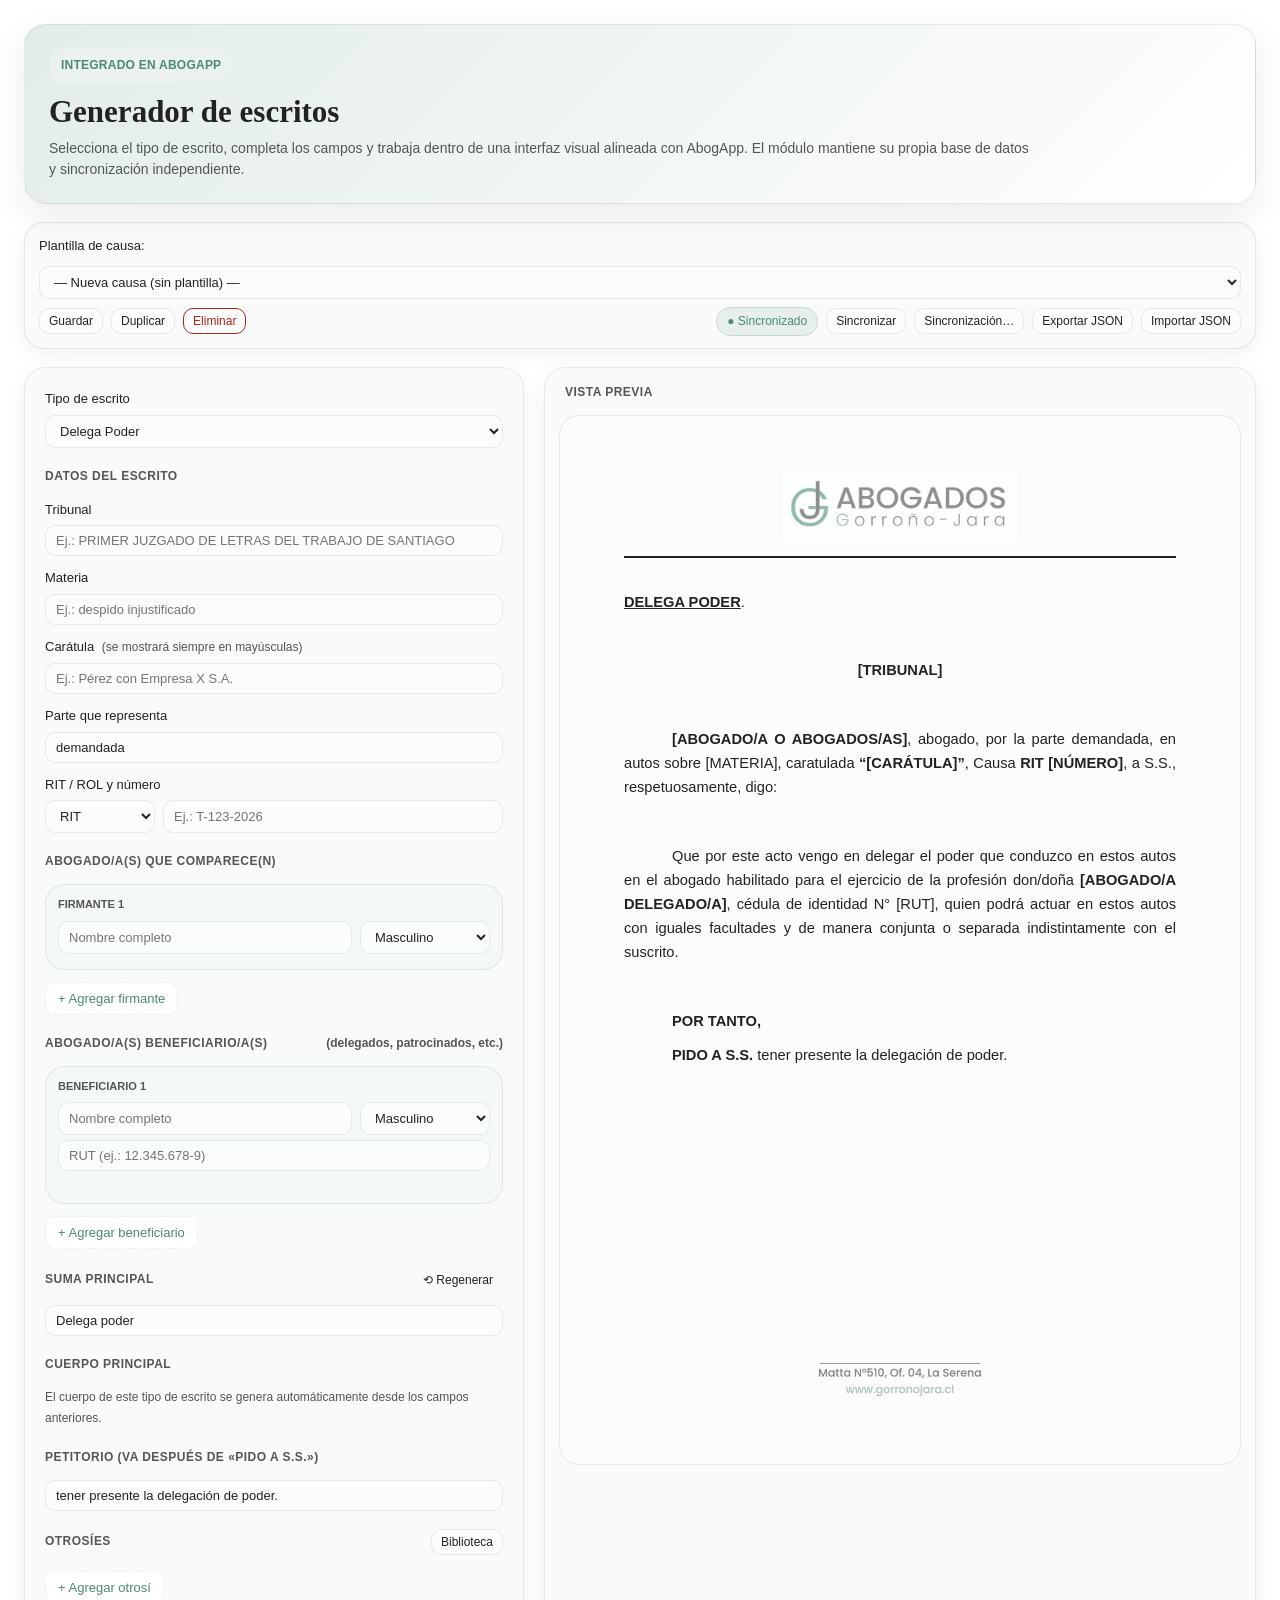
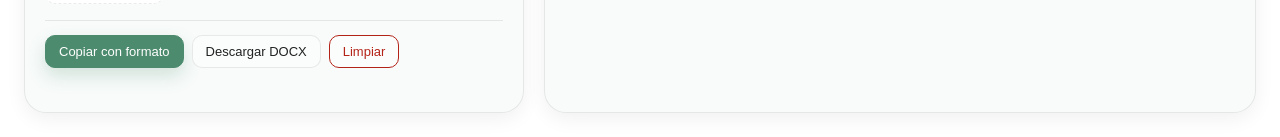
==== commit 74361cec: "feat: integrar generador en vista nativa sin iframe" ====
--- a/generador/Generador_Escritos.html
+++ b/generador/Generador_Escritos.html
@@ -2531,7 +2531,10 @@
 }
 
 // =============== INIT ===============
+let generadorInicializado = false;
 function init() {
+  if (generadorInicializado) return;
+  generadorInicializado = true;
   syncEmbeddedTheme();
   if (!localStorage.getItem(LS.syncConfig)) {
     Sync.setConfig(Sync.getConfig());
@@ -2564,7 +2567,12 @@
                   .catch(err => { console.warn("Sync inicial falló:", err); renderSyncChip(); });
   }
 }
-document.addEventListener("DOMContentLoaded", init);
+window.GENERADOR_ESCRITOS_INIT = init;
+if (document.readyState === "loading") {
+  document.addEventListener("DOMContentLoaded", init);
+} else {
+  init();
+}
 
 </script>
 </body>
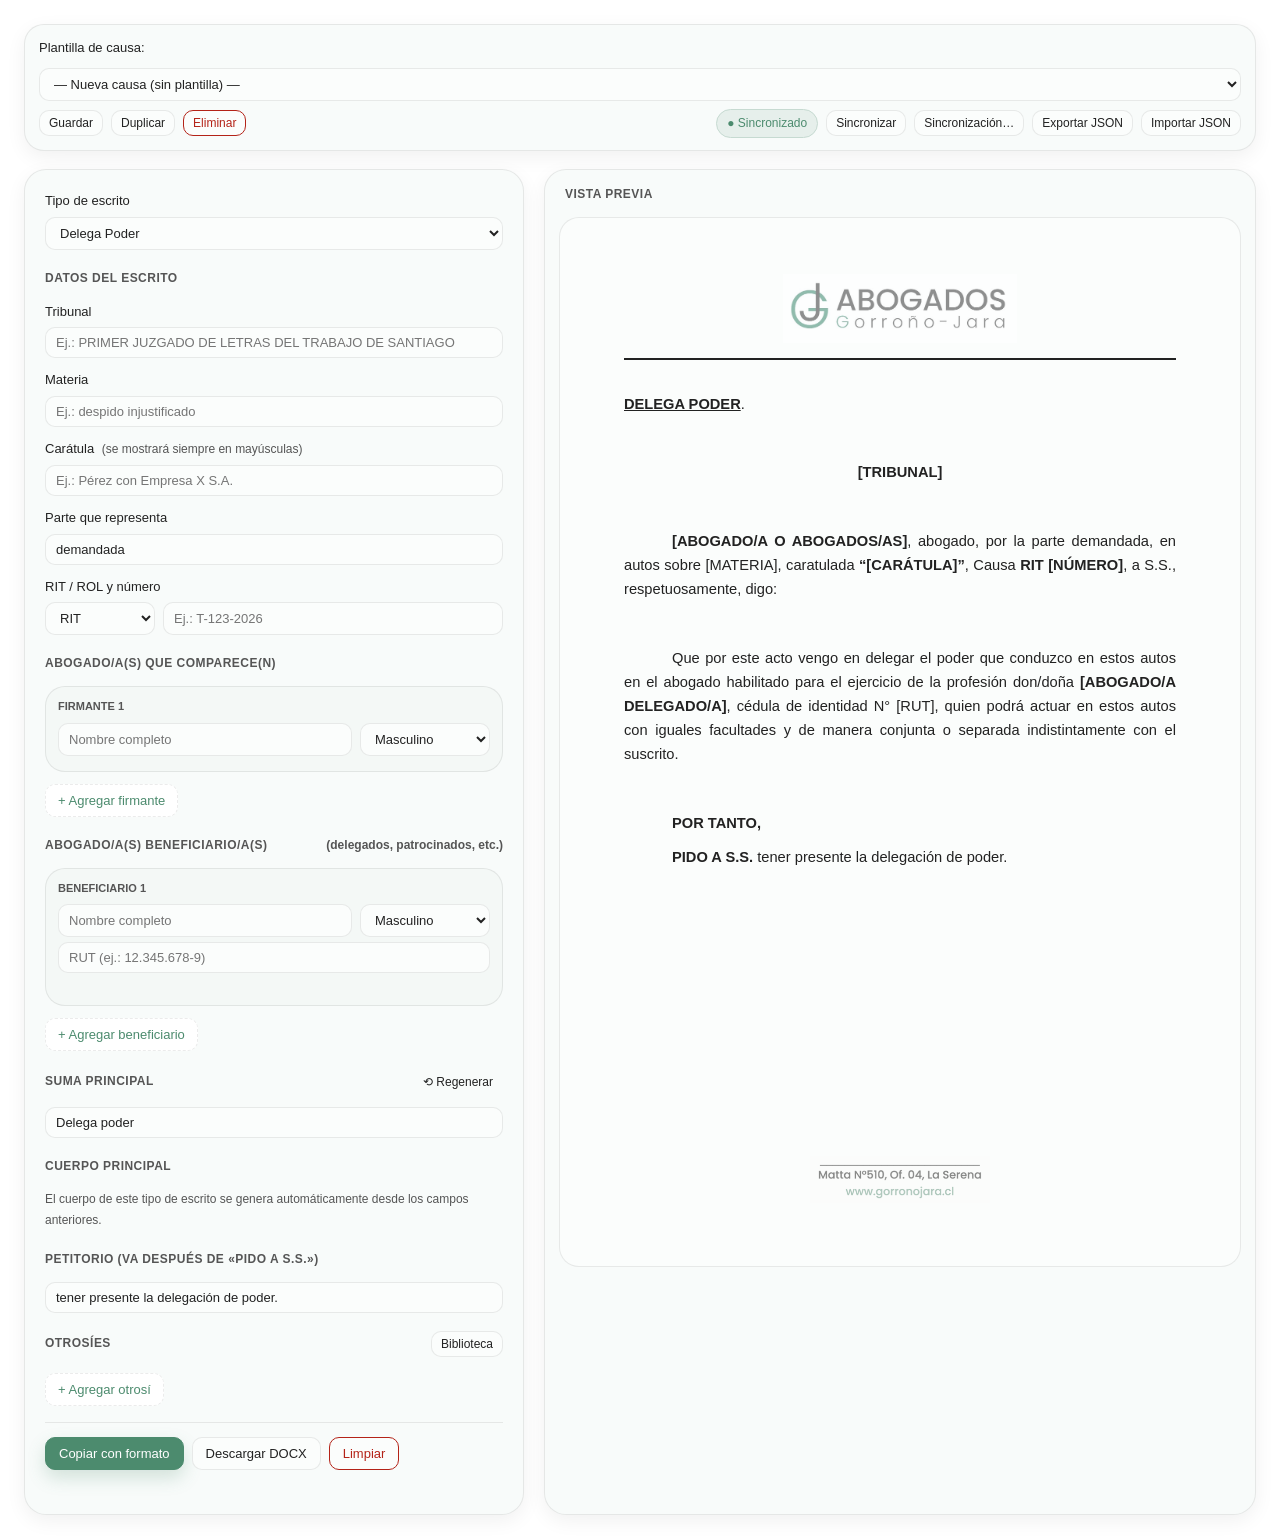
==== commit 67f4d9ab: "fix: eliminar bloque hero del generador embebido" ====
--- a/generador/Generador_Escritos.html
+++ b/generador/Generador_Escritos.html
@@ -436,12 +436,6 @@
 </head>
 <body>
 <div class="generador-shell">
-  <section class="generador-hero">
-    <div class="generador-badge">Integrado en AbogApp</div>
-    <h1>Generador de escritos</h1>
-    <div class="subtitle">Selecciona el tipo de escrito, completa los campos y trabaja dentro de una interfaz visual alineada con AbogApp. El módulo mantiene su propia base de datos y sincronización independiente.</div>
-  </section>
-
 <!-- Top bar: plantilla selector -->
 <div class="topbar">
   <label>Plantilla de causa:</label>
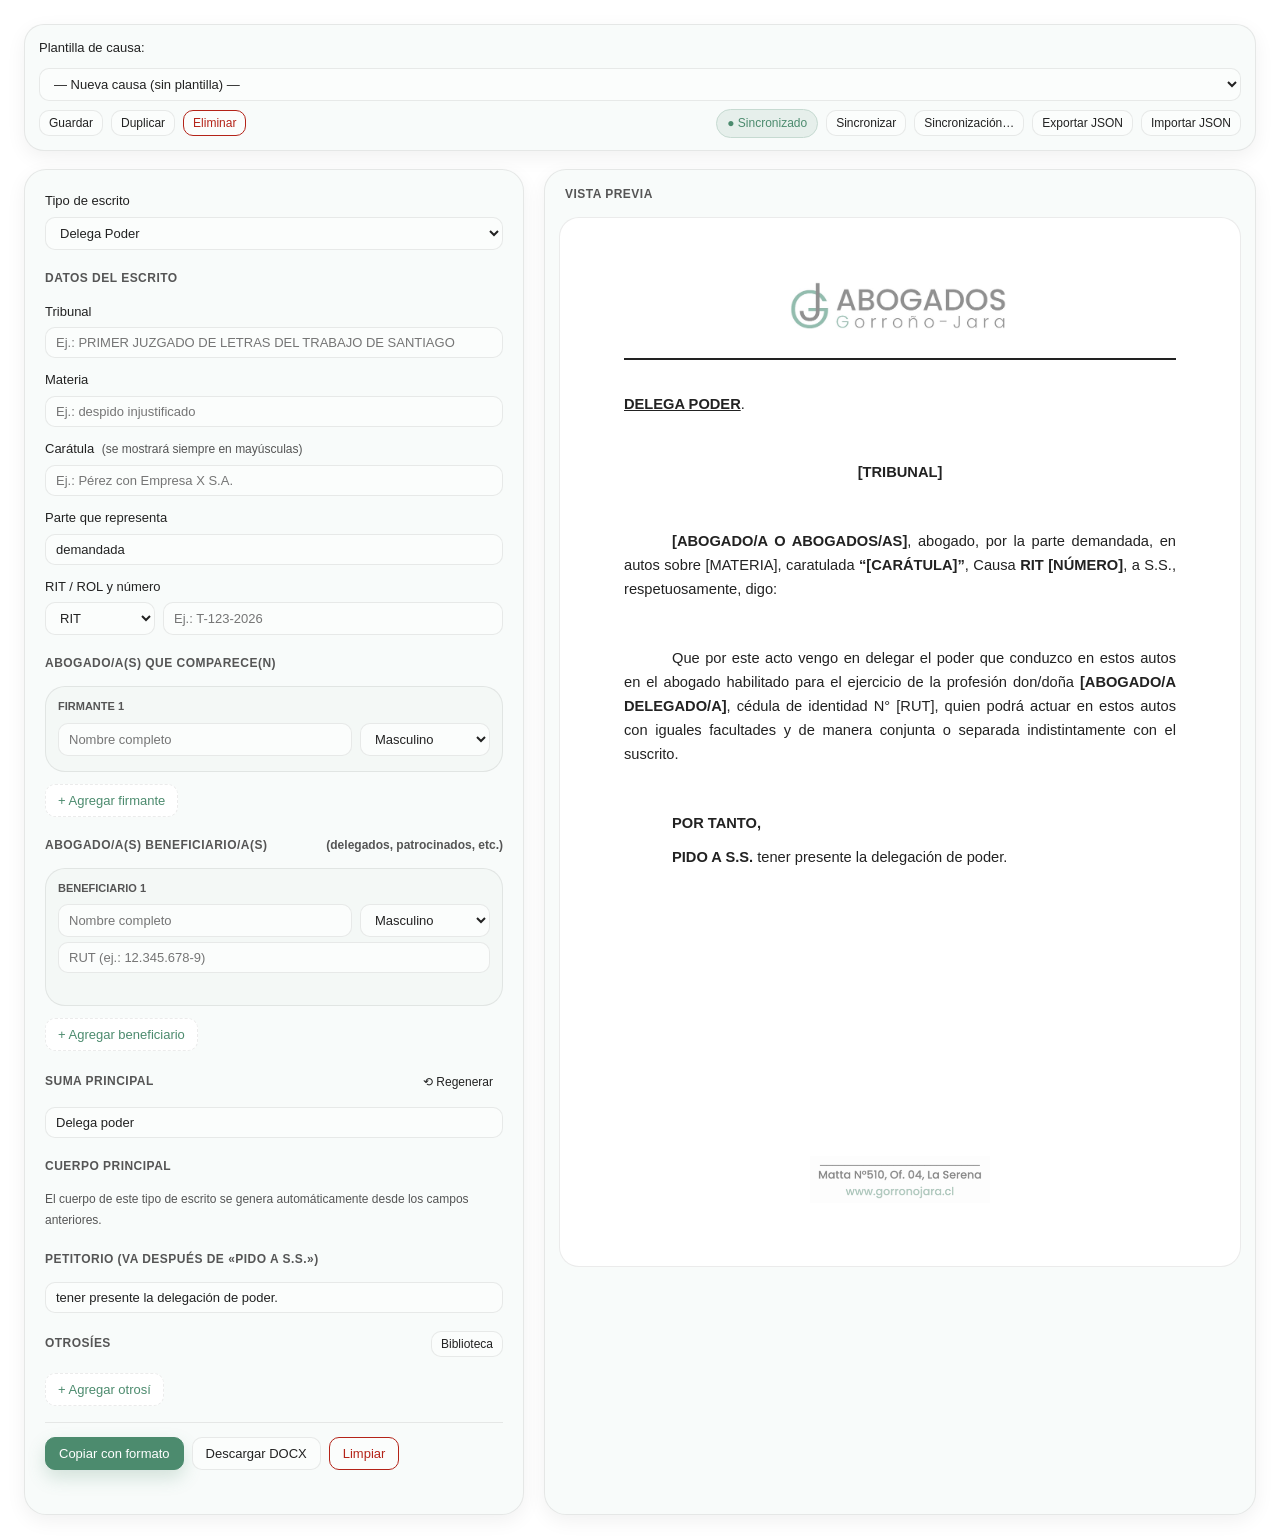
==== commit 1da2f010: "style: unificar tipografía de títulos y quitar gradientes del generador" ====
--- a/generador/Generador_Escritos.html
+++ b/generador/Generador_Escritos.html
@@ -51,7 +51,7 @@
   margin: 0 auto;
 }
 .generador-hero {
-  background: linear-gradient(135deg, color-mix(in srgb, var(--accent) 16%, white), rgba(255,255,255,0.96));
+  background: var(--panel);
   border: 1px solid var(--border);
   border-radius: var(--radius-xl);
   box-shadow: var(--shadow-soft);
@@ -74,7 +74,7 @@
   margin-bottom: 10px;
 }
 h1 {
-  font-family: "Playfair Display", Georgia, serif;
+  font-family: inherit;
   font-size: 31px;
   line-height: 1.15;
   margin: 0 0 8px 0;
@@ -149,6 +149,7 @@
   backdrop-filter: blur(8px);
 }
 .panel h2 {
+  font-family: inherit;
   font-size: 12px;
   text-transform: uppercase;
   letter-spacing: 0.04em;
@@ -264,7 +265,7 @@
 
 /* Preview */
 .page {
-  background: var(--panel-soft);
+  background: #ffffff;
   border: 1px solid var(--border);
   border-radius: var(--radius-lg);
   padding: 56px 64px;
@@ -302,7 +303,24 @@
   width: min(640px, 94vw); max-height: 86vh; overflow: auto;
   box-shadow: 0 10px 40px rgba(0,0,0,0.2);
 }
-.modal h3 { margin: 0 0 10px 0; font-size: 16px; }
+.modal.sync-modal {
+  width: min(760px, 96vw);
+  max-height: 90vh;
+  border: 1px solid var(--border);
+  background: var(--panel);
+}
+.modal.sync-modal h3 {
+  margin-bottom: 14px;
+}
+#syncDetail {
+  margin-top: 10px;
+  border: 1px solid var(--border);
+  border-radius: 12px;
+  padding: 10px 12px;
+  background: var(--panel-soft);
+  color: var(--muted);
+}
+.modal h3 { margin: 0 0 10px 0; font-size: 16px; font-family: inherit; }
 .modal .close { float: right; background: transparent; border: none; cursor: pointer; font-size: 18px; color: var(--muted); }
 .lib-item {
   border: 1px solid var(--border); border-radius: 10px;
@@ -377,19 +395,26 @@
 body.dark-mode .topbar,
 body.dark-mode .panel,
 body.dark-mode .modal,
-body.dark-mode .page,
 body.dark-mode .lib-item,
 body.dark-mode .person,
 body.dark-mode .otrosi-card {
   background: var(--panel-soft);
   color: var(--ink);
 }
+/* La vista previa del escrito se mantiene en modo claro para legibilidad de impresión. */
+body.dark-mode .page {
+  background: #ffffff;
+  color: #111111;
+  border-color: #d1d5db;
+}
 body.dark-mode .page p,
 body.dark-mode .page .bold,
 body.dark-mode .page .otrosi-title,
-body.dark-mode .page .uline { color: var(--ink); }
+body.dark-mode .page .uline {
+  color: #111111;
+}
 body.dark-mode .generador-hero {
-  background: linear-gradient(135deg, color-mix(in srgb, var(--accent) 28%, transparent), rgba(17,24,39,0.94));
+  background: var(--panel);
 }
 body.dark-mode .add-btn,
 body.dark-mode button.btn { color: var(--ink); }
@@ -560,7 +585,7 @@
 
 <!-- Modal: Configuración de sincronización -->
 <div class="modal-backdrop" id="syncModalBackdrop">
-  <div class="modal">
+  <div class="modal sync-modal">
     <button class="close" id="syncModalClose" title="Cerrar">×</button>
     <h3>Sincronización con servidor</h3>
     <p style="color: var(--muted); font-size: 13px; margin-top: 0;">
